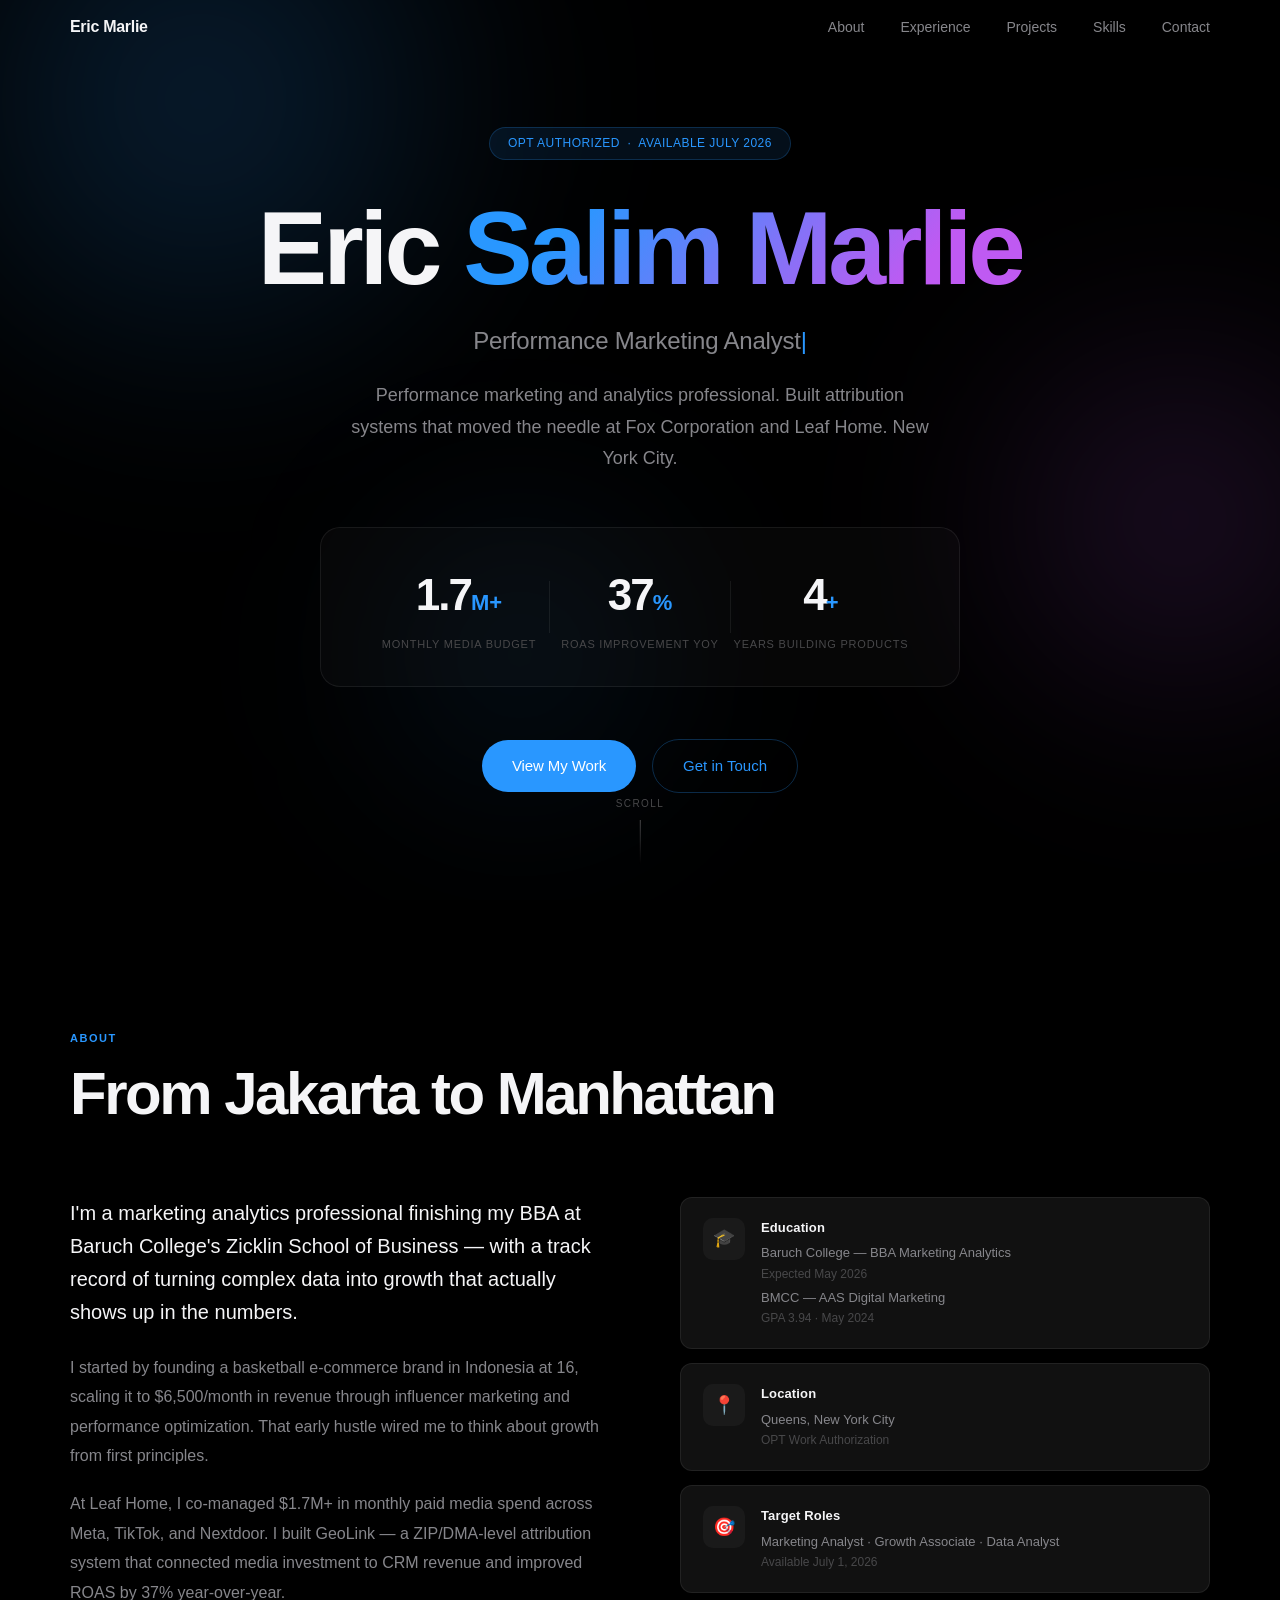
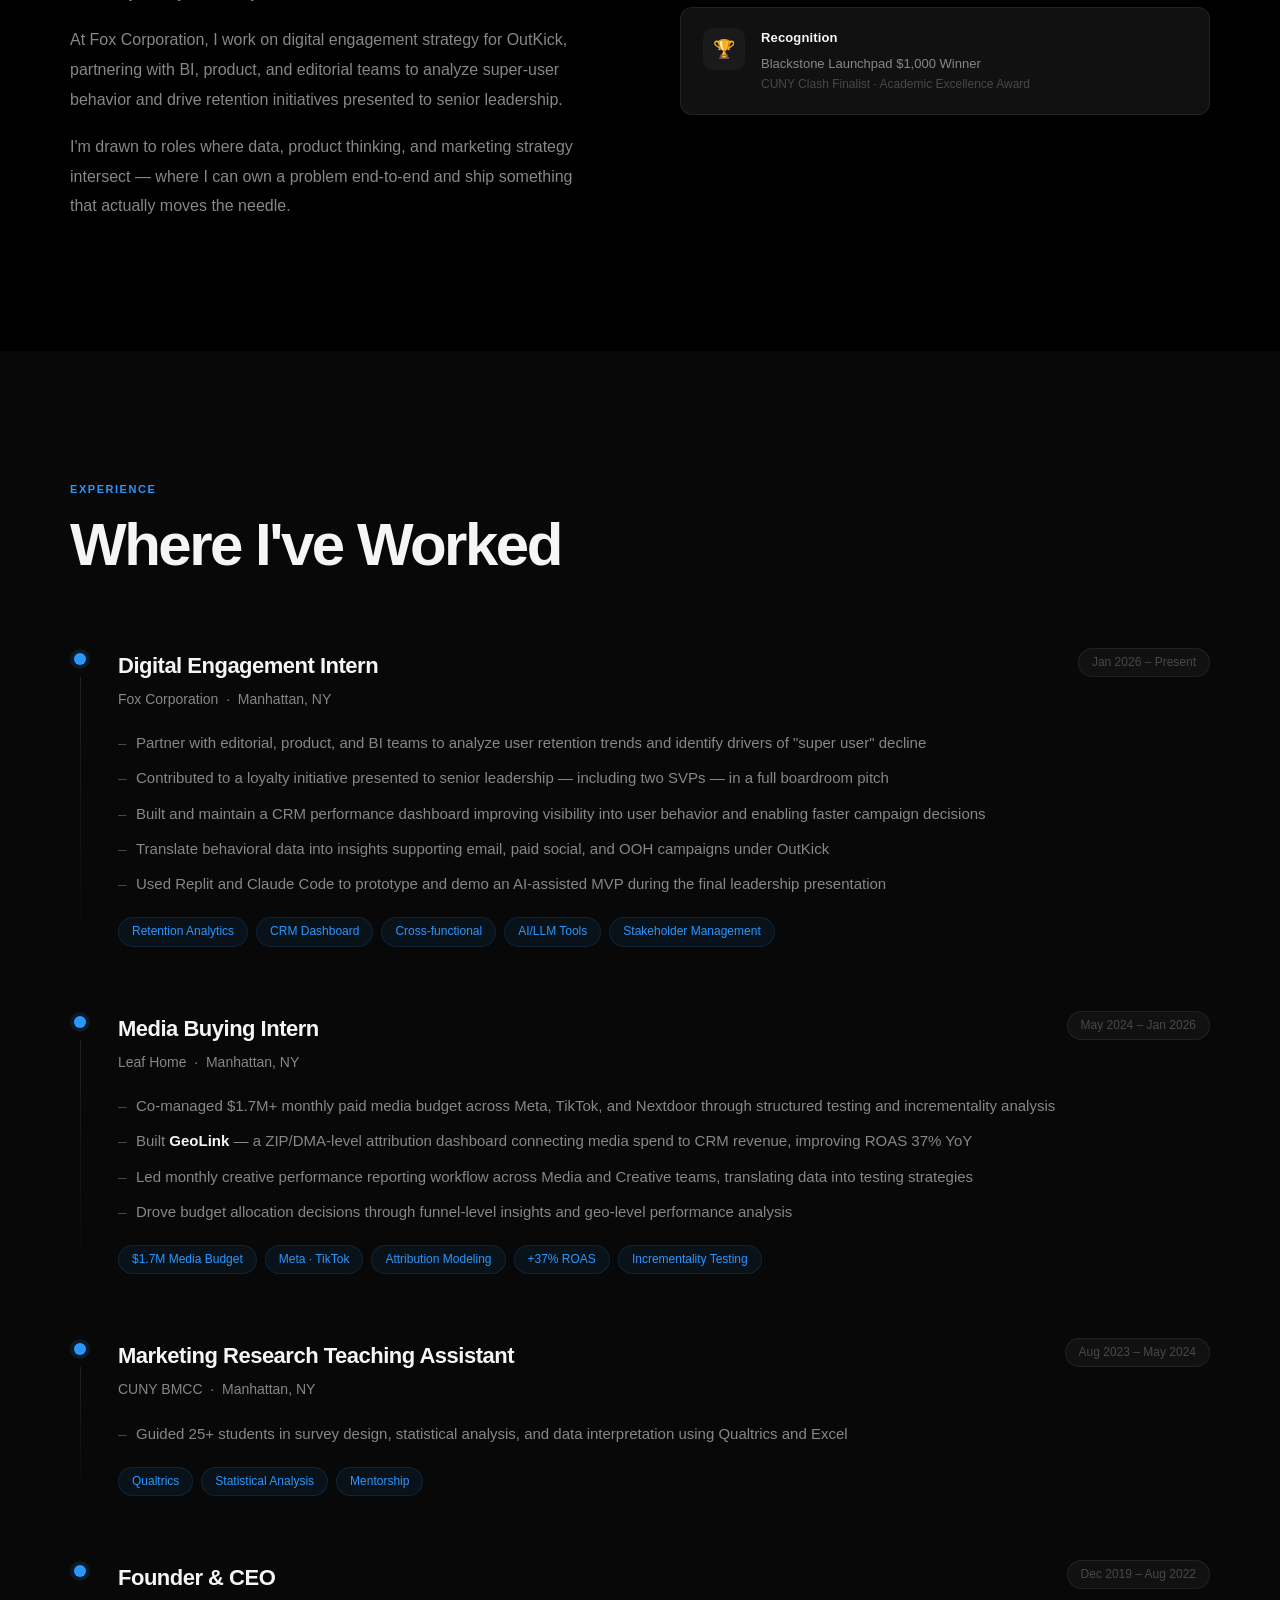
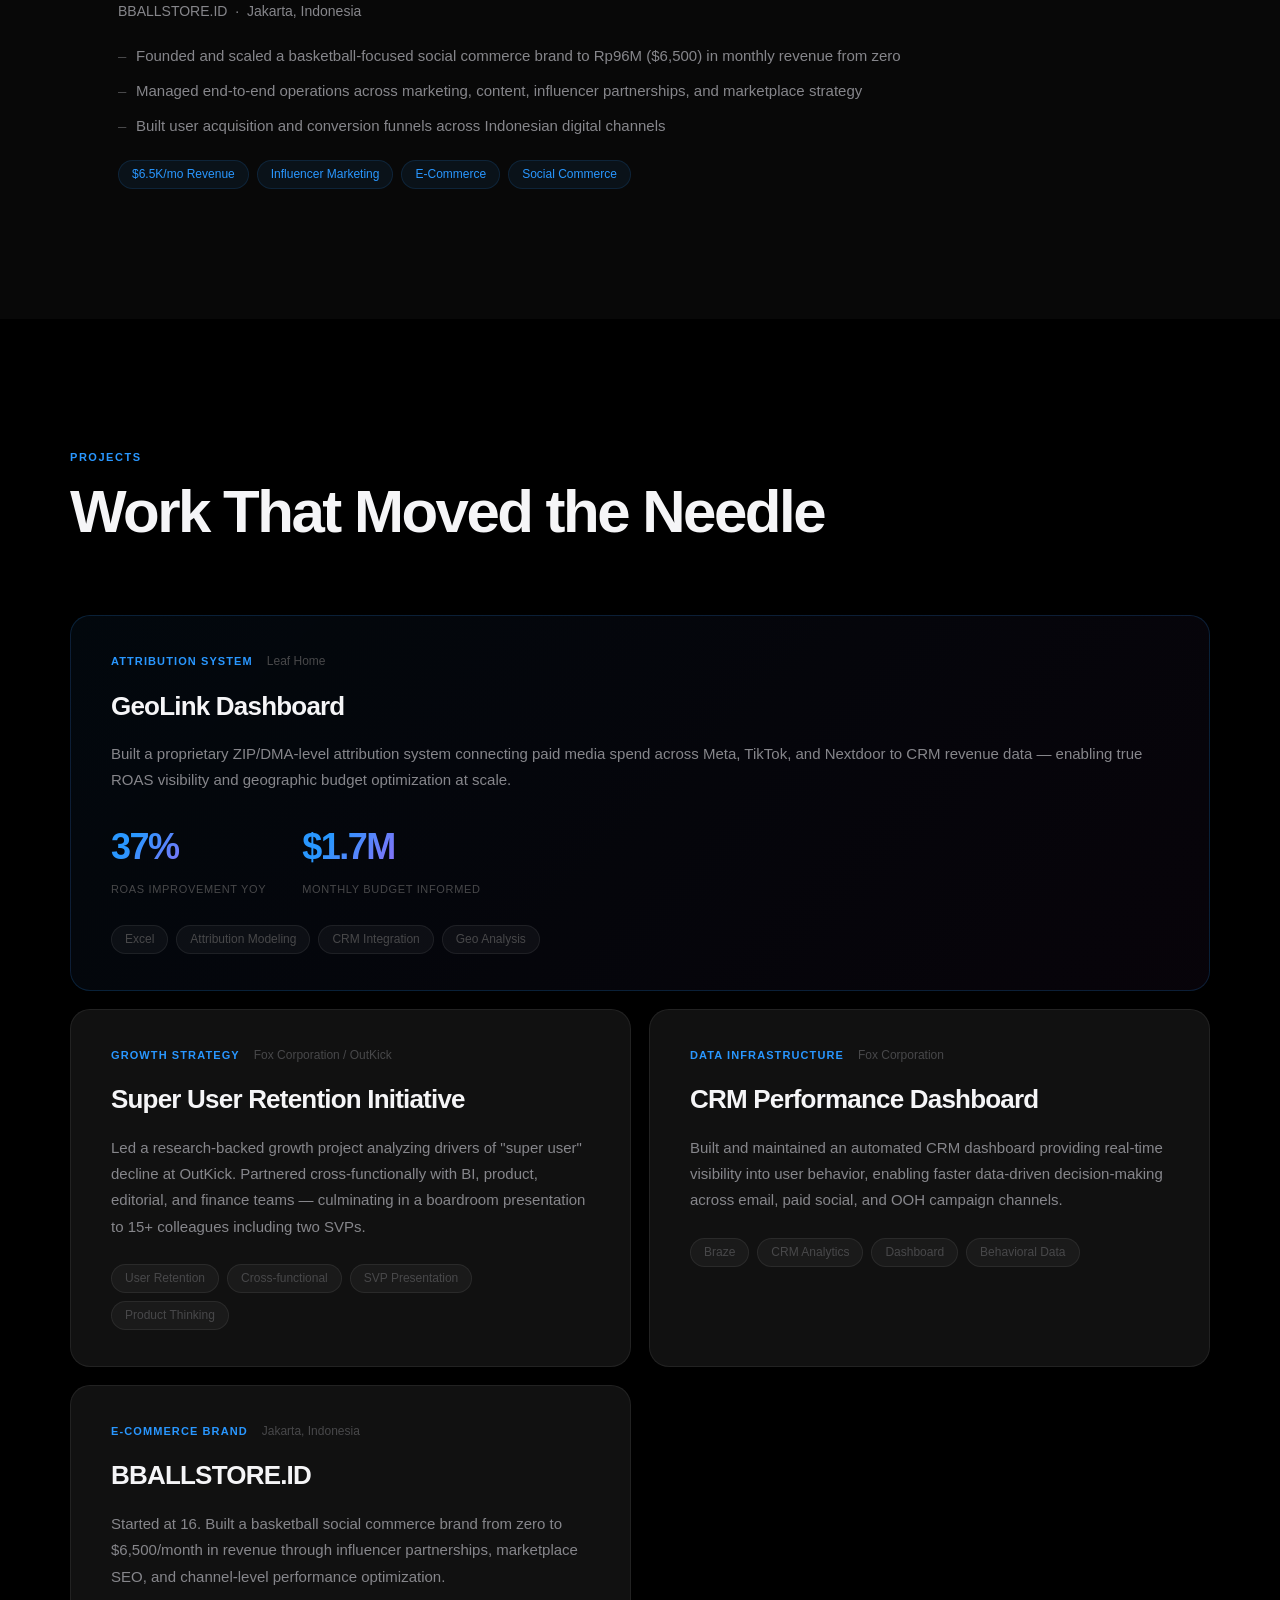
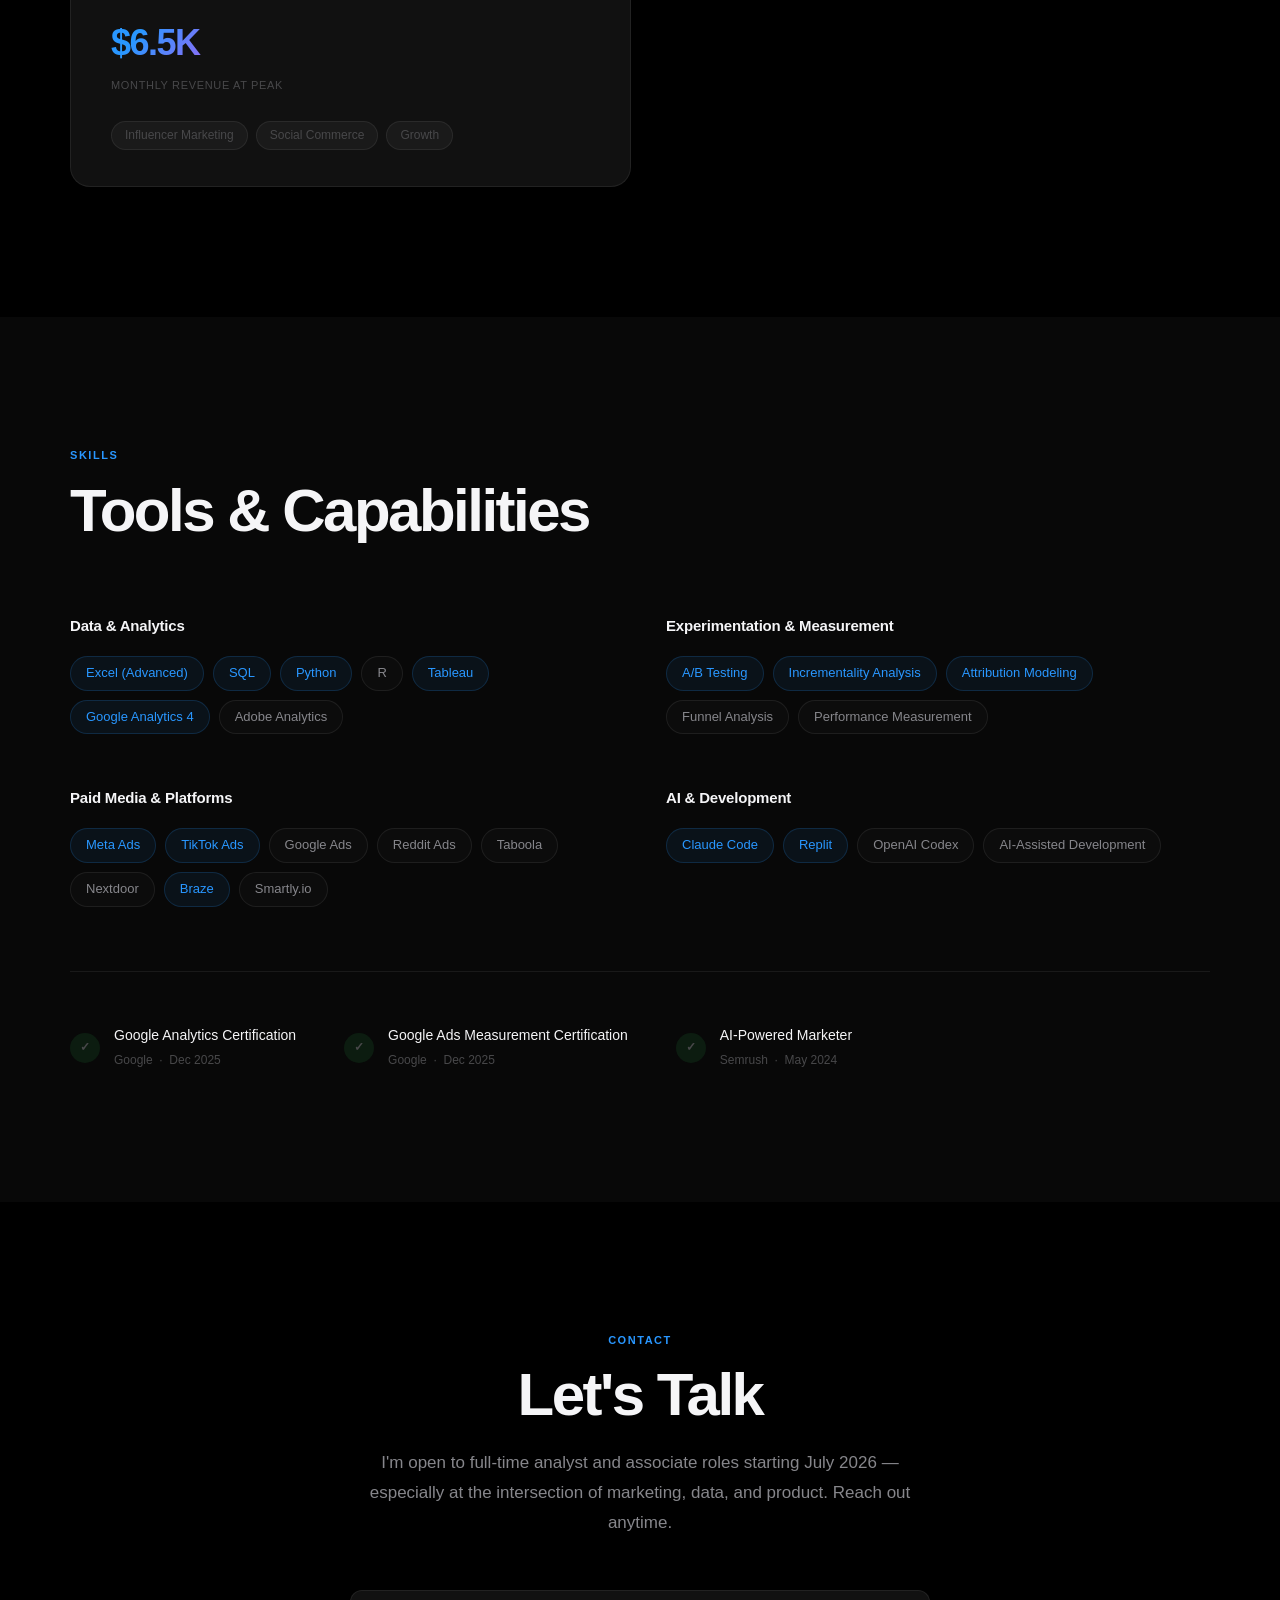
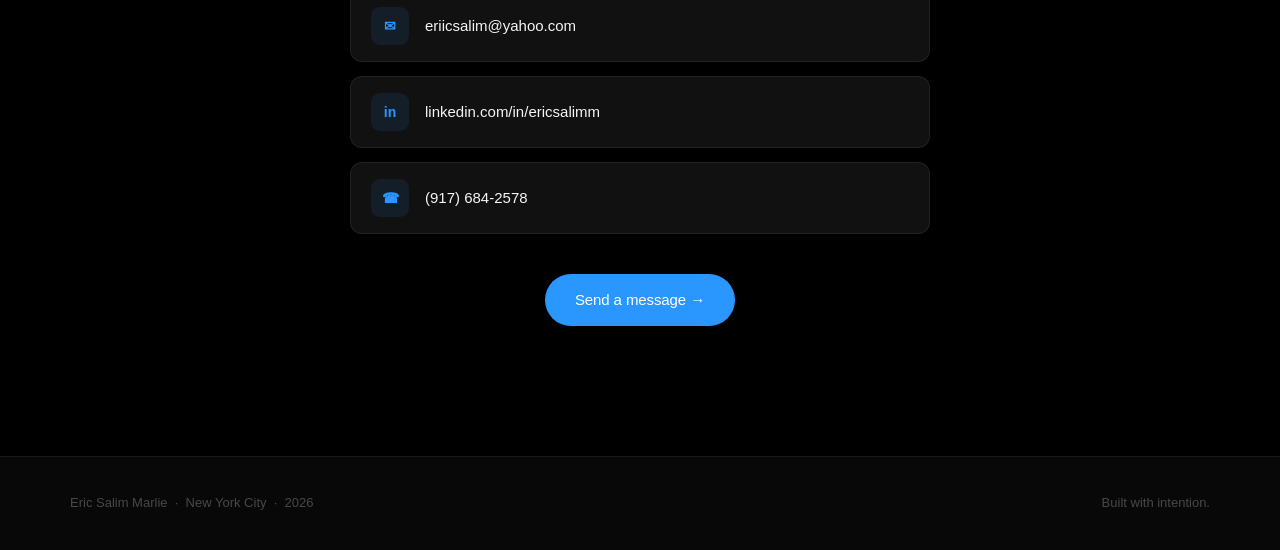
==== portfolio.html @ e98a6c81 "Add self-contained portfolio.html bundle Inlines style.css and script.js into a single file for easy" ====
<!DOCTYPE html>
<html lang="en">
<head>
  <meta charset="UTF-8" />
  <meta name="viewport" content="width=device-width, initial-scale=1.0" />
  <meta name="description" content="Eric Salim Marlie — Performance Marketing & Analytics Professional based in New York City." />
  <title>Eric Salim Marlie</title>
  <style>
/* =========================================
   VARIABLES
   ========================================= */
:root {
  --bg:          #000000;
  --bg-alt:      #080808;
  --surface:     #111111;
  --surface-2:   #1a1a1a;
  --border:      rgba(255,255,255,0.07);
  --border-hi:   rgba(41,151,255,0.25);
  --text:        #f5f5f7;
  --text-2:      #86868b;
  --text-3:      #48484a;
  --accent:      #2997ff;
  --accent-2:    #bf5af2;
  --green:       #30d158;
  --font:        -apple-system, BlinkMacSystemFont, "SF Pro Display", "Helvetica Neue", Arial, sans-serif;
  --radius:      20px;
  --radius-sm:   12px;
  --ease:        cubic-bezier(0.25, 0.46, 0.45, 0.94);
}

/* =========================================
   RESET & BASE
   ========================================= */
*, *::before, *::after { margin: 0; padding: 0; box-sizing: border-box; }

html {
  scroll-behavior: smooth;
  font-size: 16px;
}

body {
  font-family: var(--font);
  background: var(--bg);
  color: var(--text);
  line-height: 1.6;
  overflow-x: hidden;
  -webkit-font-smoothing: antialiased;
  -moz-osx-font-smoothing: grayscale;
}

a { color: inherit; }
strong { color: var(--text); font-weight: 600; }

/* =========================================
   NAV
   ========================================= */
#nav {
  position: fixed;
  inset: 0 0 auto 0;
  z-index: 200;
  padding: 0 28px;
  transition: background 0.4s var(--ease), backdrop-filter 0.4s var(--ease), border-color 0.4s;
  border-bottom: 1px solid transparent;
}

#nav.scrolled {
  background: rgba(0,0,0,0.78);
  backdrop-filter: saturate(180%) blur(24px);
  -webkit-backdrop-filter: saturate(180%) blur(24px);
  border-color: var(--border);
}

.nav-inner {
  max-width: 1140px;
  margin: 0 auto;
  height: 54px;
  display: flex;
  align-items: center;
  justify-content: space-between;
}

.nav-logo {
  font-size: 16px;
  font-weight: 600;
  letter-spacing: -0.3px;
  text-decoration: none;
  color: var(--text);
  transition: opacity 0.2s;
}

.nav-logo:hover { opacity: 0.7; }

.nav-links {
  display: flex;
  gap: 36px;
}

.nav-links a {
  text-decoration: none;
  font-size: 14px;
  color: var(--text-2);
  letter-spacing: 0;
  transition: color 0.2s;
}

.nav-links a:hover { color: var(--text); }

.hamburger {
  display: none;
  flex-direction: column;
  gap: 5px;
  background: none;
  border: none;
  cursor: pointer;
  padding: 4px;
}

.hamburger span {
  display: block;
  width: 22px;
  height: 1.5px;
  background: var(--text);
  border-radius: 2px;
  transition: transform 0.3s var(--ease), opacity 0.3s;
}

.hamburger.open span:nth-child(1) { transform: translateY(6.5px) rotate(45deg); }
.hamburger.open span:nth-child(2) { opacity: 0; }
.hamburger.open span:nth-child(3) { transform: translateY(-6.5px) rotate(-45deg); }

/* Mobile menu */
.mobile-menu {
  display: none;
  position: fixed;
  top: 54px;
  inset: 54px 0 auto 0;
  z-index: 199;
  background: rgba(8,8,8,0.97);
  backdrop-filter: blur(24px);
  -webkit-backdrop-filter: blur(24px);
  flex-direction: column;
  padding: 12px 28px 28px;
  border-bottom: 1px solid var(--border);
}

.mobile-menu.open { display: flex; }

.mobile-menu a {
  text-decoration: none;
  font-size: 20px;
  font-weight: 500;
  color: var(--text);
  padding: 14px 0;
  border-bottom: 1px solid var(--border);
  transition: color 0.2s;
}

.mobile-menu a:hover { color: var(--accent); }

/* =========================================
   HERO
   ========================================= */
#hero {
  min-height: 100svh;
  display: flex;
  flex-direction: column;
  align-items: center;
  justify-content: center;
  position: relative;
  overflow: hidden;
  padding: 120px 28px 100px;
  text-align: center;
}

.hero-bg {
  position: absolute;
  inset: 0;
  pointer-events: none;
}

.orb {
  position: absolute;
  border-radius: 50%;
  filter: blur(90px);
  will-change: transform;
  animation: float 10s ease-in-out infinite;
}

.orb-1 {
  width: 700px; height: 700px;
  top: -250px; left: -150px;
  background: radial-gradient(circle, rgba(41,151,255,0.22) 0%, transparent 70%);
  animation-delay: 0s;
}

.orb-2 {
  width: 500px; height: 500px;
  top: 30%; right: -150px;
  background: radial-gradient(circle, rgba(191,90,242,0.18) 0%, transparent 70%);
  animation-delay: -4s;
}

.orb-3 {
  width: 400px; height: 400px;
  bottom: 5%; left: 25%;
  background: radial-gradient(circle, rgba(41,151,255,0.12) 0%, transparent 70%);
  animation-delay: -7s;
}

@keyframes float {
  0%, 100% { transform: translateY(0) scale(1); }
  50%       { transform: translateY(-28px) scale(1.04); }
}

.hero-content {
  position: relative;
  z-index: 2;
  max-width: 920px;
}

.hero-badge {
  display: inline-block;
  background: rgba(41,151,255,0.10);
  border: 1px solid rgba(41,151,255,0.22);
  color: var(--accent);
  font-size: 12px;
  font-weight: 500;
  padding: 6px 18px;
  border-radius: 100px;
  letter-spacing: 0.04em;
  margin-bottom: 36px;
  text-transform: uppercase;
}

.hero-name {
  font-size: clamp(54px, 9vw, 104px);
  font-weight: 700;
  letter-spacing: -4px;
  line-height: 1.0;
  margin-bottom: 22px;
}

.name-first { color: var(--text); }

.name-last {
  background: linear-gradient(130deg, var(--accent) 20%, var(--accent-2) 80%);
  -webkit-background-clip: text;
  -webkit-text-fill-color: transparent;
  background-clip: text;
}

.hero-role {
  font-size: clamp(18px, 2.5vw, 24px);
  color: var(--text-2);
  font-weight: 300;
  letter-spacing: -0.2px;
  height: 34px;
  margin-bottom: 24px;
}

.caret {
  color: var(--accent);
  animation: blink 1s step-end infinite;
}

@keyframes blink {
  0%, 100% { opacity: 1; }
  50%       { opacity: 0; }
}

.hero-sub {
  font-size: clamp(16px, 2vw, 18px);
  color: var(--text-2);
  max-width: 580px;
  margin: 0 auto 52px;
  line-height: 1.75;
  font-weight: 300;
}

/* Hero Stats */
.hero-stats {
  display: flex;
  align-items: center;
  justify-content: center;
  background: rgba(255,255,255,0.025);
  border: 1px solid var(--border);
  border-radius: var(--radius);
  padding: 32px 48px;
  max-width: 640px;
  margin: 0 auto 52px;
}

.hs {
  flex: 1;
  text-align: center;
}

.hs-divider {
  width: 1px;
  height: 52px;
  background: var(--border);
}

.hs-val {
  font-size: 44px;
  font-weight: 700;
  letter-spacing: -2px;
  color: var(--text);
}

.hs-unit {
  font-size: 22px;
  font-weight: 600;
  color: var(--accent);
}

.hs-lbl {
  display: block;
  font-size: 11px;
  color: var(--text-3);
  text-transform: uppercase;
  letter-spacing: 0.07em;
  margin-top: 6px;
}

.hero-cta {
  display: flex;
  gap: 16px;
  justify-content: center;
  align-items: center;
  flex-wrap: wrap;
}

/* Scroll Hint */
.scroll-hint {
  position: absolute;
  bottom: 36px;
  left: 50%;
  transform: translateX(-50%);
  display: flex;
  flex-direction: column;
  align-items: center;
  gap: 8px;
}

.scroll-label {
  font-size: 10px;
  letter-spacing: 0.14em;
  text-transform: uppercase;
  color: var(--text-3);
}

.scroll-bar {
  width: 1px;
  height: 44px;
  background: linear-gradient(to bottom, var(--text-3), transparent);
  animation: scrollPulse 2.2s ease-in-out infinite;
}

@keyframes scrollPulse {
  0%, 100% { opacity: 0.25; transform: scaleY(1); }
  50%       { opacity: 0.9;  transform: scaleY(0.65); }
}

/* =========================================
   BUTTONS
   ========================================= */
.btn-primary {
  display: inline-block;
  background: var(--accent);
  color: #fff;
  text-decoration: none;
  padding: 14px 30px;
  border-radius: 100px;
  font-size: 15px;
  font-weight: 500;
  letter-spacing: -0.1px;
  transition: background 0.2s, transform 0.2s, box-shadow 0.2s;
}

.btn-primary:hover {
  background: #1a85e0;
  transform: translateY(-2px);
  box-shadow: 0 10px 40px rgba(41,151,255,0.35);
}

.btn-ghost {
  display: inline-block;
  text-decoration: none;
  color: var(--accent);
  padding: 14px 30px;
  border-radius: 100px;
  font-size: 15px;
  font-weight: 500;
  border: 1px solid rgba(41,151,255,0.28);
  transition: background 0.2s, border-color 0.2s, transform 0.2s;
}

.btn-ghost:hover {
  background: rgba(41,151,255,0.08);
  border-color: var(--accent);
  transform: translateY(-2px);
}

/* =========================================
   SECTIONS SHARED
   ========================================= */
.section {
  padding: 130px 28px;
}

.section-alt {
  background: var(--bg-alt);
}

.container {
  max-width: 1140px;
  margin: 0 auto;
}

.section-head {
  margin-bottom: 72px;
}

.label {
  display: block;
  font-size: 11px;
  font-weight: 700;
  color: var(--accent);
  text-transform: uppercase;
  letter-spacing: 0.14em;
  margin-bottom: 14px;
}

.section-head h2 {
  font-size: clamp(38px, 5.5vw, 60px);
  font-weight: 700;
  letter-spacing: -2.5px;
  line-height: 1.05;
}

/* =========================================
   REVEAL
   ========================================= */
.reveal {
  opacity: 0;
  transform: translateY(28px);
  transition:
    opacity  0.75s var(--ease),
    transform 0.75s var(--ease);
}

.reveal.visible {
  opacity: 1;
  transform: translateY(0);
}

/* =========================================
   ABOUT
   ========================================= */
.about-grid {
  display: grid;
  grid-template-columns: 1fr 1fr;
  gap: 80px;
  align-items: start;
}

.about-text .lead {
  font-size: 20px;
  color: var(--text);
  font-weight: 400;
  line-height: 1.65;
  margin-bottom: 24px;
}

.about-text p {
  font-size: 16px;
  color: var(--text-2);
  line-height: 1.85;
  margin-bottom: 18px;
}

.about-text p:last-child { margin-bottom: 0; }

.about-cards {
  display: flex;
  flex-direction: column;
  gap: 14px;
}

.acard {
  display: flex;
  gap: 16px;
  align-items: flex-start;
  background: var(--surface);
  border: 1px solid var(--border);
  border-radius: var(--radius-sm);
  padding: 20px 22px;
  transition: border-color 0.3s, transform 0.3s;
}

.acard:hover {
  border-color: var(--border-hi);
  transform: translateX(5px);
}

.acard-icon {
  font-size: 18px;
  width: 42px;
  height: 42px;
  background: rgba(255,255,255,0.04);
  border-radius: 10px;
  display: flex;
  align-items: center;
  justify-content: center;
  flex-shrink: 0;
}

.acard h4 {
  font-size: 13px;
  font-weight: 600;
  color: var(--text);
  margin-bottom: 5px;
  letter-spacing: 0.01em;
}

.acard p {
  font-size: 13px;
  color: var(--text-2);
  line-height: 1.55;
  margin-bottom: 0;
}

.acard p + p { margin-top: 4px; }

.acard em {
  color: var(--text-3);
  font-style: normal;
  font-size: 12px;
}

/* =========================================
   TIMELINE
   ========================================= */
.timeline {
  display: flex;
  flex-direction: column;
}

.tl-item {
  display: grid;
  grid-template-columns: 20px 1fr;
  gap: 28px;
  padding-bottom: 64px;
}

.tl-item:last-child { padding-bottom: 0; }

.tl-marker {
  display: flex;
  flex-direction: column;
  align-items: center;
  padding-top: 5px;
}

.tl-dot {
  width: 12px;
  height: 12px;
  border-radius: 50%;
  background: var(--accent);
  flex-shrink: 0;
  box-shadow: 0 0 0 4px rgba(41,151,255,0.12);
}

.tl-line {
  flex: 1;
  width: 1px;
  margin-top: 12px;
  background: linear-gradient(to bottom, rgba(255,255,255,0.1), transparent);
}

.tl-head {
  display: flex;
  justify-content: space-between;
  align-items: flex-start;
  gap: 16px;
  margin-bottom: 20px;
}

.tl-body h3 {
  font-size: 22px;
  font-weight: 600;
  letter-spacing: -0.5px;
  margin-bottom: 5px;
}

.tl-company {
  font-size: 14px;
  color: var(--text-2);
}

.tl-date {
  font-size: 12px;
  color: var(--text-3);
  white-space: nowrap;
  padding: 4px 13px;
  background: var(--surface);
  border: 1px solid var(--border);
  border-radius: 100px;
  flex-shrink: 0;
}

.tl-list {
  list-style: none;
  margin-bottom: 20px;
}

.tl-list li {
  font-size: 15px;
  color: var(--text-2);
  line-height: 1.75;
  padding-left: 18px;
  position: relative;
  margin-bottom: 9px;
}

.tl-list li::before {
  content: '–';
  position: absolute;
  left: 0;
  color: var(--text-3);
  top: 0;
}

.tl-tags {
  display: flex;
  flex-wrap: wrap;
  gap: 8px;
}

.tl-tags span {
  font-size: 12px;
  font-weight: 500;
  padding: 4px 13px;
  background: rgba(41,151,255,0.07);
  color: var(--accent);
  border: 1px solid rgba(41,151,255,0.14);
  border-radius: 100px;
}

/* =========================================
   PROJECTS
   ========================================= */
.projects-grid {
  display: grid;
  grid-template-columns: 1fr 1fr;
  gap: 18px;
}

.pcard {
  background: var(--surface);
  border: 1px solid var(--border);
  border-radius: var(--radius);
  transition: border-color 0.35s, transform 0.35s, box-shadow 0.35s;
}

.pcard:hover {
  border-color: var(--border-hi);
  transform: translateY(-5px);
  box-shadow: 0 24px 64px rgba(0,0,0,0.55);
}

.pcard-featured {
  grid-column: 1 / -1;
  background: linear-gradient(135deg, rgba(41,151,255,0.05) 0%, rgba(191,90,242,0.04) 100%);
  border-color: rgba(41,151,255,0.18);
}

.pcard-inner {
  padding: 36px 40px;
}

.pcard-meta {
  display: flex;
  gap: 14px;
  align-items: center;
  margin-bottom: 14px;
}

.pcard-cat {
  font-size: 11px;
  font-weight: 700;
  text-transform: uppercase;
  letter-spacing: 0.1em;
  color: var(--accent);
}

.pcard-org {
  font-size: 12px;
  color: var(--text-3);
}

.pcard h3 {
  font-size: 26px;
  font-weight: 700;
  letter-spacing: -0.8px;
  margin-bottom: 14px;
}

.pcard p {
  font-size: 15px;
  color: var(--text-2);
  line-height: 1.75;
  margin-bottom: 24px;
}

.pcard-impact {
  display: flex;
  gap: 36px;
  margin-bottom: 24px;
}

.pi-val {
  display: block;
  font-size: 36px;
  font-weight: 700;
  letter-spacing: -1.5px;
  background: linear-gradient(130deg, var(--accent) 20%, var(--accent-2) 80%);
  -webkit-background-clip: text;
  -webkit-text-fill-color: transparent;
  background-clip: text;
}

.pi-lbl {
  font-size: 11px;
  color: var(--text-3);
  text-transform: uppercase;
  letter-spacing: 0.06em;
  margin-top: 2px;
}

.pcard-tags {
  display: flex;
  flex-wrap: wrap;
  gap: 8px;
}

.pcard-tags span {
  font-size: 12px;
  padding: 4px 13px;
  background: rgba(255,255,255,0.04);
  color: var(--text-3);
  border: 1px solid var(--border);
  border-radius: 100px;
}

/* =========================================
   SKILLS
   ========================================= */
.skills-grid {
  display: grid;
  grid-template-columns: 1fr 1fr;
  gap: 52px;
  margin-bottom: 64px;
}

.skill-cat h4 {
  font-size: 15px;
  font-weight: 600;
  color: var(--text);
  margin-bottom: 18px;
  letter-spacing: -0.2px;
}

.skill-tags {
  display: flex;
  flex-wrap: wrap;
  gap: 9px;
}

.s-tag {
  font-size: 13px;
  padding: 6px 15px;
  border-radius: 100px;
  border: 1px solid var(--border);
  color: var(--text-2);
  background: rgba(255,255,255,0.02);
  transition: border-color 0.2s, color 0.2s;
}

.s-tag:hover { border-color: var(--border-hi); color: var(--text); }

.s-tag.s-hi {
  background: rgba(41,151,255,0.07);
  color: var(--accent);
  border-color: rgba(41,151,255,0.18);
}

.certs {
  display: flex;
  gap: 48px;
  flex-wrap: wrap;
  padding-top: 52px;
  border-top: 1px solid var(--border);
}

.cert {
  display: flex;
  gap: 14px;
  align-items: center;
}

.cert-check {
  width: 30px;
  height: 30px;
  border-radius: 50%;
  background: rgba(48,209,88,0.10);
  color: var(--green);
  display: flex;
  align-items: center;
  justify-content: center;
  font-size: 13px;
  font-weight: 700;
  flex-shrink: 0;
}

.cert p {
  font-size: 14px;
  font-weight: 500;
  color: var(--text);
  margin: 0;
}

.cert span {
  font-size: 12px;
  color: var(--text-3);
}

/* =========================================
   CONTACT
   ========================================= */
.contact-section { text-align: center; }

.contact-inner {
  max-width: 580px;
  margin: 0 auto;
}

.contact-inner h2 {
  font-size: clamp(38px, 5.5vw, 60px);
  font-weight: 700;
  letter-spacing: -2.5px;
  line-height: 1.05;
  margin: 14px 0 22px;
}

.contact-inner > p {
  font-size: 17px;
  color: var(--text-2);
  line-height: 1.75;
  margin-bottom: 52px;
}

.contact-links {
  display: flex;
  flex-direction: column;
  gap: 14px;
  margin-bottom: 40px;
  text-align: left;
}

.clink {
  display: flex;
  align-items: center;
  gap: 16px;
  text-decoration: none;
  color: var(--text);
  font-size: 15px;
  padding: 16px 20px;
  background: var(--surface);
  border: 1px solid var(--border);
  border-radius: var(--radius-sm);
  transition: border-color 0.25s, background 0.25s, transform 0.25s;
}

.clink:hover {
  border-color: var(--border-hi);
  background: rgba(41,151,255,0.04);
  transform: translateX(5px);
}

.clink-icon {
  width: 38px;
  height: 38px;
  background: rgba(41,151,255,0.10);
  color: var(--accent);
  border-radius: 9px;
  display: flex;
  align-items: center;
  justify-content: center;
  font-size: 14px;
  font-weight: 700;
  flex-shrink: 0;
}

/* =========================================
   FOOTER
   ========================================= */
footer {
  padding: 36px 28px;
  border-top: 1px solid var(--border);
  background: var(--bg-alt);
}

.footer-inner {
  max-width: 1140px;
  margin: 0 auto;
  display: flex;
  justify-content: space-between;
  align-items: center;
}

footer p {
  font-size: 13px;
  color: var(--text-3);
}

/* =========================================
   RESPONSIVE
   ========================================= */
@media (max-width: 960px) {
  .about-grid { grid-template-columns: 1fr; gap: 52px; }
  .projects-grid { grid-template-columns: 1fr; }
  .pcard-featured { grid-column: 1; }
  .skills-grid { grid-template-columns: 1fr; gap: 36px; }
}

@media (max-width: 768px) {
  .nav-links { display: none; }
  .hamburger { display: flex; }

  .section { padding: 90px 20px; }

  .hero-stats {
    flex-direction: column;
    gap: 28px;
    padding: 28px 24px;
  }

  .hs-divider { width: 64px; height: 1px; }

  .hero-cta { flex-direction: column; align-items: center; }

  .tl-item { grid-template-columns: 16px 1fr; gap: 18px; }
  .tl-head { flex-direction: column; gap: 10px; }

  .certs { flex-direction: column; gap: 22px; }

  .footer-inner { flex-direction: column; gap: 6px; text-align: center; }
}

@media (max-width: 480px) {
  .hero-name { letter-spacing: -2.5px; }
  .pcard-inner { padding: 26px 22px; }
  .pcard-impact { gap: 24px; }
  .pi-val { font-size: 28px; }
}

</style>
</head>
<body>

  <!-- ============ NAV ============ -->
  <nav id="nav">
    <div class="nav-inner">
      <a href="#hero" class="nav-logo">Eric Marlie</a>
      <div class="nav-links">
        <a href="#about">About</a>
        <a href="#experience">Experience</a>
        <a href="#projects">Projects</a>
        <a href="#skills">Skills</a>
        <a href="#contact">Contact</a>
      </div>
      <button class="hamburger" id="hamburger" aria-label="Menu">
        <span></span><span></span><span></span>
      </button>
    </div>
  </nav>

  <div class="mobile-menu" id="mobileMenu">
    <a href="#about">About</a>
    <a href="#experience">Experience</a>
    <a href="#projects">Projects</a>
    <a href="#skills">Skills</a>
    <a href="#contact">Contact</a>
  </div>

  <!-- ============ HERO ============ -->
  <section id="hero">
    <div class="hero-bg">
      <div class="orb orb-1"></div>
      <div class="orb orb-2"></div>
      <div class="orb orb-3"></div>
    </div>
    <div class="hero-content">
      <div class="hero-badge">OPT Authorized &nbsp;·&nbsp; Available July 2026</div>
      <h1 class="hero-name">
        <span class="name-first">Eric</span>
        <span class="name-last">Salim&nbsp;Marlie</span>
      </h1>
      <p class="hero-role"><span class="typed"></span><span class="caret">|</span></p>
      <p class="hero-sub">
        Performance marketing and analytics professional. Built attribution systems that moved the needle at Fox&nbsp;Corporation and Leaf&nbsp;Home. New York&nbsp;City.
      </p>

      <div class="hero-stats">
        <div class="hs">
          <span class="hs-val" data-target="1.7" data-float="true">0</span><span class="hs-unit">M+</span>
          <span class="hs-lbl">Monthly Media Budget</span>
        </div>
        <div class="hs-divider"></div>
        <div class="hs">
          <span class="hs-val" data-target="37">0</span><span class="hs-unit">%</span>
          <span class="hs-lbl">ROAS Improvement YoY</span>
        </div>
        <div class="hs-divider"></div>
        <div class="hs">
          <span class="hs-val" data-target="4">0</span><span class="hs-unit">+</span>
          <span class="hs-lbl">Years Building Products</span>
        </div>
      </div>

      <div class="hero-cta">
        <a href="#experience" class="btn-primary">View My Work</a>
        <a href="#contact" class="btn-ghost">Get in Touch</a>
      </div>
    </div>
    <div class="scroll-hint">
      <span class="scroll-label">Scroll</span>
      <div class="scroll-bar"></div>
    </div>
  </section>

  <!-- ============ ABOUT ============ -->
  <section id="about" class="section">
    <div class="container">
      <div class="section-head reveal">
        <span class="label">About</span>
        <h2>From Jakarta to Manhattan</h2>
      </div>
      <div class="about-grid">
        <div class="about-text reveal">
          <p class="lead">I'm a marketing analytics professional finishing my BBA at Baruch College's Zicklin School of Business — with a track record of turning complex data into growth that actually shows up in the numbers.</p>
          <p>I started by founding a basketball e-commerce brand in Indonesia at&nbsp;16, scaling it to $6,500/month in revenue through influencer marketing and performance optimization. That early hustle wired me to think about growth from first principles.</p>
          <p>At Leaf Home, I co-managed $1.7M+ in monthly paid media spend across Meta, TikTok, and Nextdoor. I built GeoLink — a ZIP/DMA-level attribution system that connected media investment to CRM revenue and improved ROAS by&nbsp;37%&nbsp;year-over-year.</p>
          <p>At Fox Corporation, I work on digital engagement strategy for OutKick, partnering with BI, product, and editorial teams to analyze super-user behavior and drive retention initiatives presented to&nbsp;senior leadership.</p>
          <p>I'm drawn to roles where data, product thinking, and marketing strategy intersect — where I can own a problem end-to-end and ship something that actually moves the needle.</p>
        </div>
        <div class="about-cards reveal">
          <div class="acard">
            <div class="acard-icon">🎓</div>
            <div>
              <h4>Education</h4>
              <p>Baruch College — BBA Marketing Analytics<br/><em>Expected May 2026</em></p>
              <p>BMCC — AAS Digital Marketing<br/><em>GPA 3.94 · May 2024</em></p>
            </div>
          </div>
          <div class="acard">
            <div class="acard-icon">📍</div>
            <div>
              <h4>Location</h4>
              <p>Queens, New York City<br/><em>OPT Work Authorization</em></p>
            </div>
          </div>
          <div class="acard">
            <div class="acard-icon">🎯</div>
            <div>
              <h4>Target Roles</h4>
              <p>Marketing Analyst · Growth Associate · Data&nbsp;Analyst<br/><em>Available July 1, 2026</em></p>
            </div>
          </div>
          <div class="acard">
            <div class="acard-icon">🏆</div>
            <div>
              <h4>Recognition</h4>
              <p>Blackstone Launchpad $1,000 Winner<br/><em>CUNY Clash Finalist · Academic Excellence Award</em></p>
            </div>
          </div>
        </div>
      </div>
    </div>
  </section>

  <!-- ============ EXPERIENCE ============ -->
  <section id="experience" class="section section-alt">
    <div class="container">
      <div class="section-head reveal">
        <span class="label">Experience</span>
        <h2>Where I've Worked</h2>
      </div>

      <div class="timeline">

        <div class="tl-item reveal">
          <div class="tl-marker">
            <div class="tl-dot"></div>
            <div class="tl-line"></div>
          </div>
          <div class="tl-body">
            <div class="tl-head">
              <div>
                <h3>Digital Engagement Intern</h3>
                <p class="tl-company">Fox Corporation &nbsp;·&nbsp; Manhattan, NY</p>
              </div>
              <span class="tl-date">Jan 2026 – Present</span>
            </div>
            <ul class="tl-list">
              <li>Partner with editorial, product, and BI teams to analyze user retention trends and identify drivers of "super user" decline</li>
              <li>Contributed to a loyalty initiative presented to senior leadership — including two SVPs — in a full boardroom pitch</li>
              <li>Built and maintain a CRM performance dashboard improving visibility into user behavior and enabling faster campaign decisions</li>
              <li>Translate behavioral data into insights supporting email, paid social, and OOH campaigns under OutKick</li>
              <li>Used Replit and Claude Code to prototype and demo an AI-assisted MVP during the final leadership presentation</li>
            </ul>
            <div class="tl-tags">
              <span>Retention Analytics</span>
              <span>CRM Dashboard</span>
              <span>Cross-functional</span>
              <span>AI/LLM Tools</span>
              <span>Stakeholder Management</span>
            </div>
          </div>
        </div>

        <div class="tl-item reveal">
          <div class="tl-marker">
            <div class="tl-dot"></div>
            <div class="tl-line"></div>
          </div>
          <div class="tl-body">
            <div class="tl-head">
              <div>
                <h3>Media Buying Intern</h3>
                <p class="tl-company">Leaf Home &nbsp;·&nbsp; Manhattan, NY</p>
              </div>
              <span class="tl-date">May 2024 – Jan 2026</span>
            </div>
            <ul class="tl-list">
              <li>Co-managed $1.7M+ monthly paid media budget across Meta, TikTok, and Nextdoor through structured testing and incrementality analysis</li>
              <li>Built <strong>GeoLink</strong> — a ZIP/DMA-level attribution dashboard connecting media spend to CRM revenue, improving ROAS&nbsp;37%&nbsp;YoY</li>
              <li>Led monthly creative performance reporting workflow across Media and Creative teams, translating data into testing strategies</li>
              <li>Drove budget allocation decisions through funnel-level insights and geo-level performance analysis</li>
            </ul>
            <div class="tl-tags">
              <span>$1.7M Media Budget</span>
              <span>Meta · TikTok</span>
              <span>Attribution Modeling</span>
              <span>+37% ROAS</span>
              <span>Incrementality Testing</span>
            </div>
          </div>
        </div>

        <div class="tl-item reveal">
          <div class="tl-marker">
            <div class="tl-dot"></div>
            <div class="tl-line"></div>
          </div>
          <div class="tl-body">
            <div class="tl-head">
              <div>
                <h3>Marketing Research Teaching Assistant</h3>
                <p class="tl-company">CUNY BMCC &nbsp;·&nbsp; Manhattan, NY</p>
              </div>
              <span class="tl-date">Aug 2023 – May 2024</span>
            </div>
            <ul class="tl-list">
              <li>Guided 25+ students in survey design, statistical analysis, and data interpretation using Qualtrics and Excel</li>
            </ul>
            <div class="tl-tags">
              <span>Qualtrics</span>
              <span>Statistical Analysis</span>
              <span>Mentorship</span>
            </div>
          </div>
        </div>

        <div class="tl-item reveal">
          <div class="tl-marker">
            <div class="tl-dot"></div>
          </div>
          <div class="tl-body">
            <div class="tl-head">
              <div>
                <h3>Founder &amp; CEO</h3>
                <p class="tl-company">BBALLSTORE.ID &nbsp;·&nbsp; Jakarta, Indonesia</p>
              </div>
              <span class="tl-date">Dec 2019 – Aug 2022</span>
            </div>
            <ul class="tl-list">
              <li>Founded and scaled a basketball-focused social commerce brand to Rp96M ($6,500) in monthly revenue from zero</li>
              <li>Managed end-to-end operations across marketing, content, influencer partnerships, and marketplace strategy</li>
              <li>Built user acquisition and conversion funnels across Indonesian digital channels</li>
            </ul>
            <div class="tl-tags">
              <span>$6.5K/mo Revenue</span>
              <span>Influencer Marketing</span>
              <span>E-Commerce</span>
              <span>Social Commerce</span>
            </div>
          </div>
        </div>

      </div>
    </div>
  </section>

  <!-- ============ PROJECTS ============ -->
  <section id="projects" class="section">
    <div class="container">
      <div class="section-head reveal">
        <span class="label">Projects</span>
        <h2>Work That Moved the Needle</h2>
      </div>

      <div class="projects-grid">

        <div class="pcard pcard-featured reveal">
          <div class="pcard-inner">
            <div class="pcard-meta">
              <span class="pcard-cat">Attribution System</span>
              <span class="pcard-org">Leaf Home</span>
            </div>
            <h3>GeoLink Dashboard</h3>
            <p>Built a proprietary ZIP/DMA-level attribution system connecting paid media spend across Meta, TikTok, and Nextdoor to CRM revenue data — enabling true ROAS visibility and geographic budget optimization at scale.</p>
            <div class="pcard-impact">
              <div class="pi">
                <span class="pi-val">37%</span>
                <span class="pi-lbl">ROAS Improvement YoY</span>
              </div>
              <div class="pi">
                <span class="pi-val">$1.7M</span>
                <span class="pi-lbl">Monthly Budget Informed</span>
              </div>
            </div>
            <div class="pcard-tags">
              <span>Excel</span><span>Attribution Modeling</span><span>CRM Integration</span><span>Geo Analysis</span>
            </div>
          </div>
        </div>

        <div class="pcard reveal">
          <div class="pcard-inner">
            <div class="pcard-meta">
              <span class="pcard-cat">Growth Strategy</span>
              <span class="pcard-org">Fox Corporation / OutKick</span>
            </div>
            <h3>Super User Retention Initiative</h3>
            <p>Led a research-backed growth project analyzing drivers of "super user" decline at OutKick. Partnered cross-functionally with BI, product, editorial, and finance teams — culminating in a boardroom presentation to 15+ colleagues including two SVPs.</p>
            <div class="pcard-tags">
              <span>User Retention</span><span>Cross-functional</span><span>SVP Presentation</span><span>Product Thinking</span>
            </div>
          </div>
        </div>

        <div class="pcard reveal">
          <div class="pcard-inner">
            <div class="pcard-meta">
              <span class="pcard-cat">Data Infrastructure</span>
              <span class="pcard-org">Fox Corporation</span>
            </div>
            <h3>CRM Performance Dashboard</h3>
            <p>Built and maintained an automated CRM dashboard providing real-time visibility into user behavior, enabling faster data-driven decision-making across email, paid social, and OOH campaign channels.</p>
            <div class="pcard-tags">
              <span>Braze</span><span>CRM Analytics</span><span>Dashboard</span><span>Behavioral Data</span>
            </div>
          </div>
        </div>

        <div class="pcard reveal">
          <div class="pcard-inner">
            <div class="pcard-meta">
              <span class="pcard-cat">E-Commerce Brand</span>
              <span class="pcard-org">Jakarta, Indonesia</span>
            </div>
            <h3>BBALLSTORE.ID</h3>
            <p>Started at&nbsp;16. Built a basketball social commerce brand from zero to $6,500/month in revenue through influencer partnerships, marketplace SEO, and channel-level performance optimization.</p>
            <div class="pcard-impact">
              <div class="pi">
                <span class="pi-val">$6.5K</span>
                <span class="pi-lbl">Monthly Revenue at Peak</span>
              </div>
            </div>
            <div class="pcard-tags">
              <span>Influencer Marketing</span><span>Social Commerce</span><span>Growth</span>
            </div>
          </div>
        </div>

      </div>
    </div>
  </section>

  <!-- ============ SKILLS ============ -->
  <section id="skills" class="section section-alt">
    <div class="container">
      <div class="section-head reveal">
        <span class="label">Skills</span>
        <h2>Tools &amp; Capabilities</h2>
      </div>

      <div class="skills-grid">
        <div class="skill-cat reveal">
          <h4>Data &amp; Analytics</h4>
          <div class="skill-tags">
            <span class="s-tag s-hi">Excel (Advanced)</span>
            <span class="s-tag s-hi">SQL</span>
            <span class="s-tag s-hi">Python</span>
            <span class="s-tag">R</span>
            <span class="s-tag s-hi">Tableau</span>
            <span class="s-tag s-hi">Google Analytics 4</span>
            <span class="s-tag">Adobe Analytics</span>
          </div>
        </div>
        <div class="skill-cat reveal">
          <h4>Experimentation &amp; Measurement</h4>
          <div class="skill-tags">
            <span class="s-tag s-hi">A/B Testing</span>
            <span class="s-tag s-hi">Incrementality Analysis</span>
            <span class="s-tag s-hi">Attribution Modeling</span>
            <span class="s-tag">Funnel Analysis</span>
            <span class="s-tag">Performance Measurement</span>
          </div>
        </div>
        <div class="skill-cat reveal">
          <h4>Paid Media &amp; Platforms</h4>
          <div class="skill-tags">
            <span class="s-tag s-hi">Meta Ads</span>
            <span class="s-tag s-hi">TikTok Ads</span>
            <span class="s-tag">Google Ads</span>
            <span class="s-tag">Reddit Ads</span>
            <span class="s-tag">Taboola</span>
            <span class="s-tag">Nextdoor</span>
            <span class="s-tag s-hi">Braze</span>
            <span class="s-tag">Smartly.io</span>
          </div>
        </div>
        <div class="skill-cat reveal">
          <h4>AI &amp; Development</h4>
          <div class="skill-tags">
            <span class="s-tag s-hi">Claude Code</span>
            <span class="s-tag s-hi">Replit</span>
            <span class="s-tag">OpenAI Codex</span>
            <span class="s-tag">AI-Assisted Development</span>
          </div>
        </div>
      </div>

      <div class="certs reveal">
        <div class="cert">
          <span class="cert-check">✓</span>
          <div>
            <p>Google Analytics Certification</p>
            <span>Google &nbsp;·&nbsp; Dec 2025</span>
          </div>
        </div>
        <div class="cert">
          <span class="cert-check">✓</span>
          <div>
            <p>Google Ads Measurement Certification</p>
            <span>Google &nbsp;·&nbsp; Dec 2025</span>
          </div>
        </div>
        <div class="cert">
          <span class="cert-check">✓</span>
          <div>
            <p>AI-Powered Marketer</p>
            <span>Semrush &nbsp;·&nbsp; May 2024</span>
          </div>
        </div>
      </div>
    </div>
  </section>

  <!-- ============ CONTACT ============ -->
  <section id="contact" class="section contact-section">
    <div class="container">
      <div class="contact-inner reveal">
        <span class="label">Contact</span>
        <h2>Let's Talk</h2>
        <p>I'm open to full-time analyst and associate roles starting July 2026 — especially at the intersection of marketing, data, and product. Reach out anytime.</p>
        <div class="contact-links">
          <a href="mailto:eriicsalim@yahoo.com" class="clink">
            <span class="clink-icon">✉</span>
            <span>eriicsalim@yahoo.com</span>
          </a>
          <a href="https://linkedin.com/in/ericsalimm" target="_blank" rel="noopener noreferrer" class="clink">
            <span class="clink-icon">in</span>
            <span>linkedin.com/in/ericsalimm</span>
          </a>
          <a href="tel:+19176842578" class="clink">
            <span class="clink-icon">☎</span>
            <span>(917) 684-2578</span>
          </a>
        </div>
        <a href="mailto:eriicsalim@yahoo.com" class="btn-primary">Send a message →</a>
      </div>
    </div>
  </section>

  <!-- ============ FOOTER ============ -->
  <footer>
    <div class="container">
      <div class="footer-inner">
        <p>Eric Salim Marlie &nbsp;·&nbsp; New York City &nbsp;·&nbsp; 2026</p>
        <p class="footer-right">Built with intention.</p>
      </div>
    </div>
  </footer>

  <script>
/* =============================================
   NAV — scroll glass effect + hamburger
   ============================================= */
const nav        = document.getElementById('nav');
const hamburger  = document.getElementById('hamburger');
const mobileMenu = document.getElementById('mobileMenu');

window.addEventListener('scroll', () => {
  nav.classList.toggle('scrolled', window.scrollY > 16);
}, { passive: true });

hamburger.addEventListener('click', () => {
  hamburger.classList.toggle('open');
  mobileMenu.classList.toggle('open');
});

mobileMenu.querySelectorAll('a').forEach(link => {
  link.addEventListener('click', () => {
    hamburger.classList.remove('open');
    mobileMenu.classList.remove('open');
  });
});

/* =============================================
   SMOOTH ANCHOR SCROLL (offset for fixed nav)
   ============================================= */
document.querySelectorAll('a[href^="#"]').forEach(anchor => {
  anchor.addEventListener('click', e => {
    const id = anchor.getAttribute('href');
    if (!id || id === '#') return;
    const target = document.querySelector(id);
    if (!target) return;
    e.preventDefault();
    const offset = target.getBoundingClientRect().top + window.scrollY - 54;
    window.scrollTo({ top: offset, behavior: 'smooth' });
  });
});

/* =============================================
   TYPEWRITER
   ============================================= */
const phrases = [
  'Performance Marketing Analyst',
  'Growth & Attribution Specialist',
  'Media Buying & Data Strategy',
  'Marketing Analytics Professional',
];

const typedEl  = document.querySelector('.typed');
let pIdx       = 0;
let cIdx       = 0;
let deleting   = false;

function type() {
  const phrase = phrases[pIdx];
  if (!deleting) {
    typedEl.textContent = phrase.slice(0, ++cIdx);
    if (cIdx === phrase.length) {
      deleting = true;
      setTimeout(type, 2200);
      return;
    }
  } else {
    typedEl.textContent = phrase.slice(0, --cIdx);
    if (cIdx === 0) {
      deleting = false;
      pIdx = (pIdx + 1) % phrases.length;
    }
  }
  setTimeout(type, deleting ? 38 : 62);
}

setTimeout(type, 700);

/* =============================================
   SCROLL REVEAL
   ============================================= */
const revealObs = new IntersectionObserver(
  (entries) => {
    entries.forEach((entry, i) => {
      if (entry.isIntersecting) {
        setTimeout(() => entry.target.classList.add('visible'), i * 90);
        revealObs.unobserve(entry.target);
      }
    });
  },
  { threshold: 0.08, rootMargin: '0px 0px -32px 0px' }
);

document.querySelectorAll('.reveal').forEach(el => revealObs.observe(el));

/* =============================================
   COUNTER ANIMATION (hero stats)
   ============================================= */
function easeOutCubic(t) { return 1 - Math.pow(1 - t, 3); }

function animateCounter(el) {
  const target    = parseFloat(el.dataset.target);
  const isFloat   = el.dataset.float === 'true';
  const duration  = 1800;
  const startTime = performance.now();

  function tick(now) {
    const elapsed  = now - startTime;
    const progress = Math.min(elapsed / duration, 1);
    const value    = target * easeOutCubic(progress);
    el.textContent = isFloat ? value.toFixed(1) : Math.floor(value);
    if (progress < 1) requestAnimationFrame(tick);
  }

  requestAnimationFrame(tick);
}

const counterObs = new IntersectionObserver(
  (entries) => {
    entries.forEach(entry => {
      if (entry.isIntersecting) {
        animateCounter(entry.target);
        counterObs.unobserve(entry.target);
      }
    });
  },
  { threshold: 0.5 }
);

document.querySelectorAll('.hs-val[data-target]').forEach(el => counterObs.observe(el));

/* =============================================
   SUBTLE PARALLAX on hero orbs (mouse)
   ============================================= */
const orbs = document.querySelectorAll('.orb');

document.addEventListener('mousemove', e => {
  const cx = window.innerWidth  / 2;
  const cy = window.innerHeight / 2;
  const dx = (e.clientX - cx) / cx;
  const dy = (e.clientY - cy) / cy;

  orbs.forEach((orb, i) => {
    const factor = (i + 1) * 10;
    orb.style.transform = `translate(${dx * factor}px, ${dy * factor}px)`;
  });
}, { passive: true });

</script>
</body>
</html>
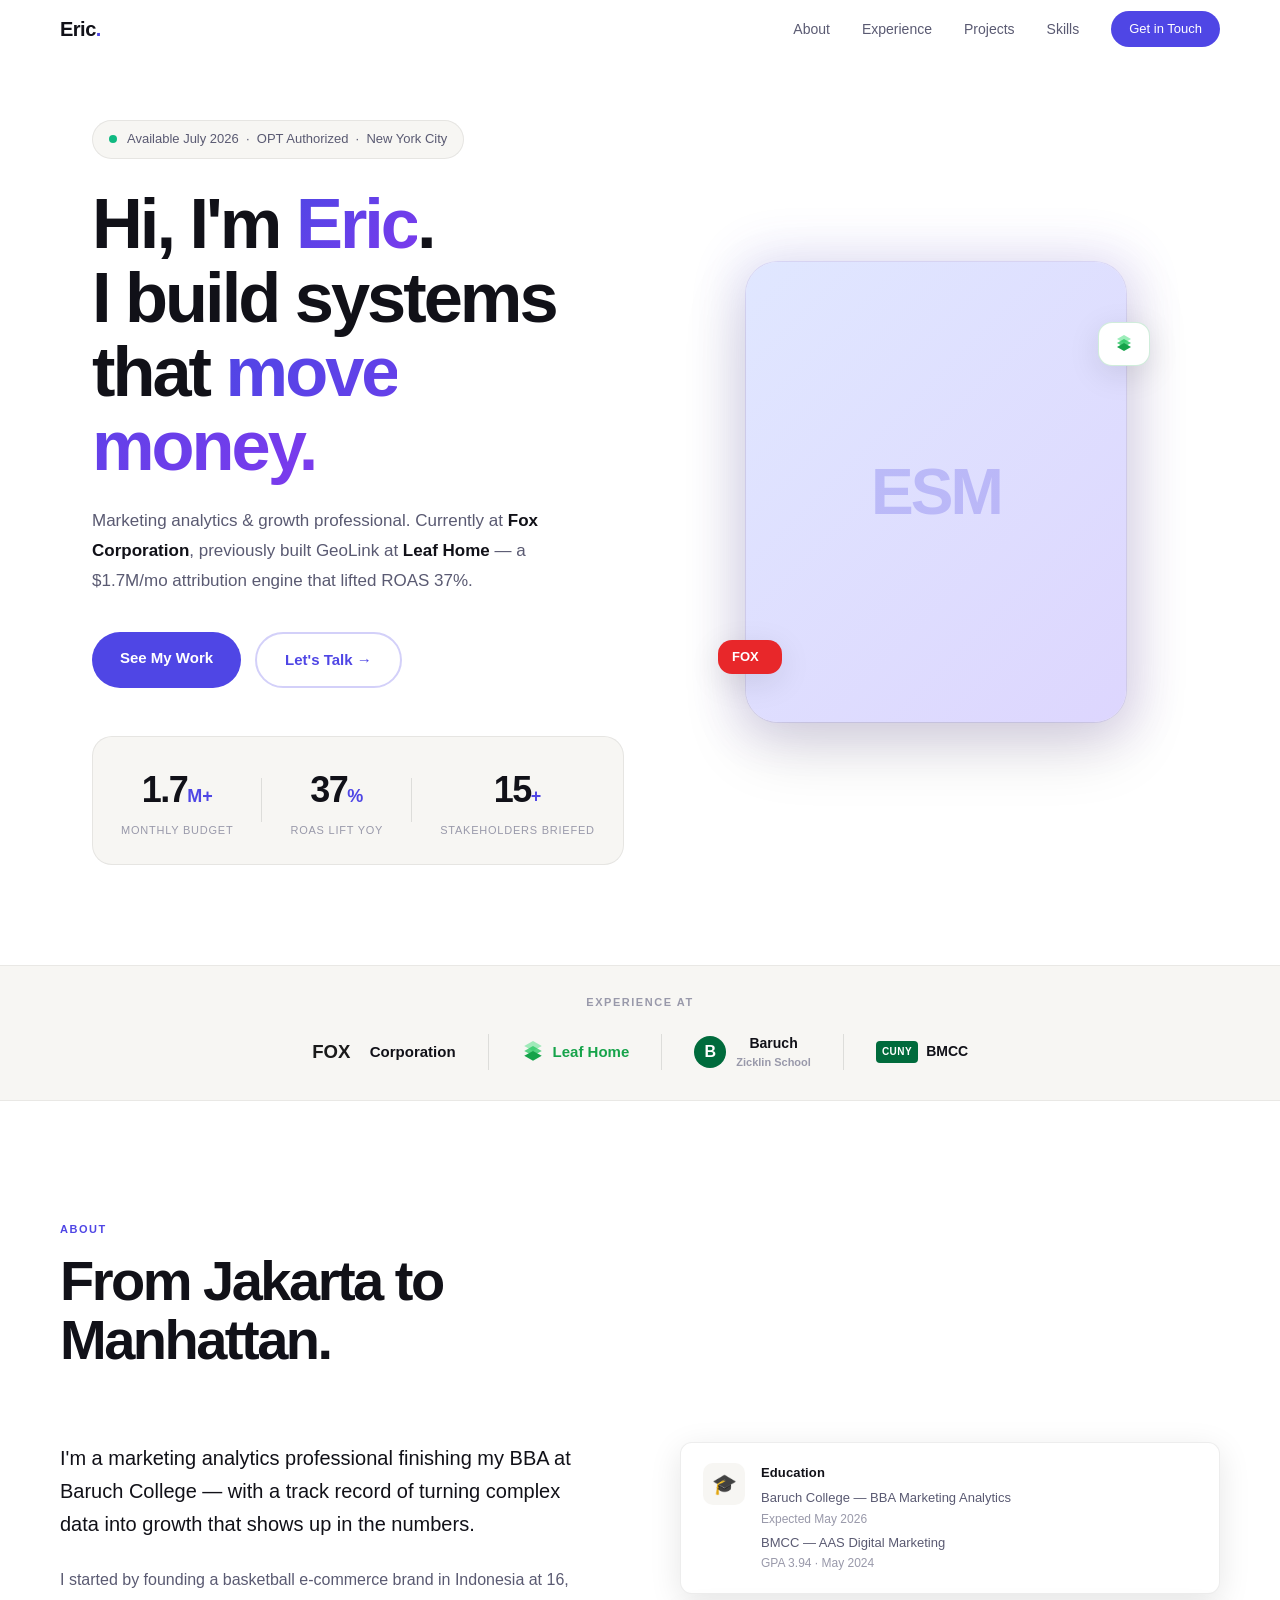
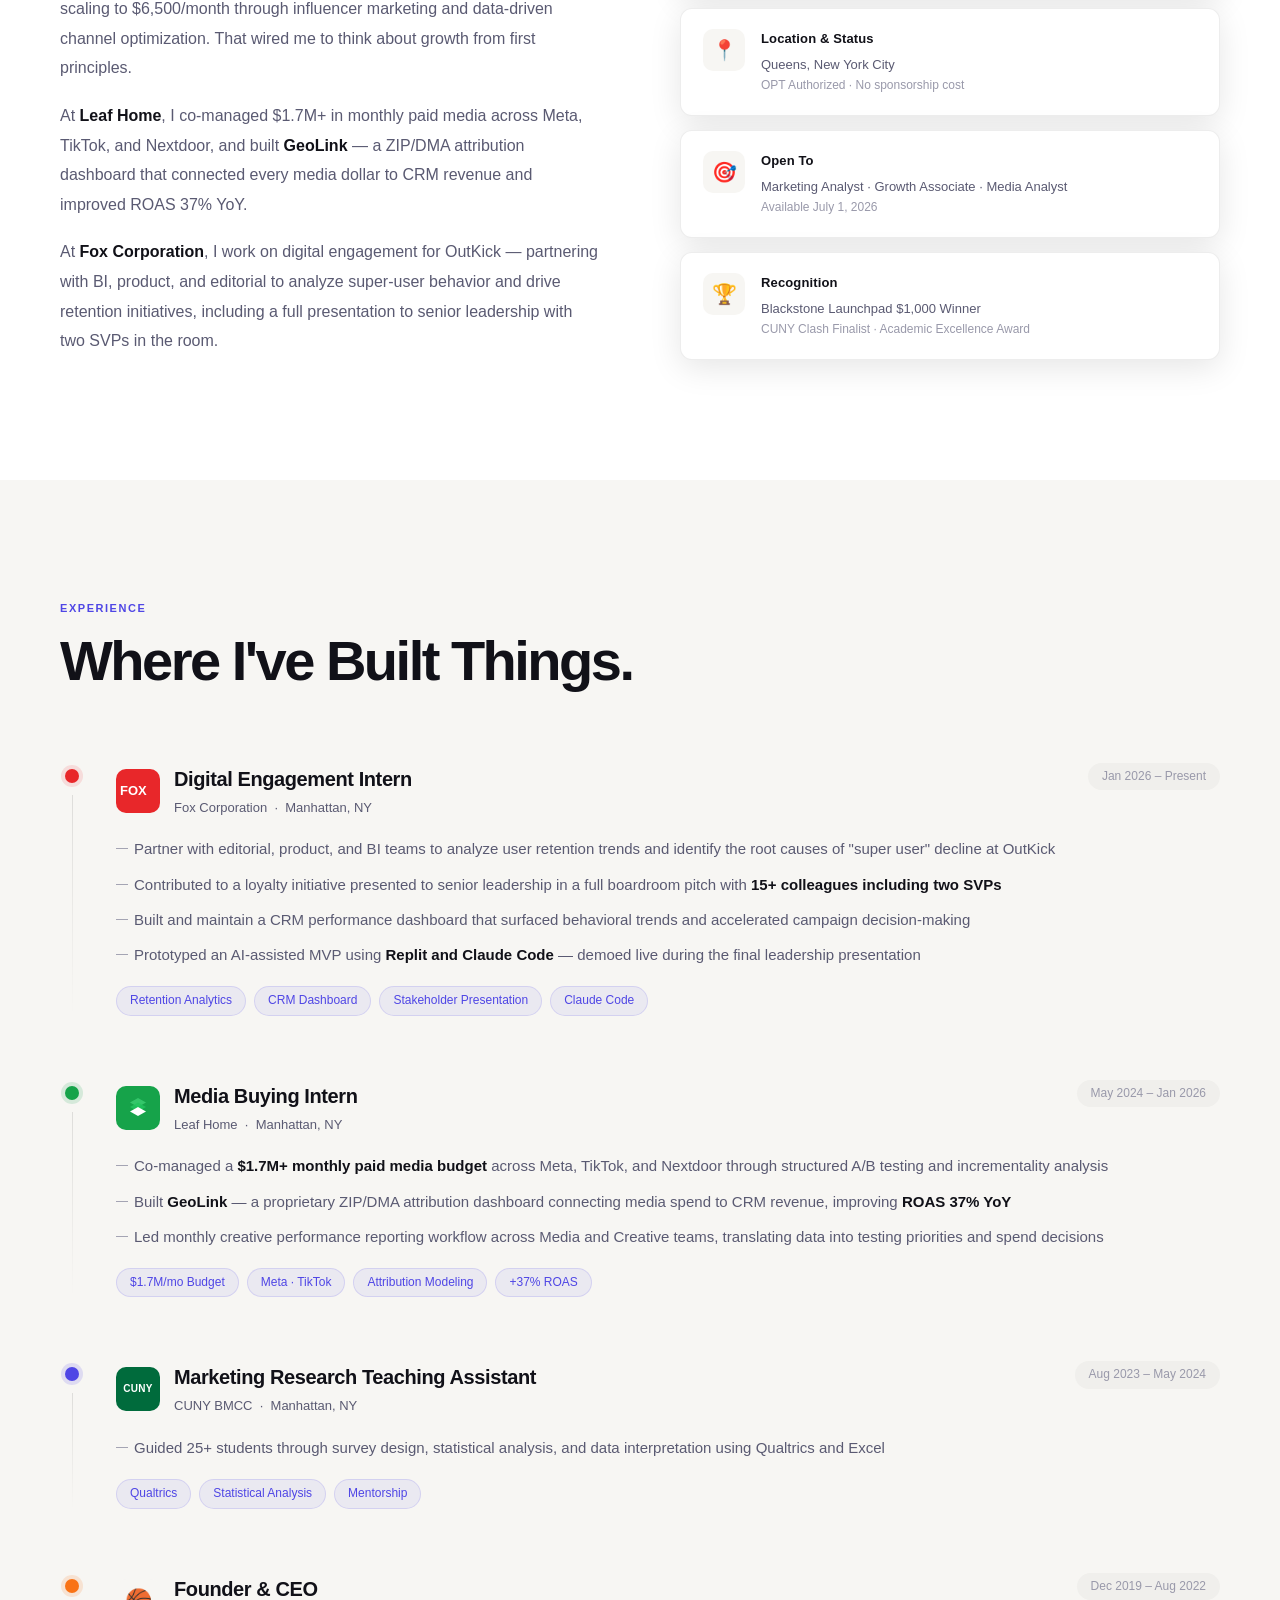
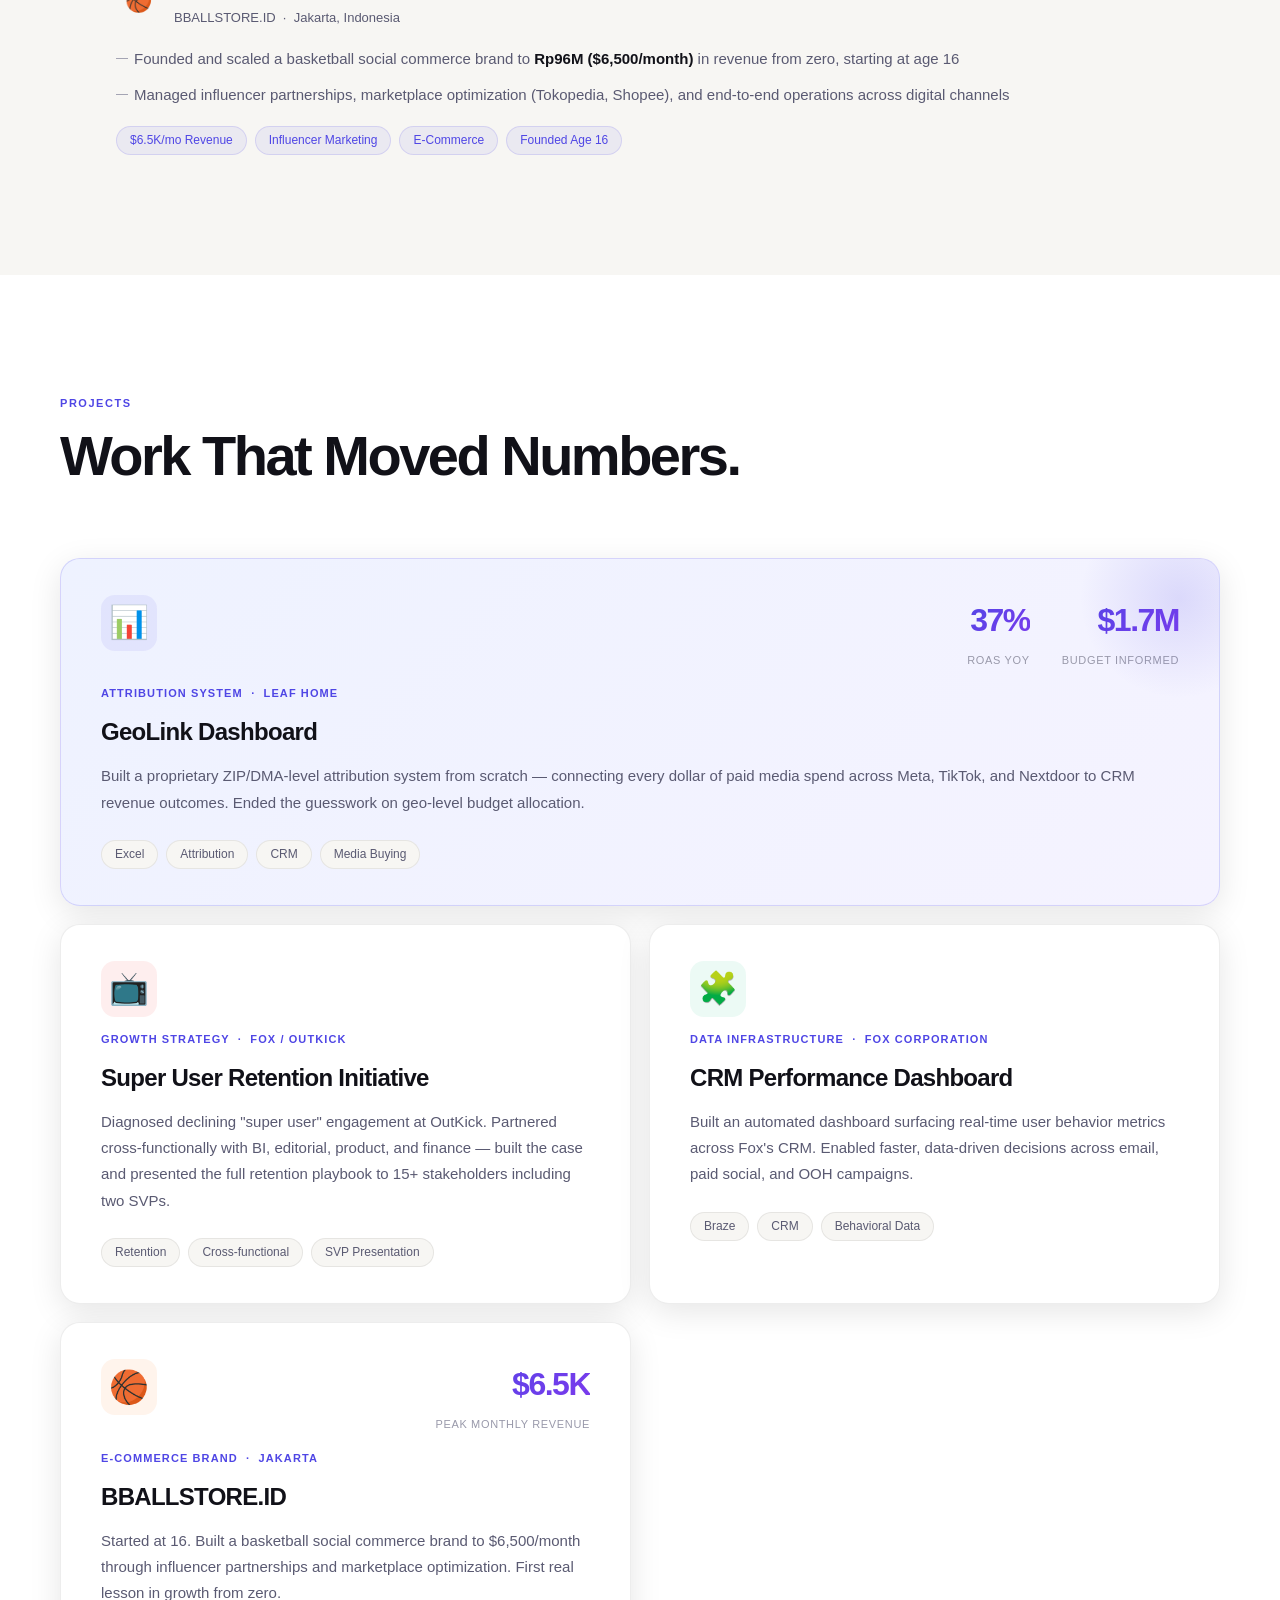
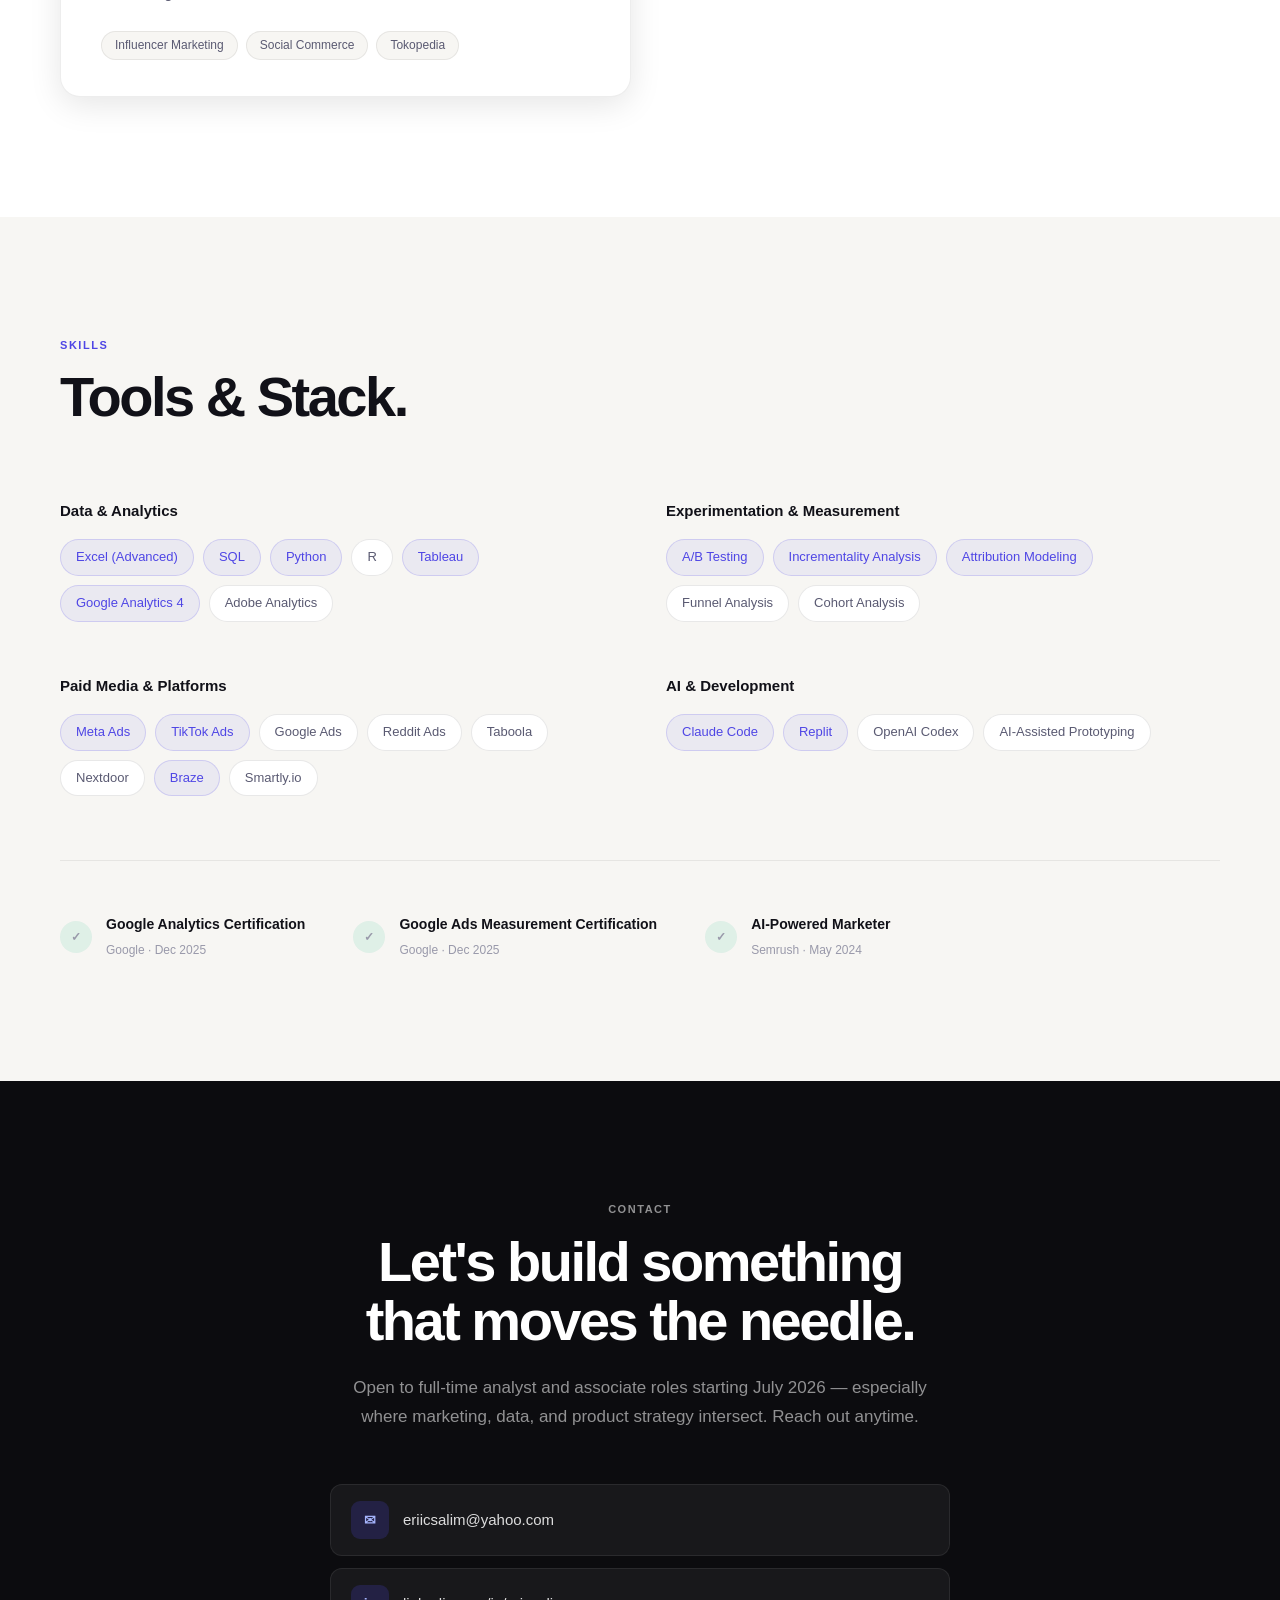
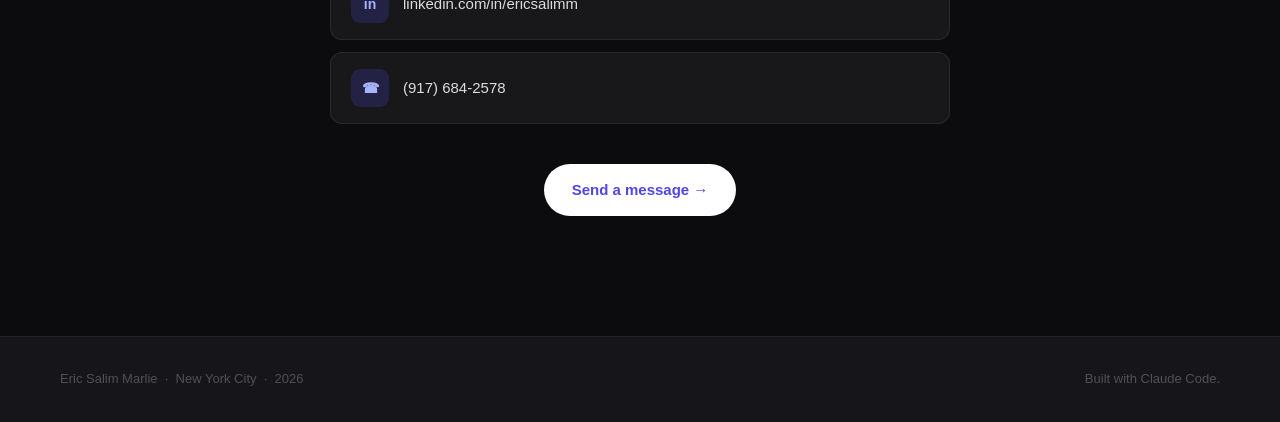
==== commit d8bbe303: "Redesign portfolio — bright, alive, white + indigo theme Full visual overhaul: white/off-white base " ====
--- a/portfolio.html
+++ b/portfolio.html
@@ -3,337 +3,335 @@
 <head>
   <meta charset="UTF-8" />
   <meta name="viewport" content="width=device-width, initial-scale=1.0" />
-  <meta name="description" content="Eric Salim Marlie — Performance Marketing & Analytics Professional based in New York City." />
+  <meta name="description" content="Eric Salim Marlie — Marketing Analytics & Growth Professional. Fox Corporation · Leaf Home · Baruch '26. Available July 2026." />
   <title>Eric Salim Marlie</title>
   <style>
-/* =========================================
+/* ════════════════════════════════════════
    VARIABLES
-   ========================================= */
+   ════════════════════════════════════════ */
 :root {
-  --bg:          #000000;
-  --bg-alt:      #080808;
-  --surface:     #111111;
-  --surface-2:   #1a1a1a;
-  --border:      rgba(255,255,255,0.07);
-  --border-hi:   rgba(41,151,255,0.25);
-  --text:        #f5f5f7;
-  --text-2:      #86868b;
-  --text-3:      #48484a;
-  --accent:      #2997ff;
-  --accent-2:    #bf5af2;
-  --green:       #30d158;
-  --font:        -apple-system, BlinkMacSystemFont, "SF Pro Display", "Helvetica Neue", Arial, sans-serif;
-  --radius:      20px;
-  --radius-sm:   12px;
-  --ease:        cubic-bezier(0.25, 0.46, 0.45, 0.94);
-}
-
-/* =========================================
-   RESET & BASE
-   ========================================= */
+  --white:      #ffffff;
+  --off-white:  #F7F6F3;
+  --light:      #F0EFEC;
+  --dark:       #0C0C0F;
+  --dark-2:     #16161A;
+  --text:       #111118;
+  --text-2:     #5A5A72;
+  --text-3:     #9999AA;
+  --accent:     #4F46E5;        /* indigo — alive, modern, distinct */
+  --accent-2:   #7C3AED;        /* violet */
+  --accent-grd: linear-gradient(135deg, #4F46E5 0%, #7C3AED 100%);
+  --fox-red:    #E8272A;
+  --leaf-green: #16A34A;
+  --green-lt:   #22C55E;
+  --success:    #10B981;
+  --font:       -apple-system, BlinkMacSystemFont, "SF Pro Display",
+                "Segoe UI", "Helvetica Neue", Arial, sans-serif;
+  --radius:     20px;
+  --radius-sm:  12px;
+  --ease:       cubic-bezier(0.25, 0.46, 0.45, 0.94);
+  --shadow-md:  0 8px 32px rgba(0,0,0,0.10);
+  --shadow-lg:  0 24px 64px rgba(0,0,0,0.15);
+}
+
+/* ════════════════════════════════════════
+   RESET
+   ════════════════════════════════════════ */
 *, *::before, *::after { margin: 0; padding: 0; box-sizing: border-box; }
-
-html {
-  scroll-behavior: smooth;
-  font-size: 16px;
-}
-
+html { scroll-behavior: smooth; font-size: 16px; }
 body {
   font-family: var(--font);
-  background: var(--bg);
+  background: var(--white);
   color: var(--text);
   line-height: 1.6;
   overflow-x: hidden;
   -webkit-font-smoothing: antialiased;
   -moz-osx-font-smoothing: grayscale;
 }
-
-a { color: inherit; }
+a { color: inherit; text-decoration: none; }
 strong { color: var(--text); font-weight: 600; }
 
-/* =========================================
+/* ════════════════════════════════════════
    NAV
-   ========================================= */
+   ════════════════════════════════════════ */
 #nav {
   position: fixed;
   inset: 0 0 auto 0;
   z-index: 200;
-  padding: 0 28px;
-  transition: background 0.4s var(--ease), backdrop-filter 0.4s var(--ease), border-color 0.4s;
-  border-bottom: 1px solid transparent;
-}
-
+  padding: 0 32px;
+  transition: background 0.4s var(--ease), box-shadow 0.4s;
+}
 #nav.scrolled {
-  background: rgba(0,0,0,0.78);
-  backdrop-filter: saturate(180%) blur(24px);
-  -webkit-backdrop-filter: saturate(180%) blur(24px);
-  border-color: var(--border);
-}
-
+  background: rgba(255,255,255,0.90);
+  backdrop-filter: saturate(180%) blur(20px);
+  -webkit-backdrop-filter: saturate(180%) blur(20px);
+  box-shadow: 0 1px 0 rgba(0,0,0,0.08);
+}
 .nav-inner {
-  max-width: 1140px;
+  max-width: 1160px;
   margin: 0 auto;
-  height: 54px;
+  height: 58px;
   display: flex;
   align-items: center;
   justify-content: space-between;
 }
-
 .nav-logo {
-  font-size: 16px;
-  font-weight: 600;
-  letter-spacing: -0.3px;
-  text-decoration: none;
+  font-size: 20px;
+  font-weight: 800;
+  letter-spacing: -0.5px;
   color: var(--text);
-  transition: opacity 0.2s;
-}
-
-.nav-logo:hover { opacity: 0.7; }
-
-.nav-links {
-  display: flex;
-  gap: 36px;
-}
-
+}
+.nav-logo span { color: var(--accent); }
+.nav-links { display: flex; gap: 32px; align-items: center; }
 .nav-links a {
-  text-decoration: none;
   font-size: 14px;
   color: var(--text-2);
-  letter-spacing: 0;
+  font-weight: 500;
   transition: color 0.2s;
 }
-
 .nav-links a:hover { color: var(--text); }
+.nav-cta {
+  background: var(--accent) !important;
+  color: #fff !important;
+  padding: 8px 18px;
+  border-radius: 100px;
+  font-size: 13px !important;
+  transition: opacity 0.2s, transform 0.2s !important;
+}
+.nav-cta:hover { opacity: 0.88; transform: translateY(-1px); }
 
 .hamburger {
-  display: none;
+  display: none; flex-direction: column; gap: 5px;
+  background: none; border: none; cursor: pointer; padding: 4px;
+}
+.hamburger span {
+  display: block; width: 22px; height: 2px;
+  background: var(--text); border-radius: 2px;
+  transition: transform 0.3s var(--ease), opacity 0.3s;
+}
+.hamburger.open span:nth-child(1) { transform: translateY(7px) rotate(45deg); }
+.hamburger.open span:nth-child(2) { opacity: 0; }
+.hamburger.open span:nth-child(3) { transform: translateY(-7px) rotate(-45deg); }
+
+.mobile-menu {
+  display: none; position: fixed;
+  top: 58px; inset: 58px 0 auto 0;
+  z-index: 199;
+  background: rgba(255,255,255,0.97);
+  backdrop-filter: blur(20px);
+  -webkit-backdrop-filter: blur(20px);
   flex-direction: column;
-  gap: 5px;
-  background: none;
-  border: none;
-  cursor: pointer;
-  padding: 4px;
-}
-
-.hamburger span {
-  display: block;
-  width: 22px;
-  height: 1.5px;
-  background: var(--text);
-  border-radius: 2px;
-  transition: transform 0.3s var(--ease), opacity 0.3s;
-}
-
-.hamburger.open span:nth-child(1) { transform: translateY(6.5px) rotate(45deg); }
-.hamburger.open span:nth-child(2) { opacity: 0; }
-.hamburger.open span:nth-child(3) { transform: translateY(-6.5px) rotate(-45deg); }
-
-/* Mobile menu */
-.mobile-menu {
-  display: none;
-  position: fixed;
-  top: 54px;
-  inset: 54px 0 auto 0;
-  z-index: 199;
-  background: rgba(8,8,8,0.97);
-  backdrop-filter: blur(24px);
-  -webkit-backdrop-filter: blur(24px);
-  flex-direction: column;
-  padding: 12px 28px 28px;
-  border-bottom: 1px solid var(--border);
-}
-
+  padding: 16px 32px 28px;
+  box-shadow: 0 8px 32px rgba(0,0,0,0.10);
+}
 .mobile-menu.open { display: flex; }
-
 .mobile-menu a {
-  text-decoration: none;
-  font-size: 20px;
-  font-weight: 500;
-  color: var(--text);
-  padding: 14px 0;
-  border-bottom: 1px solid var(--border);
+  font-size: 20px; font-weight: 600; color: var(--text);
+  padding: 14px 0; border-bottom: 1px solid rgba(0,0,0,0.06);
   transition: color 0.2s;
 }
-
 .mobile-menu a:hover { color: var(--accent); }
 
-/* =========================================
+/* ════════════════════════════════════════
    HERO
-   ========================================= */
+   ════════════════════════════════════════ */
 #hero {
   min-height: 100svh;
-  display: flex;
-  flex-direction: column;
-  align-items: center;
-  justify-content: center;
+  display: grid;
+  grid-template-columns: 1fr 1fr;
+  align-items: center;
+  gap: 60px;
+  max-width: 1160px;
+  margin: 0 auto;
+  padding: 120px 32px 100px;
   position: relative;
-  overflow: hidden;
-  padding: 120px 28px 100px;
-  text-align: center;
-}
-
-.hero-bg {
-  position: absolute;
-  inset: 0;
-  pointer-events: none;
-}
-
-.orb {
-  position: absolute;
+}
+
+.hero-left { position: relative; z-index: 2; }
+
+.hero-eyebrow {
+  display: inline-flex;
+  align-items: center;
+  gap: 10px;
+  font-size: 13px;
+  font-weight: 500;
+  color: var(--text-2);
+  margin-bottom: 28px;
+  background: var(--off-white);
+  padding: 8px 16px;
+  border-radius: 100px;
+  border: 1px solid rgba(0,0,0,0.07);
+}
+
+.dot-pulse {
+  width: 8px; height: 8px;
   border-radius: 50%;
-  filter: blur(90px);
-  will-change: transform;
-  animation: float 10s ease-in-out infinite;
-}
-
-.orb-1 {
-  width: 700px; height: 700px;
-  top: -250px; left: -150px;
-  background: radial-gradient(circle, rgba(41,151,255,0.22) 0%, transparent 70%);
-  animation-delay: 0s;
-}
-
-.orb-2 {
-  width: 500px; height: 500px;
-  top: 30%; right: -150px;
-  background: radial-gradient(circle, rgba(191,90,242,0.18) 0%, transparent 70%);
-  animation-delay: -4s;
-}
-
-.orb-3 {
-  width: 400px; height: 400px;
-  bottom: 5%; left: 25%;
-  background: radial-gradient(circle, rgba(41,151,255,0.12) 0%, transparent 70%);
-  animation-delay: -7s;
-}
-
-@keyframes float {
-  0%, 100% { transform: translateY(0) scale(1); }
-  50%       { transform: translateY(-28px) scale(1.04); }
-}
-
-.hero-content {
-  position: relative;
-  z-index: 2;
-  max-width: 920px;
-}
-
-.hero-badge {
-  display: inline-block;
-  background: rgba(41,151,255,0.10);
-  border: 1px solid rgba(41,151,255,0.22);
-  color: var(--accent);
-  font-size: 12px;
-  font-weight: 500;
-  padding: 6px 18px;
-  border-radius: 100px;
-  letter-spacing: 0.04em;
-  margin-bottom: 36px;
-  text-transform: uppercase;
-}
-
-.hero-name {
-  font-size: clamp(54px, 9vw, 104px);
-  font-weight: 700;
-  letter-spacing: -4px;
-  line-height: 1.0;
-  margin-bottom: 22px;
-}
-
-.name-first { color: var(--text); }
-
-.name-last {
-  background: linear-gradient(130deg, var(--accent) 20%, var(--accent-2) 80%);
+  background: var(--success);
+  flex-shrink: 0;
+  animation: pulse 2s ease-in-out infinite;
+}
+@keyframes pulse {
+  0%, 100% { opacity: 1; box-shadow: 0 0 0 0 rgba(16,185,129,0.4); }
+  50%       { box-shadow: 0 0 0 6px rgba(16,185,129,0); }
+}
+
+.hero-h1 {
+  font-size: clamp(44px, 5.5vw, 72px);
+  font-weight: 800;
+  letter-spacing: -3px;
+  line-height: 1.05;
+  margin-bottom: 24px;
+  color: var(--text);
+}
+.hero-h1 em {
+  font-style: normal;
+  background: var(--accent-grd);
   -webkit-background-clip: text;
   -webkit-text-fill-color: transparent;
   background-clip: text;
 }
-
-.hero-role {
-  font-size: clamp(18px, 2.5vw, 24px);
+.grad-text {
+  background: var(--accent-grd);
+  -webkit-background-clip: text;
+  -webkit-text-fill-color: transparent;
+  background-clip: text;
+}
+
+.hero-sub {
+  font-size: 17px;
   color: var(--text-2);
-  font-weight: 300;
-  letter-spacing: -0.2px;
-  height: 34px;
-  margin-bottom: 24px;
-}
-
-.caret {
-  color: var(--accent);
-  animation: blink 1s step-end infinite;
-}
-
-@keyframes blink {
-  0%, 100% { opacity: 1; }
-  50%       { opacity: 0; }
-}
-
-.hero-sub {
-  font-size: clamp(16px, 2vw, 18px);
-  color: var(--text-2);
-  max-width: 580px;
-  margin: 0 auto 52px;
   line-height: 1.75;
-  font-weight: 300;
-}
+  margin-bottom: 36px;
+  max-width: 500px;
+}
+
+.hero-cta { display: flex; gap: 14px; margin-bottom: 48px; flex-wrap: wrap; }
 
 /* Hero Stats */
 .hero-stats {
   display: flex;
   align-items: center;
-  justify-content: center;
-  background: rgba(255,255,255,0.025);
-  border: 1px solid var(--border);
+  gap: 0;
+  background: var(--off-white);
+  border: 1px solid rgba(0,0,0,0.07);
   border-radius: var(--radius);
-  padding: 32px 48px;
-  max-width: 640px;
-  margin: 0 auto 52px;
-}
-
-.hs {
-  flex: 1;
-  text-align: center;
-}
-
-.hs-divider {
-  width: 1px;
-  height: 52px;
-  background: var(--border);
-}
-
-.hs-val {
-  font-size: 44px;
-  font-weight: 700;
-  letter-spacing: -2px;
+  padding: 24px 28px;
+  display: inline-flex;
+}
+.hstat { text-align: center; padding: 0 28px; }
+.hstat:first-child { padding-left: 0; }
+.hstat:last-child { padding-right: 0; }
+.hstat-sep { width: 1px; height: 44px; background: rgba(0,0,0,0.1); flex-shrink: 0; }
+.hstat-n {
+  font-size: 36px;
+  font-weight: 800;
+  letter-spacing: -1.5px;
   color: var(--text);
 }
-
-.hs-unit {
-  font-size: 22px;
-  font-weight: 600;
-  color: var(--accent);
-}
-
-.hs-lbl {
+.hstat-u { font-size: 18px; font-weight: 700; color: var(--accent); }
+.hstat-l {
   display: block;
   font-size: 11px;
   color: var(--text-3);
   text-transform: uppercase;
   letter-spacing: 0.07em;
-  margin-top: 6px;
-}
-
-.hero-cta {
-  display: flex;
-  gap: 16px;
+  margin-top: 4px;
+  white-space: nowrap;
+}
+
+/* Hero Right — Photo */
+.hero-right {
+  display: flex;
+  align-items: center;
   justify-content: center;
-  align-items: center;
-  flex-wrap: wrap;
-}
-
-/* Scroll Hint */
-.scroll-hint {
+  position: relative;
+}
+
+.hero-photo-wrap {
+  position: relative;
+  width: 380px;
+  height: 460px;
+}
+
+.hero-photo-ring {
   position: absolute;
+  inset: -12px;
+  border-radius: 36px;
+  background: var(--accent-grd);
+  opacity: 0.12;
+  filter: blur(24px);
+  animation: ringPulse 4s ease-in-out infinite;
+}
+@keyframes ringPulse {
+  0%, 100% { opacity: 0.10; transform: scale(1); }
+  50%       { opacity: 0.18; transform: scale(1.03); }
+}
+
+.hero-photo-card {
+  width: 100%;
+  height: 100%;
+  border-radius: 32px;
+  overflow: hidden;
+  background: linear-gradient(135deg, #E0E7FF 0%, #DDD6FE 100%);
+  position: relative;
+  box-shadow: var(--shadow-lg), 0 0 0 1px rgba(79,70,229,0.12);
+}
+
+.hero-img {
+  width: 100%;
+  height: 100%;
+  object-fit: cover;
+  object-position: center top;
+  display: block;
+}
+
+/* Fallback initials when photo missing */
+.hero-photo-card.no-photo .hero-img { display: none; }
+.hero-photo-placeholder {
+  position: absolute;
+  inset: 0;
+  display: flex;
+  align-items: center;
+  justify-content: center;
+  font-size: 64px;
+  font-weight: 900;
+  color: rgba(79,70,229,0.25);
+  letter-spacing: -3px;
+  pointer-events: none;
+}
+.hero-photo-card:not(.no-photo) .hero-photo-placeholder { display: none; }
+
+/* Floating company badges */
+.hero-badge-float {
+  position: absolute;
+  border-radius: 14px;
+  padding: 10px 14px;
+  display: flex;
+  align-items: center;
+  box-shadow: var(--shadow-md);
+  animation: badgeFloat 5s ease-in-out infinite;
+}
+.hero-badge-fox {
+  background: var(--fox-red);
+  bottom: 48px;
+  left: -28px;
+  animation-delay: 0s;
+}
+.hero-badge-leaf {
+  background: #fff;
+  top: 60px;
+  right: -24px;
+  border: 1px solid rgba(22,163,74,0.2);
+  animation-delay: -2.5s;
+}
+@keyframes badgeFloat {
+  0%, 100% { transform: translateY(0); }
+  50%       { transform: translateY(-8px); }
+}
+
+/* Scroll hint */
+.hero-scroll-hint {
+  position: fixed;
   bottom: 36px;
   left: 50%;
   transform: translateX(-50%);
@@ -341,87 +339,160 @@
   flex-direction: column;
   align-items: center;
   gap: 8px;
-}
-
-.scroll-label {
+  z-index: 1;
+}
+.hero-scroll-hint span {
   font-size: 10px;
   letter-spacing: 0.14em;
   text-transform: uppercase;
   color: var(--text-3);
 }
-
-.scroll-bar {
-  width: 1px;
-  height: 44px;
+.hero-scroll-bar {
+  width: 1px; height: 40px;
   background: linear-gradient(to bottom, var(--text-3), transparent);
   animation: scrollPulse 2.2s ease-in-out infinite;
 }
-
 @keyframes scrollPulse {
-  0%, 100% { opacity: 0.25; transform: scaleY(1); }
-  50%       { opacity: 0.9;  transform: scaleY(0.65); }
-}
-
-/* =========================================
+  0%, 100% { opacity: 0.2; transform: scaleY(1); }
+  50%       { opacity: 0.8; transform: scaleY(0.6); }
+}
+
+/* ════════════════════════════════════════
    BUTTONS
-   ========================================= */
+   ════════════════════════════════════════ */
 .btn-primary {
   display: inline-block;
   background: var(--accent);
   color: #fff;
-  text-decoration: none;
-  padding: 14px 30px;
+  padding: 14px 28px;
   border-radius: 100px;
   font-size: 15px;
-  font-weight: 500;
-  letter-spacing: -0.1px;
+  font-weight: 600;
   transition: background 0.2s, transform 0.2s, box-shadow 0.2s;
 }
-
 .btn-primary:hover {
-  background: #1a85e0;
+  background: #4338CA;
   transform: translateY(-2px);
-  box-shadow: 0 10px 40px rgba(41,151,255,0.35);
-}
-
+  box-shadow: 0 10px 36px rgba(79,70,229,0.35);
+}
 .btn-ghost {
   display: inline-block;
-  text-decoration: none;
   color: var(--accent);
-  padding: 14px 30px;
+  padding: 14px 28px;
   border-radius: 100px;
   font-size: 15px;
-  font-weight: 500;
-  border: 1px solid rgba(41,151,255,0.28);
-  transition: background 0.2s, border-color 0.2s, transform 0.2s;
-}
-
+  font-weight: 600;
+  border: 2px solid rgba(79,70,229,0.25);
+  transition: border-color 0.2s, background 0.2s, transform 0.2s;
+}
 .btn-ghost:hover {
-  background: rgba(41,151,255,0.08);
   border-color: var(--accent);
+  background: rgba(79,70,229,0.05);
   transform: translateY(-2px);
 }
-
-/* =========================================
-   SECTIONS SHARED
-   ========================================= */
-.section {
-  padding: 130px 28px;
-}
-
-.section-alt {
-  background: var(--bg-alt);
-}
-
-.container {
-  max-width: 1140px;
-  margin: 0 auto;
-}
-
-.section-head {
-  margin-bottom: 72px;
-}
-
+.btn-light {
+  background: #fff !important;
+  color: var(--accent) !important;
+}
+.btn-light:hover {
+  background: rgba(255,255,255,0.92) !important;
+  box-shadow: 0 10px 36px rgba(0,0,0,0.25) !important;
+}
+
+/* ════════════════════════════════════════
+   LOGOS BAR
+   ════════════════════════════════════════ */
+.logos-bar {
+  background: var(--off-white);
+  border-top: 1px solid rgba(0,0,0,0.06);
+  border-bottom: 1px solid rgba(0,0,0,0.06);
+  padding: 28px 32px;
+  text-align: center;
+}
+.logos-label {
+  font-size: 11px;
+  text-transform: uppercase;
+  letter-spacing: 0.14em;
+  color: var(--text-3);
+  font-weight: 600;
+  margin-bottom: 20px;
+}
+.logos-row {
+  display: flex;
+  align-items: center;
+  justify-content: center;
+  gap: 0;
+  flex-wrap: wrap;
+}
+.logo-item { padding: 0 32px; }
+.logo-divider { width: 1px; height: 36px; background: rgba(0,0,0,0.10); }
+
+.logo-fox {
+  display: flex;
+  align-items: center;
+  gap: 6px;
+  font-weight: 700;
+  font-size: 15px;
+  color: var(--text);
+}
+.logo-leaf {
+  display: flex;
+  align-items: center;
+  gap: 8px;
+  font-weight: 700;
+  font-size: 15px;
+  color: var(--leaf-green);
+}
+.logo-baruch {
+  display: flex;
+  align-items: center;
+  gap: 10px;
+  font-size: 14px;
+  font-weight: 600;
+  color: var(--text);
+}
+.baruch-seal {
+  width: 32px; height: 32px;
+  border-radius: 50%;
+  background: #006B3C;
+  color: #fff;
+  display: flex;
+  align-items: center;
+  justify-content: center;
+  font-weight: 900;
+  font-size: 16px;
+}
+.logo-baruch em {
+  font-style: normal;
+  font-size: 11px;
+  color: var(--text-3);
+  display: block;
+}
+.logo-bmcc {
+  display: flex;
+  align-items: center;
+  gap: 8px;
+  font-size: 14px;
+  font-weight: 700;
+  color: var(--text);
+}
+.bmcc-mark {
+  font-size: 10px;
+  font-weight: 900;
+  background: #006B3C;
+  color: #fff;
+  padding: 3px 6px;
+  border-radius: 4px;
+  letter-spacing: 0.05em;
+}
+
+/* ════════════════════════════════════════
+   SECTIONS
+   ════════════════════════════════════════ */
+.section { padding: 120px 32px; }
+.section-light { background: var(--off-white); }
+.container { max-width: 1160px; margin: 0 auto; }
+.section-head { margin-bottom: 72px; }
 .label {
   display: block;
   font-size: 11px;
@@ -431,152 +502,116 @@
   letter-spacing: 0.14em;
   margin-bottom: 14px;
 }
-
+.label-light { color: rgba(255,255,255,0.55) !important; }
 .section-head h2 {
-  font-size: clamp(38px, 5.5vw, 60px);
-  font-weight: 700;
+  font-size: clamp(36px, 4.5vw, 56px);
+  font-weight: 800;
   letter-spacing: -2.5px;
   line-height: 1.05;
-}
-
-/* =========================================
+  color: var(--text);
+}
+
+/* ════════════════════════════════════════
    REVEAL
-   ========================================= */
+   ════════════════════════════════════════ */
 .reveal {
   opacity: 0;
   transform: translateY(28px);
-  transition:
-    opacity  0.75s var(--ease),
-    transform 0.75s var(--ease);
-}
-
-.reveal.visible {
-  opacity: 1;
-  transform: translateY(0);
-}
-
-/* =========================================
+  transition: opacity 0.7s var(--ease), transform 0.7s var(--ease);
+}
+.reveal.visible { opacity: 1; transform: translateY(0); }
+
+/* ════════════════════════════════════════
    ABOUT
-   ========================================= */
+   ════════════════════════════════════════ */
 .about-grid {
   display: grid;
   grid-template-columns: 1fr 1fr;
   gap: 80px;
   align-items: start;
 }
-
 .about-text .lead {
   font-size: 20px;
   color: var(--text);
-  font-weight: 400;
+  font-weight: 500;
   line-height: 1.65;
   margin-bottom: 24px;
 }
-
 .about-text p {
   font-size: 16px;
   color: var(--text-2);
   line-height: 1.85;
   margin-bottom: 18px;
 }
-
 .about-text p:last-child { margin-bottom: 0; }
-
-.about-cards {
-  display: flex;
-  flex-direction: column;
-  gap: 14px;
-}
-
+.about-cards { display: flex; flex-direction: column; gap: 14px; }
 .acard {
   display: flex;
   gap: 16px;
   align-items: flex-start;
-  background: var(--surface);
-  border: 1px solid var(--border);
+  background: var(--white);
+  border: 1px solid rgba(0,0,0,0.07);
   border-radius: var(--radius-sm);
   padding: 20px 22px;
-  transition: border-color 0.3s, transform 0.3s;
-}
-
+  box-shadow: var(--shadow-md);
+  transition: border-color 0.3s, transform 0.3s, box-shadow 0.3s;
+}
 .acard:hover {
-  border-color: var(--border-hi);
+  border-color: rgba(79,70,229,0.25);
   transform: translateX(5px);
-}
-
+  box-shadow: var(--shadow-lg);
+}
 .acard-icon {
-  font-size: 18px;
-  width: 42px;
-  height: 42px;
-  background: rgba(255,255,255,0.04);
+  font-size: 20px;
+  width: 42px; height: 42px;
+  background: var(--off-white);
   border-radius: 10px;
   display: flex;
   align-items: center;
   justify-content: center;
   flex-shrink: 0;
 }
-
 .acard h4 {
   font-size: 13px;
-  font-weight: 600;
+  font-weight: 700;
   color: var(--text);
   margin-bottom: 5px;
   letter-spacing: 0.01em;
 }
-
 .acard p {
   font-size: 13px;
   color: var(--text-2);
   line-height: 1.55;
   margin-bottom: 0;
 }
-
 .acard p + p { margin-top: 4px; }
-
-.acard em {
-  color: var(--text-3);
-  font-style: normal;
-  font-size: 12px;
-}
-
-/* =========================================
+.acard em { color: var(--text-3); font-style: normal; font-size: 12px; }
+
+/* ════════════════════════════════════════
    TIMELINE
-   ========================================= */
-.timeline {
-  display: flex;
-  flex-direction: column;
-}
-
+   ════════════════════════════════════════ */
+.timeline { display: flex; flex-direction: column; }
 .tl-item {
   display: grid;
-  grid-template-columns: 20px 1fr;
-  gap: 28px;
+  grid-template-columns: 24px 1fr;
+  gap: 32px;
   padding-bottom: 64px;
 }
-
 .tl-item:last-child { padding-bottom: 0; }
-
-.tl-marker {
-  display: flex;
-  flex-direction: column;
-  align-items: center;
-  padding-top: 5px;
-}
-
+.tl-marker { display: flex; flex-direction: column; align-items: center; padding-top: 6px; }
 .tl-dot {
-  width: 12px;
-  height: 12px;
+  width: 14px; height: 14px;
   border-radius: 50%;
   background: var(--accent);
   flex-shrink: 0;
-  box-shadow: 0 0 0 4px rgba(41,151,255,0.12);
-}
-
+  box-shadow: 0 0 0 4px rgba(79,70,229,0.15);
+}
+.tl-dot-fox   { background: var(--fox-red);   box-shadow: 0 0 0 4px rgba(232,39,42,0.12); }
+.tl-dot-leaf  { background: var(--leaf-green); box-shadow: 0 0 0 4px rgba(22,163,74,0.15); }
+.tl-dot-bball { background: #F97316;           box-shadow: 0 0 0 4px rgba(249,115,22,0.15); }
 .tl-line {
-  flex: 1;
-  width: 1px;
-  margin-top: 12px;
-  background: linear-gradient(to bottom, rgba(255,255,255,0.1), transparent);
+  flex: 1; width: 1px; margin-top: 12px;
+  background: linear-gradient(to bottom, rgba(0,0,0,0.10), transparent);
 }
 
 .tl-head {
@@ -584,216 +619,216 @@
   justify-content: space-between;
   align-items: flex-start;
   gap: 16px;
+  margin-bottom: 18px;
+}
+.tl-company-info { display: flex; gap: 14px; align-items: center; }
+
+.tl-logo {
+  width: 44px; height: 44px;
+  border-radius: 10px;
+  display: flex;
+  align-items: center;
+  justify-content: center;
+  flex-shrink: 0;
+}
+.tl-logo-fox  { background: var(--fox-red); }
+.tl-logo-leaf { background: var(--leaf-green); }
+.tl-logo-bmcc {
+  background: #006B3C; color: #fff;
+  font-size: 10px; font-weight: 900;
+  letter-spacing: 0.03em;
+}
+.tl-logo-bball { background: var(--off-white); font-size: 22px; }
+
+.tl-body h3 {
+  font-size: 20px;
+  font-weight: 700;
+  letter-spacing: -0.4px;
+  margin-bottom: 3px;
+}
+.tl-co { font-size: 13px; color: var(--text-2); }
+.tl-date {
+  font-size: 12px; color: var(--text-3);
+  white-space: nowrap;
+  padding: 4px 14px;
+  background: var(--light);
+  border-radius: 100px;
+  font-weight: 500;
+  flex-shrink: 0;
+}
+
+/* Work photo in timeline */
+.tl-photo-wrap {
   margin-bottom: 20px;
-}
-
-.tl-body h3 {
-  font-size: 22px;
-  font-weight: 600;
-  letter-spacing: -0.5px;
-  margin-bottom: 5px;
-}
-
-.tl-company {
-  font-size: 14px;
-  color: var(--text-2);
-}
-
-.tl-date {
-  font-size: 12px;
-  color: var(--text-3);
-  white-space: nowrap;
+  border-radius: var(--radius-sm);
+  overflow: hidden;
+  max-height: 220px;
+  background: var(--light);
+}
+.tl-photo {
+  width: 100%;
+  object-fit: cover;
+  max-height: 220px;
+  display: block;
+}
+
+.tl-list { list-style: none; margin-bottom: 18px; }
+.tl-list li {
+  font-size: 15px; color: var(--text-2); line-height: 1.75;
+  padding-left: 18px; position: relative; margin-bottom: 9px;
+}
+.tl-list li::before {
+  content: '—';
+  position: absolute; left: 0;
+  color: var(--text-3); font-size: 12px; top: 2px;
+}
+.tl-tags { display: flex; flex-wrap: wrap; gap: 8px; }
+.tl-tags span {
+  font-size: 12px; font-weight: 500;
   padding: 4px 13px;
-  background: var(--surface);
-  border: 1px solid var(--border);
+  background: rgba(79,70,229,0.07);
+  color: var(--accent);
+  border: 1px solid rgba(79,70,229,0.15);
   border-radius: 100px;
-  flex-shrink: 0;
-}
-
-.tl-list {
-  list-style: none;
-  margin-bottom: 20px;
-}
-
-.tl-list li {
-  font-size: 15px;
-  color: var(--text-2);
-  line-height: 1.75;
-  padding-left: 18px;
-  position: relative;
-  margin-bottom: 9px;
-}
-
-.tl-list li::before {
-  content: '–';
-  position: absolute;
-  left: 0;
-  color: var(--text-3);
-  top: 0;
-}
-
-.tl-tags {
-  display: flex;
-  flex-wrap: wrap;
-  gap: 8px;
-}
-
-.tl-tags span {
-  font-size: 12px;
-  font-weight: 500;
-  padding: 4px 13px;
-  background: rgba(41,151,255,0.07);
-  color: var(--accent);
-  border: 1px solid rgba(41,151,255,0.14);
-  border-radius: 100px;
-}
-
-/* =========================================
+}
+
+/* ════════════════════════════════════════
    PROJECTS
-   ========================================= */
+   ════════════════════════════════════════ */
 .projects-grid {
   display: grid;
   grid-template-columns: 1fr 1fr;
   gap: 18px;
 }
-
 .pcard {
-  background: var(--surface);
-  border: 1px solid var(--border);
+  background: var(--white);
+  border: 1px solid rgba(0,0,0,0.07);
   border-radius: var(--radius);
-  transition: border-color 0.35s, transform 0.35s, box-shadow 0.35s;
-}
-
+  position: relative;
+  overflow: hidden;
+  box-shadow: var(--shadow-md);
+  transition: transform 0.3s var(--ease), box-shadow 0.3s, border-color 0.3s;
+}
 .pcard:hover {
-  border-color: var(--border-hi);
   transform: translateY(-5px);
-  box-shadow: 0 24px 64px rgba(0,0,0,0.55);
-}
-
-.pcard-featured {
+  box-shadow: var(--shadow-lg);
+  border-color: rgba(79,70,229,0.2);
+}
+.pcard-hero {
   grid-column: 1 / -1;
-  background: linear-gradient(135deg, rgba(41,151,255,0.05) 0%, rgba(191,90,242,0.04) 100%);
-  border-color: rgba(41,151,255,0.18);
-}
-
-.pcard-inner {
-  padding: 36px 40px;
-}
-
-.pcard-meta {
-  display: flex;
-  gap: 14px;
-  align-items: center;
+  background: linear-gradient(135deg, #EEF2FF 0%, #F5F3FF 100%);
+  border-color: rgba(79,70,229,0.18);
+}
+.pcard-glow {
+  position: absolute;
+  top: -60px; right: -60px;
+  width: 200px; height: 200px;
+  border-radius: 50%;
+  background: radial-gradient(circle, rgba(79,70,229,0.15) 0%, transparent 70%);
+  pointer-events: none;
+}
+.pcard-inner { padding: 36px 40px; }
+.pcard-hero .pcard-inner { display: flex; flex-direction: column; }
+.pcard-top {
+  display: flex;
+  justify-content: space-between;
+  align-items: flex-start;
   margin-bottom: 14px;
 }
-
-.pcard-cat {
+.pcard-icon {
+  font-size: 32px;
+  width: 56px; height: 56px;
+  border-radius: 14px;
+  display: flex; align-items: center; justify-content: center;
+  flex-shrink: 0;
+}
+.pcard-icon-geo  { background: rgba(79,70,229,0.08); }
+.pcard-icon-fox  { background: rgba(232,39,42,0.08); }
+.pcard-icon-crm  { background: rgba(16,185,129,0.08); }
+.pcard-icon-bball { background: rgba(249,115,22,0.08); }
+
+.pcard-kpis { display: flex; gap: 32px; align-items: center; }
+.kpi { text-align: right; }
+.kpi-v {
+  display: block;
+  font-size: 32px;
+  font-weight: 800;
+  letter-spacing: -1.5px;
+  background: var(--accent-grd);
+  -webkit-background-clip: text;
+  -webkit-text-fill-color: transparent;
+  background-clip: text;
+}
+.kpi-l {
+  font-size: 11px;
+  color: var(--text-3);
+  text-transform: uppercase;
+  letter-spacing: 0.06em;
+}
+
+.pcard-tag-top {
   font-size: 11px;
   font-weight: 700;
   text-transform: uppercase;
   letter-spacing: 0.1em;
   color: var(--accent);
-}
-
-.pcard-org {
-  font-size: 12px;
-  color: var(--text-3);
-}
-
+  margin-bottom: 10px;
+  display: block;
+}
 .pcard h3 {
-  font-size: 26px;
-  font-weight: 700;
-  letter-spacing: -0.8px;
-  margin-bottom: 14px;
-}
-
+  font-size: 24px;
+  font-weight: 800;
+  letter-spacing: -0.7px;
+  margin-bottom: 12px;
+  color: var(--text);
+}
 .pcard p {
   font-size: 15px;
   color: var(--text-2);
   line-height: 1.75;
   margin-bottom: 24px;
 }
-
-.pcard-impact {
-  display: flex;
-  gap: 36px;
-  margin-bottom: 24px;
-}
-
-.pi-val {
-  display: block;
-  font-size: 36px;
-  font-weight: 700;
-  letter-spacing: -1.5px;
-  background: linear-gradient(130deg, var(--accent) 20%, var(--accent-2) 80%);
-  -webkit-background-clip: text;
-  -webkit-text-fill-color: transparent;
-  background-clip: text;
-}
-
-.pi-lbl {
-  font-size: 11px;
-  color: var(--text-3);
-  text-transform: uppercase;
-  letter-spacing: 0.06em;
-  margin-top: 2px;
-}
-
-.pcard-tags {
-  display: flex;
-  flex-wrap: wrap;
-  gap: 8px;
-}
-
+.pcard-tags { display: flex; flex-wrap: wrap; gap: 8px; }
 .pcard-tags span {
   font-size: 12px;
   padding: 4px 13px;
-  background: rgba(255,255,255,0.04);
-  color: var(--text-3);
-  border: 1px solid var(--border);
+  background: var(--off-white);
+  color: var(--text-2);
+  border: 1px solid rgba(0,0,0,0.07);
   border-radius: 100px;
 }
 
-/* =========================================
+/* ════════════════════════════════════════
    SKILLS
-   ========================================= */
+   ════════════════════════════════════════ */
 .skills-grid {
   display: grid;
   grid-template-columns: 1fr 1fr;
   gap: 52px;
   margin-bottom: 64px;
 }
-
 .skill-cat h4 {
   font-size: 15px;
-  font-weight: 600;
+  font-weight: 700;
   color: var(--text);
-  margin-bottom: 18px;
-  letter-spacing: -0.2px;
-}
-
-.skill-tags {
-  display: flex;
-  flex-wrap: wrap;
-  gap: 9px;
-}
-
-.s-tag {
+  margin-bottom: 16px;
+}
+.skill-tags { display: flex; flex-wrap: wrap; gap: 9px; }
+.skill-tags span {
   font-size: 13px;
-  padding: 6px 15px;
+  padding: 7px 15px;
   border-radius: 100px;
-  border: 1px solid var(--border);
+  border: 1px solid rgba(0,0,0,0.09);
   color: var(--text-2);
-  background: rgba(255,255,255,0.02);
+  background: var(--white);
   transition: border-color 0.2s, color 0.2s;
 }
-
-.s-tag:hover { border-color: var(--border-hi); color: var(--text); }
-
-.s-tag.s-hi {
-  background: rgba(41,151,255,0.07);
+.skill-tags span:hover { border-color: rgba(79,70,229,0.3); color: var(--text); }
+.skill-tags .s-hi {
+  background: rgba(79,70,229,0.07);
   color: var(--accent);
-  border-color: rgba(41,151,255,0.18);
+  border-color: rgba(79,70,229,0.18);
+  font-weight: 500;
 }
 
 .certs {
@@ -801,137 +836,117 @@
   gap: 48px;
   flex-wrap: wrap;
   padding-top: 52px;
-  border-top: 1px solid var(--border);
-}
-
-.cert {
-  display: flex;
-  gap: 14px;
-  align-items: center;
-}
-
+  border-top: 1px solid rgba(0,0,0,0.07);
+}
+.cert { display: flex; gap: 14px; align-items: center; }
 .cert-check {
-  width: 30px;
-  height: 30px;
+  width: 32px; height: 32px;
   border-radius: 50%;
-  background: rgba(48,209,88,0.10);
-  color: var(--green);
-  display: flex;
-  align-items: center;
-  justify-content: center;
-  font-size: 13px;
-  font-weight: 700;
-  flex-shrink: 0;
-}
-
-.cert p {
-  font-size: 14px;
-  font-weight: 500;
-  color: var(--text);
-  margin: 0;
-}
-
-.cert span {
-  font-size: 12px;
-  color: var(--text-3);
-}
-
-/* =========================================
+  background: rgba(16,185,129,0.10);
+  color: var(--success);
+  display: flex; align-items: center; justify-content: center;
+  font-size: 14px; font-weight: 700; flex-shrink: 0;
+}
+.cert p { font-size: 14px; font-weight: 600; color: var(--text); margin: 0; }
+.cert span { font-size: 12px; color: var(--text-3); }
+
+/* ════════════════════════════════════════
    CONTACT
-   ========================================= */
-.contact-section { text-align: center; }
-
+   ════════════════════════════════════════ */
+.contact-dark {
+  background: var(--dark);
+  padding: 120px 32px;
+}
 .contact-inner {
-  max-width: 580px;
+  max-width: 620px;
   margin: 0 auto;
-}
-
+  text-align: center;
+}
 .contact-inner h2 {
-  font-size: clamp(38px, 5.5vw, 60px);
-  font-weight: 700;
+  font-size: clamp(36px, 4.5vw, 56px);
+  font-weight: 800;
   letter-spacing: -2.5px;
   line-height: 1.05;
+  color: var(--white);
   margin: 14px 0 22px;
 }
-
 .contact-inner > p {
   font-size: 17px;
-  color: var(--text-2);
+  color: rgba(255,255,255,0.55);
   line-height: 1.75;
   margin-bottom: 52px;
 }
-
 .contact-links {
   display: flex;
   flex-direction: column;
-  gap: 14px;
+  gap: 12px;
   margin-bottom: 40px;
   text-align: left;
 }
-
 .clink {
   display: flex;
   align-items: center;
-  gap: 16px;
-  text-decoration: none;
-  color: var(--text);
+  gap: 14px;
+  color: rgba(255,255,255,0.85);
   font-size: 15px;
   padding: 16px 20px;
-  background: var(--surface);
-  border: 1px solid var(--border);
+  background: rgba(255,255,255,0.05);
+  border: 1px solid rgba(255,255,255,0.08);
   border-radius: var(--radius-sm);
-  transition: border-color 0.25s, background 0.25s, transform 0.25s;
-}
-
+  transition: all 0.25s;
+}
 .clink:hover {
-  border-color: var(--border-hi);
-  background: rgba(41,151,255,0.04);
+  background: rgba(79,70,229,0.15);
+  border-color: rgba(79,70,229,0.35);
+  color: #fff;
   transform: translateX(5px);
 }
-
 .clink-icon {
-  width: 38px;
-  height: 38px;
-  background: rgba(41,151,255,0.10);
-  color: var(--accent);
+  width: 38px; height: 38px;
+  background: rgba(79,70,229,0.2);
+  color: #A5B4FC;
   border-radius: 9px;
-  display: flex;
-  align-items: center;
-  justify-content: center;
-  font-size: 14px;
-  font-weight: 700;
-  flex-shrink: 0;
-}
-
-/* =========================================
+  display: flex; align-items: center; justify-content: center;
+  font-size: 14px; font-weight: 700; flex-shrink: 0;
+}
+
+/* ════════════════════════════════════════
    FOOTER
-   ========================================= */
+   ════════════════════════════════════════ */
 footer {
-  padding: 36px 28px;
-  border-top: 1px solid var(--border);
-  background: var(--bg-alt);
-}
-
+  padding: 32px;
+  background: var(--dark-2);
+  border-top: 1px solid rgba(255,255,255,0.05);
+}
 .footer-inner {
-  max-width: 1140px;
+  max-width: 1160px;
   margin: 0 auto;
   display: flex;
   justify-content: space-between;
   align-items: center;
 }
-
-footer p {
-  font-size: 13px;
-  color: var(--text-3);
-}
-
-/* =========================================
+footer p { font-size: 13px; color: rgba(255,255,255,0.25); }
+
+/* ════════════════════════════════════════
    RESPONSIVE
-   ========================================= */
-@media (max-width: 960px) {
+   ════════════════════════════════════════ */
+@media (max-width: 1024px) {
+  #hero {
+    grid-template-columns: 1fr;
+    text-align: center;
+    gap: 48px;
+    padding-bottom: 80px;
+  }
+  .hero-left { order: 2; }
+  .hero-right { order: 1; }
+  .hero-sub { margin-left: auto; margin-right: auto; }
+  .hero-cta { justify-content: center; }
+  .hero-stats { justify-content: center; }
+  .hero-photo-wrap { width: 280px; height: 340px; }
+
   .about-grid { grid-template-columns: 1fr; gap: 52px; }
   .projects-grid { grid-template-columns: 1fr; }
-  .pcard-featured { grid-column: 1; }
+  .pcard-hero { grid-column: 1; }
   .skills-grid { grid-template-columns: 1fr; gap: 36px; }
 }
 
@@ -939,47 +954,47 @@
   .nav-links { display: none; }
   .hamburger { display: flex; }
 
-  .section { padding: 90px 20px; }
-
-  .hero-stats {
-    flex-direction: column;
-    gap: 28px;
-    padding: 28px 24px;
-  }
-
-  .hs-divider { width: 64px; height: 1px; }
-
-  .hero-cta { flex-direction: column; align-items: center; }
-
-  .tl-item { grid-template-columns: 16px 1fr; gap: 18px; }
+  .section { padding: 80px 20px; }
+  .contact-dark { padding: 80px 20px; }
+
+  #hero { padding: 100px 20px 80px; }
+  .hero-h1 { letter-spacing: -2px; }
+  .hero-stats { flex-direction: column; gap: 20px; width: 100%; max-width: 280px; }
+  .hstat-sep { width: 80px; height: 1px; }
+  .hstat { padding: 0 !important; }
+
+  .logos-row { gap: 0; }
+  .logo-item { padding: 0 16px; }
+
+  .tl-item { grid-template-columns: 18px 1fr; gap: 20px; }
   .tl-head { flex-direction: column; gap: 10px; }
-
-  .certs { flex-direction: column; gap: 22px; }
-
-  .footer-inner { flex-direction: column; gap: 6px; text-align: center; }
+  .tl-company-info { flex-wrap: wrap; }
+
+  .certs { flex-direction: column; gap: 20px; }
+  .footer-inner { flex-direction: column; gap: 8px; text-align: center; }
 }
 
 @media (max-width: 480px) {
-  .hero-name { letter-spacing: -2.5px; }
-  .pcard-inner { padding: 26px 22px; }
-  .pcard-impact { gap: 24px; }
-  .pi-val { font-size: 28px; }
+  .hero-photo-wrap { width: 240px; height: 290px; }
+  .pcard-inner { padding: 24px 22px; }
+  .pcard-kpis { flex-direction: column; gap: 12px; align-items: flex-start; }
+  .kpi { text-align: left; }
 }
 
 </style>
 </head>
 <body>
 
-  <!-- ============ NAV ============ -->
+  <!-- ══════════════════════ NAV ══════════════════════ -->
   <nav id="nav">
     <div class="nav-inner">
-      <a href="#hero" class="nav-logo">Eric Marlie</a>
+      <a href="#hero" class="nav-logo">Eric<span>.</span></a>
       <div class="nav-links">
         <a href="#about">About</a>
         <a href="#experience">Experience</a>
         <a href="#projects">Projects</a>
         <a href="#skills">Skills</a>
-        <a href="#contact">Contact</a>
+        <a href="#contact" class="nav-cta">Get in Touch</a>
       </div>
       <button class="hamburger" id="hamburger" aria-label="Menu">
         <span></span><span></span><span></span>
@@ -992,69 +1007,146 @@
     <a href="#experience">Experience</a>
     <a href="#projects">Projects</a>
     <a href="#skills">Skills</a>
-    <a href="#contact">Contact</a>
+    <a href="#contact">Get in Touch →</a>
   </div>
 
-  <!-- ============ HERO ============ -->
+  <!-- ══════════════════════ HERO ══════════════════════ -->
   <section id="hero">
-    <div class="hero-bg">
-      <div class="orb orb-1"></div>
-      <div class="orb orb-2"></div>
-      <div class="orb orb-3"></div>
+    <div class="hero-left">
+      <div class="hero-eyebrow">
+        <span class="dot-pulse"></span>
+        Available July 2026 &nbsp;·&nbsp; OPT Authorized &nbsp;·&nbsp; New York City
+      </div>
+      <h1 class="hero-h1">
+        Hi, I'm <span class="grad-text">Eric</span>.<br/>
+        I build systems<br/>that <em>move money.</em>
+      </h1>
+      <p class="hero-sub">
+        Marketing analytics &amp; growth professional. Currently at <strong>Fox Corporation</strong>, previously built GeoLink at <strong>Leaf Home</strong> — a $1.7M/mo attribution engine that lifted ROAS&nbsp;37%.
+      </p>
+      <div class="hero-cta">
+        <a href="#experience" class="btn-primary">See My Work</a>
+        <a href="#contact" class="btn-ghost">Let's Talk →</a>
+      </div>
+      <div class="hero-stats">
+        <div class="hstat">
+          <span class="hstat-n" data-target="1.7" data-float="true">0</span><span class="hstat-u">M+</span>
+          <span class="hstat-l">Monthly Budget</span>
+        </div>
+        <div class="hstat-sep"></div>
+        <div class="hstat">
+          <span class="hstat-n" data-target="37">0</span><span class="hstat-u">%</span>
+          <span class="hstat-l">ROAS Lift YoY</span>
+        </div>
+        <div class="hstat-sep"></div>
+        <div class="hstat">
+          <span class="hstat-n" data-target="15">0</span><span class="hstat-u">+</span>
+          <span class="hstat-l">Stakeholders Briefed</span>
+        </div>
+      </div>
     </div>
-    <div class="hero-content">
-      <div class="hero-badge">OPT Authorized &nbsp;·&nbsp; Available July 2026</div>
-      <h1 class="hero-name">
-        <span class="name-first">Eric</span>
-        <span class="name-last">Salim&nbsp;Marlie</span>
-      </h1>
-      <p class="hero-role"><span class="typed"></span><span class="caret">|</span></p>
-      <p class="hero-sub">
-        Performance marketing and analytics professional. Built attribution systems that moved the needle at Fox&nbsp;Corporation and Leaf&nbsp;Home. New York&nbsp;City.
-      </p>
-
-      <div class="hero-stats">
-        <div class="hs">
-          <span class="hs-val" data-target="1.7" data-float="true">0</span><span class="hs-unit">M+</span>
-          <span class="hs-lbl">Monthly Media Budget</span>
-        </div>
-        <div class="hs-divider"></div>
-        <div class="hs">
-          <span class="hs-val" data-target="37">0</span><span class="hs-unit">%</span>
-          <span class="hs-lbl">ROAS Improvement YoY</span>
-        </div>
-        <div class="hs-divider"></div>
-        <div class="hs">
-          <span class="hs-val" data-target="4">0</span><span class="hs-unit">+</span>
-          <span class="hs-lbl">Years Building Products</span>
-        </div>
-      </div>
-
-      <div class="hero-cta">
-        <a href="#experience" class="btn-primary">View My Work</a>
-        <a href="#contact" class="btn-ghost">Get in Touch</a>
+
+    <div class="hero-right">
+      <div class="hero-photo-wrap">
+        <div class="hero-photo-ring"></div>
+        <div class="hero-photo-card">
+          <img
+            src="assets/eric.jpg"
+            alt="Eric Salim Marlie"
+            class="hero-img"
+            onerror="this.parentElement.classList.add('no-photo')"
+          />
+          <div class="hero-photo-placeholder">
+            <span>ESM</span>
+          </div>
+        </div>
+        <div class="hero-badge-float hero-badge-fox">
+          <!-- Fox logo inline -->
+          <svg width="36" height="14" viewBox="0 0 72 28" fill="none" xmlns="http://www.w3.org/2000/svg">
+            <text x="0" y="22" font-family="Arial Black,Arial" font-weight="900" font-size="26" fill="#fff">FOX</text>
+          </svg>
+        </div>
+        <div class="hero-badge-float hero-badge-leaf">
+          <svg width="22" height="22" viewBox="0 0 44 44" fill="none" xmlns="http://www.w3.org/2000/svg">
+            <polygon points="22,4 36,12 22,20 8,12" fill="#4ADE80" opacity="0.55"/>
+            <polygon points="22,12 36,20 22,28 8,20" fill="#22C55E" opacity="0.8"/>
+            <polygon points="22,20 36,28 22,36 8,28" fill="#16A34A"/>
+          </svg>
+        </div>
       </div>
     </div>
-    <div class="scroll-hint">
-      <span class="scroll-label">Scroll</span>
-      <div class="scroll-bar"></div>
+
+    <div class="hero-scroll-hint">
+      <span>Scroll</span>
+      <div class="hero-scroll-bar"></div>
     </div>
   </section>
 
-  <!-- ============ ABOUT ============ -->
+  <!-- ══════════════════════ LOGOS ══════════════════════ -->
+  <div class="logos-bar">
+    <p class="logos-label">Experience at</p>
+    <div class="logos-row">
+
+      <!-- Fox Corporation -->
+      <div class="logo-item">
+        <div class="logo-fox">
+          <svg width="52" height="20" viewBox="0 0 72 28" xmlns="http://www.w3.org/2000/svg">
+            <text x="0" y="22" font-family="Arial Black,Arial" font-weight="900" font-size="26" fill="#1a1a1a">FOX</text>
+          </svg>
+          <span>Corporation</span>
+        </div>
+      </div>
+
+      <div class="logo-divider"></div>
+
+      <!-- Leaf Home -->
+      <div class="logo-item">
+        <div class="logo-leaf">
+          <svg width="24" height="24" viewBox="0 0 44 44" fill="none" xmlns="http://www.w3.org/2000/svg">
+            <polygon points="22,2 38,11 22,20 6,11" fill="#4ADE80" opacity="0.5"/>
+            <polygon points="22,11 38,20 22,29 6,20" fill="#22C55E" opacity="0.75"/>
+            <polygon points="22,20 38,29 22,38 6,29" fill="#16A34A"/>
+          </svg>
+          <span>Leaf Home</span>
+        </div>
+      </div>
+
+      <div class="logo-divider"></div>
+
+      <!-- Baruch College -->
+      <div class="logo-item">
+        <div class="logo-baruch">
+          <div class="baruch-seal">B</div>
+          <span>Baruch<br/><em>Zicklin School</em></span>
+        </div>
+      </div>
+
+      <div class="logo-divider"></div>
+
+      <!-- BMCC -->
+      <div class="logo-item">
+        <div class="logo-bmcc">
+          <div class="bmcc-mark">CUNY</div>
+          <span>BMCC</span>
+        </div>
+      </div>
+
+    </div>
+  </div>
+
+  <!-- ══════════════════════ ABOUT ══════════════════════ -->
   <section id="about" class="section">
     <div class="container">
       <div class="section-head reveal">
         <span class="label">About</span>
-        <h2>From Jakarta to Manhattan</h2>
+        <h2>From Jakarta to<br/>Manhattan.</h2>
       </div>
       <div class="about-grid">
         <div class="about-text reveal">
-          <p class="lead">I'm a marketing analytics professional finishing my BBA at Baruch College's Zicklin School of Business — with a track record of turning complex data into growth that actually shows up in the numbers.</p>
-          <p>I started by founding a basketball e-commerce brand in Indonesia at&nbsp;16, scaling it to $6,500/month in revenue through influencer marketing and performance optimization. That early hustle wired me to think about growth from first principles.</p>
-          <p>At Leaf Home, I co-managed $1.7M+ in monthly paid media spend across Meta, TikTok, and Nextdoor. I built GeoLink — a ZIP/DMA-level attribution system that connected media investment to CRM revenue and improved ROAS by&nbsp;37%&nbsp;year-over-year.</p>
-          <p>At Fox Corporation, I work on digital engagement strategy for OutKick, partnering with BI, product, and editorial teams to analyze super-user behavior and drive retention initiatives presented to&nbsp;senior leadership.</p>
-          <p>I'm drawn to roles where data, product thinking, and marketing strategy intersect — where I can own a problem end-to-end and ship something that actually moves the needle.</p>
+          <p class="lead">I'm a marketing analytics professional finishing my BBA at Baruch College — with a track record of turning complex data into growth that shows up in the numbers.</p>
+          <p>I started by founding a basketball e-commerce brand in Indonesia at 16, scaling to $6,500/month through influencer marketing and data-driven channel optimization. That wired me to think about growth from first principles.</p>
+          <p>At <strong>Leaf Home</strong>, I co-managed $1.7M+ in monthly paid media across Meta, TikTok, and Nextdoor, and built <strong>GeoLink</strong> — a ZIP/DMA attribution dashboard that connected every media dollar to CRM revenue and improved ROAS&nbsp;37%&nbsp;YoY.</p>
+          <p>At <strong>Fox Corporation</strong>, I work on digital engagement for OutKick — partnering with BI, product, and editorial to analyze super-user behavior and drive retention initiatives, including a full presentation to senior leadership with two SVPs in the room.</p>
         </div>
         <div class="about-cards reveal">
           <div class="acard">
@@ -1068,15 +1160,15 @@
           <div class="acard">
             <div class="acard-icon">📍</div>
             <div>
-              <h4>Location</h4>
-              <p>Queens, New York City<br/><em>OPT Work Authorization</em></p>
+              <h4>Location & Status</h4>
+              <p>Queens, New York City<br/><em>OPT Authorized · No sponsorship cost</em></p>
             </div>
           </div>
           <div class="acard">
             <div class="acard-icon">🎯</div>
             <div>
-              <h4>Target Roles</h4>
-              <p>Marketing Analyst · Growth Associate · Data&nbsp;Analyst<br/><em>Available July 1, 2026</em></p>
+              <h4>Open To</h4>
+              <p>Marketing Analyst · Growth Associate · Media Analyst<br/><em>Available July 1, 2026</em></p>
             </div>
           </div>
           <div class="acard">
@@ -1091,16 +1183,92 @@
     </div>
   </section>
 
-  <!-- ============ EXPERIENCE ============ -->
-  <section id="experience" class="section section-alt">
+  <!-- ══════════════════════ EXPERIENCE ══════════════════════ -->
+  <section id="experience" class="section section-light">
     <div class="container">
       <div class="section-head reveal">
         <span class="label">Experience</span>
-        <h2>Where I've Worked</h2>
+        <h2>Where I've Built Things.</h2>
       </div>
 
       <div class="timeline">
 
+        <!-- FOX -->
+        <div class="tl-item reveal">
+          <div class="tl-marker">
+            <div class="tl-dot tl-dot-fox"></div>
+            <div class="tl-line"></div>
+          </div>
+          <div class="tl-body">
+            <div class="tl-head">
+              <div class="tl-company-info">
+                <div class="tl-logo tl-logo-fox">
+                  <svg width="38" height="14" viewBox="0 0 72 28" xmlns="http://www.w3.org/2000/svg">
+                    <text x="0" y="22" font-family="Arial Black,Arial" font-weight="900" font-size="26" fill="#fff">FOX</text>
+                  </svg>
+                </div>
+                <div>
+                  <h3>Digital Engagement Intern</h3>
+                  <p class="tl-co">Fox Corporation &nbsp;·&nbsp; Manhattan, NY</p>
+                </div>
+              </div>
+              <span class="tl-date">Jan 2026 – Present</span>
+            </div>
+            <!-- Work photo -->
+            <div class="tl-photo-wrap">
+              <img src="assets/fox-team.jpg" alt="Eric at Fox Corporation OutKick" class="tl-photo" onerror="this.parentElement.style.display='none'"/>
+            </div>
+            <ul class="tl-list">
+              <li>Partner with editorial, product, and BI teams to analyze user retention trends and identify the root causes of "super user" decline at OutKick</li>
+              <li>Contributed to a loyalty initiative presented to senior leadership in a full boardroom pitch with <strong>15+ colleagues including two SVPs</strong></li>
+              <li>Built and maintain a CRM performance dashboard that surfaced behavioral trends and accelerated campaign decision-making</li>
+              <li>Prototyped an AI-assisted MVP using <strong>Replit and Claude Code</strong> — demoed live during the final leadership presentation</li>
+            </ul>
+            <div class="tl-tags">
+              <span>Retention Analytics</span><span>CRM Dashboard</span><span>Stakeholder Presentation</span><span>Claude Code</span>
+            </div>
+          </div>
+        </div>
+
+        <!-- LEAF HOME -->
+        <div class="tl-item reveal">
+          <div class="tl-marker">
+            <div class="tl-dot tl-dot-leaf"></div>
+            <div class="tl-line"></div>
+          </div>
+          <div class="tl-body">
+            <div class="tl-head">
+              <div class="tl-company-info">
+                <div class="tl-logo tl-logo-leaf">
+                  <svg width="22" height="22" viewBox="0 0 44 44" fill="none" xmlns="http://www.w3.org/2000/svg">
+                    <polygon points="22,2 38,11 22,20 6,11" fill="#4ADE80" opacity="0.6"/>
+                    <polygon points="22,11 38,20 22,29 6,20" fill="#22C55E" opacity="0.8"/>
+                    <polygon points="22,20 38,29 22,38 6,29" fill="#fff"/>
+                  </svg>
+                </div>
+                <div>
+                  <h3>Media Buying Intern</h3>
+                  <p class="tl-co">Leaf Home &nbsp;·&nbsp; Manhattan, NY</p>
+                </div>
+              </div>
+              <span class="tl-date">May 2024 – Jan 2026</span>
+            </div>
+            <!-- Work photo -->
+            <div class="tl-photo-wrap">
+              <img src="assets/leaf-home.jpg" alt="Eric at Leaf Home" class="tl-photo" onerror="this.parentElement.style.display='none'"/>
+            </div>
+            <ul class="tl-list">
+              <li>Co-managed a <strong>$1.7M+ monthly paid media budget</strong> across Meta, TikTok, and Nextdoor through structured A/B testing and incrementality analysis</li>
+              <li>Built <strong>GeoLink</strong> — a proprietary ZIP/DMA attribution dashboard connecting media spend to CRM revenue, improving <strong>ROAS 37% YoY</strong></li>
+              <li>Led monthly creative performance reporting workflow across Media and Creative teams, translating data into testing priorities and spend decisions</li>
+            </ul>
+            <div class="tl-tags">
+              <span>$1.7M/mo Budget</span><span>Meta · TikTok</span><span>Attribution Modeling</span><span>+37% ROAS</span>
+            </div>
+          </div>
+        </div>
+
+        <!-- BMCC TA -->
         <div class="tl-item reveal">
           <div class="tl-marker">
             <div class="tl-dot"></div>
@@ -1108,104 +1276,48 @@
           </div>
           <div class="tl-body">
             <div class="tl-head">
-              <div>
-                <h3>Digital Engagement Intern</h3>
-                <p class="tl-company">Fox Corporation &nbsp;·&nbsp; Manhattan, NY</p>
+              <div class="tl-company-info">
+                <div class="tl-logo tl-logo-bmcc">
+                  <span>CUNY</span>
+                </div>
+                <div>
+                  <h3>Marketing Research Teaching Assistant</h3>
+                  <p class="tl-co">CUNY BMCC &nbsp;·&nbsp; Manhattan, NY</p>
+                </div>
               </div>
-              <span class="tl-date">Jan 2026 – Present</span>
+              <span class="tl-date">Aug 2023 – May 2024</span>
             </div>
             <ul class="tl-list">
-              <li>Partner with editorial, product, and BI teams to analyze user retention trends and identify drivers of "super user" decline</li>
-              <li>Contributed to a loyalty initiative presented to senior leadership — including two SVPs — in a full boardroom pitch</li>
-              <li>Built and maintain a CRM performance dashboard improving visibility into user behavior and enabling faster campaign decisions</li>
-              <li>Translate behavioral data into insights supporting email, paid social, and OOH campaigns under OutKick</li>
-              <li>Used Replit and Claude Code to prototype and demo an AI-assisted MVP during the final leadership presentation</li>
+              <li>Guided 25+ students through survey design, statistical analysis, and data interpretation using Qualtrics and Excel</li>
             </ul>
             <div class="tl-tags">
-              <span>Retention Analytics</span>
-              <span>CRM Dashboard</span>
-              <span>Cross-functional</span>
-              <span>AI/LLM Tools</span>
-              <span>Stakeholder Management</span>
-            </div>
-          </div>
-        </div>
-
+              <span>Qualtrics</span><span>Statistical Analysis</span><span>Mentorship</span>
+            </div>
+          </div>
+        </div>
+
+        <!-- BBALLSTORE -->
         <div class="tl-item reveal">
           <div class="tl-marker">
-            <div class="tl-dot"></div>
-            <div class="tl-line"></div>
+            <div class="tl-dot tl-dot-bball"></div>
           </div>
           <div class="tl-body">
             <div class="tl-head">
-              <div>
-                <h3>Media Buying Intern</h3>
-                <p class="tl-company">Leaf Home &nbsp;·&nbsp; Manhattan, NY</p>
+              <div class="tl-company-info">
+                <div class="tl-logo tl-logo-bball">🏀</div>
+                <div>
+                  <h3>Founder &amp; CEO</h3>
+                  <p class="tl-co">BBALLSTORE.ID &nbsp;·&nbsp; Jakarta, Indonesia</p>
+                </div>
               </div>
-              <span class="tl-date">May 2024 – Jan 2026</span>
+              <span class="tl-date">Dec 2019 – Aug 2022</span>
             </div>
             <ul class="tl-list">
-              <li>Co-managed $1.7M+ monthly paid media budget across Meta, TikTok, and Nextdoor through structured testing and incrementality analysis</li>
-              <li>Built <strong>GeoLink</strong> — a ZIP/DMA-level attribution dashboard connecting media spend to CRM revenue, improving ROAS&nbsp;37%&nbsp;YoY</li>
-              <li>Led monthly creative performance reporting workflow across Media and Creative teams, translating data into testing strategies</li>
-              <li>Drove budget allocation decisions through funnel-level insights and geo-level performance analysis</li>
+              <li>Founded and scaled a basketball social commerce brand to <strong>Rp96M ($6,500/month)</strong> in revenue from zero, starting at age 16</li>
+              <li>Managed influencer partnerships, marketplace optimization (Tokopedia, Shopee), and end-to-end operations across digital channels</li>
             </ul>
             <div class="tl-tags">
-              <span>$1.7M Media Budget</span>
-              <span>Meta · TikTok</span>
-              <span>Attribution Modeling</span>
-              <span>+37% ROAS</span>
-              <span>Incrementality Testing</span>
-            </div>
-          </div>
-        </div>
-
-        <div class="tl-item reveal">
-          <div class="tl-marker">
-            <div class="tl-dot"></div>
-            <div class="tl-line"></div>
-          </div>
-          <div class="tl-body">
-            <div class="tl-head">
-              <div>
-                <h3>Marketing Research Teaching Assistant</h3>
-                <p class="tl-company">CUNY BMCC &nbsp;·&nbsp; Manhattan, NY</p>
-              </div>
-              <span class="tl-date">Aug 2023 – May 2024</span>
-            </div>
-            <ul class="tl-list">
-              <li>Guided 25+ students in survey design, statistical analysis, and data interpretation using Qualtrics and Excel</li>
-            </ul>
-            <div class="tl-tags">
-              <span>Qualtrics</span>
-              <span>Statistical Analysis</span>
-              <span>Mentorship</span>
-            </div>
-          </div>
-        </div>
-
-        <div class="tl-item reveal">
-          <div class="tl-marker">
-            <div class="tl-dot"></div>
-          </div>
-          <div class="tl-body">
-            <div class="tl-head">
-              <div>
-                <h3>Founder &amp; CEO</h3>
-                <p class="tl-company">BBALLSTORE.ID &nbsp;·&nbsp; Jakarta, Indonesia</p>
-              </div>
-              <span class="tl-date">Dec 2019 – Aug 2022</span>
-            </div>
-            <ul class="tl-list">
-              <li>Founded and scaled a basketball-focused social commerce brand to Rp96M ($6,500) in monthly revenue from zero</li>
-              <li>Managed end-to-end operations across marketing, content, influencer partnerships, and marketplace strategy</li>
-              <li>Built user acquisition and conversion funnels across Indonesian digital channels</li>
-            </ul>
-            <div class="tl-tags">
-              <span>$6.5K/mo Revenue</span>
-              <span>Influencer Marketing</span>
-              <span>E-Commerce</span>
-              <span>Social Commerce</span>
+              <span>$6.5K/mo Revenue</span><span>Influencer Marketing</span><span>E-Commerce</span><span>Founded Age 16</span>
             </div>
           </div>
         </div>
@@ -1214,84 +1326,85 @@
     </div>
   </section>
 
-  <!-- ============ PROJECTS ============ -->
+  <!-- ══════════════════════ PROJECTS ══════════════════════ -->
   <section id="projects" class="section">
     <div class="container">
       <div class="section-head reveal">
         <span class="label">Projects</span>
-        <h2>Work That Moved the Needle</h2>
+        <h2>Work That Moved Numbers.</h2>
       </div>
 
       <div class="projects-grid">
 
-        <div class="pcard pcard-featured reveal">
+        <div class="pcard pcard-hero reveal">
+          <div class="pcard-glow"></div>
           <div class="pcard-inner">
-            <div class="pcard-meta">
-              <span class="pcard-cat">Attribution System</span>
-              <span class="pcard-org">Leaf Home</span>
-            </div>
+            <div class="pcard-top">
+              <div class="pcard-icon pcard-icon-geo">📊</div>
+              <div class="pcard-kpis">
+                <div class="kpi">
+                  <span class="kpi-v">37%</span>
+                  <span class="kpi-l">ROAS YoY</span>
+                </div>
+                <div class="kpi">
+                  <span class="kpi-v">$1.7M</span>
+                  <span class="kpi-l">Budget Informed</span>
+                </div>
+              </div>
+            </div>
+            <span class="pcard-tag-top">Attribution System &nbsp;·&nbsp; Leaf Home</span>
             <h3>GeoLink Dashboard</h3>
-            <p>Built a proprietary ZIP/DMA-level attribution system connecting paid media spend across Meta, TikTok, and Nextdoor to CRM revenue data — enabling true ROAS visibility and geographic budget optimization at scale.</p>
-            <div class="pcard-impact">
-              <div class="pi">
-                <span class="pi-val">37%</span>
-                <span class="pi-lbl">ROAS Improvement YoY</span>
-              </div>
-              <div class="pi">
-                <span class="pi-val">$1.7M</span>
-                <span class="pi-lbl">Monthly Budget Informed</span>
-              </div>
-            </div>
+            <p>Built a proprietary ZIP/DMA-level attribution system from scratch — connecting every dollar of paid media spend across Meta, TikTok, and Nextdoor to CRM revenue outcomes. Ended the guesswork on geo-level budget allocation.</p>
             <div class="pcard-tags">
-              <span>Excel</span><span>Attribution Modeling</span><span>CRM Integration</span><span>Geo Analysis</span>
+              <span>Excel</span><span>Attribution</span><span>CRM</span><span>Media Buying</span>
             </div>
           </div>
         </div>
 
         <div class="pcard reveal">
           <div class="pcard-inner">
-            <div class="pcard-meta">
-              <span class="pcard-cat">Growth Strategy</span>
-              <span class="pcard-org">Fox Corporation / OutKick</span>
-            </div>
+            <div class="pcard-top">
+              <div class="pcard-icon pcard-icon-fox">📺</div>
+            </div>
+            <span class="pcard-tag-top">Growth Strategy &nbsp;·&nbsp; Fox / OutKick</span>
             <h3>Super User Retention Initiative</h3>
-            <p>Led a research-backed growth project analyzing drivers of "super user" decline at OutKick. Partnered cross-functionally with BI, product, editorial, and finance teams — culminating in a boardroom presentation to 15+ colleagues including two SVPs.</p>
+            <p>Diagnosed declining "super user" engagement at OutKick. Partnered cross-functionally with BI, editorial, product, and finance — built the case and presented the full retention playbook to 15+ stakeholders including two SVPs.</p>
             <div class="pcard-tags">
-              <span>User Retention</span><span>Cross-functional</span><span>SVP Presentation</span><span>Product Thinking</span>
+              <span>Retention</span><span>Cross-functional</span><span>SVP Presentation</span>
             </div>
           </div>
         </div>
 
         <div class="pcard reveal">
           <div class="pcard-inner">
-            <div class="pcard-meta">
-              <span class="pcard-cat">Data Infrastructure</span>
-              <span class="pcard-org">Fox Corporation</span>
-            </div>
+            <div class="pcard-top">
+              <div class="pcard-icon pcard-icon-crm">🧩</div>
+            </div>
+            <span class="pcard-tag-top">Data Infrastructure &nbsp;·&nbsp; Fox Corporation</span>
             <h3>CRM Performance Dashboard</h3>
-            <p>Built and maintained an automated CRM dashboard providing real-time visibility into user behavior, enabling faster data-driven decision-making across email, paid social, and OOH campaign channels.</p>
+            <p>Built an automated dashboard surfacing real-time user behavior metrics across Fox's CRM. Enabled faster, data-driven decisions across email, paid social, and OOH campaigns.</p>
             <div class="pcard-tags">
-              <span>Braze</span><span>CRM Analytics</span><span>Dashboard</span><span>Behavioral Data</span>
+              <span>Braze</span><span>CRM</span><span>Behavioral Data</span>
             </div>
           </div>
         </div>
 
         <div class="pcard reveal">
           <div class="pcard-inner">
-            <div class="pcard-meta">
-              <span class="pcard-cat">E-Commerce Brand</span>
-              <span class="pcard-org">Jakarta, Indonesia</span>
-            </div>
+            <div class="pcard-top">
+              <div class="pcard-icon pcard-icon-bball">🏀</div>
+              <div class="pcard-kpis">
+                <div class="kpi">
+                  <span class="kpi-v">$6.5K</span>
+                  <span class="kpi-l">Peak Monthly Revenue</span>
+                </div>
+              </div>
+            </div>
+            <span class="pcard-tag-top">E-Commerce Brand &nbsp;·&nbsp; Jakarta</span>
             <h3>BBALLSTORE.ID</h3>
-            <p>Started at&nbsp;16. Built a basketball social commerce brand from zero to $6,500/month in revenue through influencer partnerships, marketplace SEO, and channel-level performance optimization.</p>
-            <div class="pcard-impact">
-              <div class="pi">
-                <span class="pi-val">$6.5K</span>
-                <span class="pi-lbl">Monthly Revenue at Peak</span>
-              </div>
-            </div>
+            <p>Started at 16. Built a basketball social commerce brand to $6,500/month through influencer partnerships and marketplace optimization. First real lesson in growth from zero.</p>
             <div class="pcard-tags">
-              <span>Influencer Marketing</span><span>Social Commerce</span><span>Growth</span>
+              <span>Influencer Marketing</span><span>Social Commerce</span><span>Tokopedia</span>
             </div>
           </div>
         </div>
@@ -1300,57 +1413,57 @@
     </div>
   </section>
 
-  <!-- ============ SKILLS ============ -->
-  <section id="skills" class="section section-alt">
+  <!-- ══════════════════════ SKILLS ══════════════════════ -->
+  <section id="skills" class="section section-light">
     <div class="container">
       <div class="section-head reveal">
         <span class="label">Skills</span>
-        <h2>Tools &amp; Capabilities</h2>
+        <h2>Tools &amp; Stack.</h2>
       </div>
 
       <div class="skills-grid">
         <div class="skill-cat reveal">
           <h4>Data &amp; Analytics</h4>
           <div class="skill-tags">
-            <span class="s-tag s-hi">Excel (Advanced)</span>
-            <span class="s-tag s-hi">SQL</span>
-            <span class="s-tag s-hi">Python</span>
-            <span class="s-tag">R</span>
-            <span class="s-tag s-hi">Tableau</span>
-            <span class="s-tag s-hi">Google Analytics 4</span>
-            <span class="s-tag">Adobe Analytics</span>
+            <span class="s-hi">Excel (Advanced)</span>
+            <span class="s-hi">SQL</span>
+            <span class="s-hi">Python</span>
+            <span>R</span>
+            <span class="s-hi">Tableau</span>
+            <span class="s-hi">Google Analytics 4</span>
+            <span>Adobe Analytics</span>
           </div>
         </div>
         <div class="skill-cat reveal">
           <h4>Experimentation &amp; Measurement</h4>
           <div class="skill-tags">
-            <span class="s-tag s-hi">A/B Testing</span>
-            <span class="s-tag s-hi">Incrementality Analysis</span>
-            <span class="s-tag s-hi">Attribution Modeling</span>
-            <span class="s-tag">Funnel Analysis</span>
-            <span class="s-tag">Performance Measurement</span>
+            <span class="s-hi">A/B Testing</span>
+            <span class="s-hi">Incrementality Analysis</span>
+            <span class="s-hi">Attribution Modeling</span>
+            <span>Funnel Analysis</span>
+            <span>Cohort Analysis</span>
           </div>
         </div>
         <div class="skill-cat reveal">
           <h4>Paid Media &amp; Platforms</h4>
           <div class="skill-tags">
-            <span class="s-tag s-hi">Meta Ads</span>
-            <span class="s-tag s-hi">TikTok Ads</span>
-            <span class="s-tag">Google Ads</span>
-            <span class="s-tag">Reddit Ads</span>
-            <span class="s-tag">Taboola</span>
-            <span class="s-tag">Nextdoor</span>
-            <span class="s-tag s-hi">Braze</span>
-            <span class="s-tag">Smartly.io</span>
+            <span class="s-hi">Meta Ads</span>
+            <span class="s-hi">TikTok Ads</span>
+            <span>Google Ads</span>
+            <span>Reddit Ads</span>
+            <span>Taboola</span>
+            <span>Nextdoor</span>
+            <span class="s-hi">Braze</span>
+            <span>Smartly.io</span>
           </div>
         </div>
         <div class="skill-cat reveal">
           <h4>AI &amp; Development</h4>
           <div class="skill-tags">
-            <span class="s-tag s-hi">Claude Code</span>
-            <span class="s-tag s-hi">Replit</span>
-            <span class="s-tag">OpenAI Codex</span>
-            <span class="s-tag">AI-Assisted Development</span>
+            <span class="s-hi">Claude Code</span>
+            <span class="s-hi">Replit</span>
+            <span>OpenAI Codex</span>
+            <span>AI-Assisted Prototyping</span>
           </div>
         </div>
       </div>
@@ -1360,73 +1473,70 @@
           <span class="cert-check">✓</span>
           <div>
             <p>Google Analytics Certification</p>
-            <span>Google &nbsp;·&nbsp; Dec 2025</span>
+            <span>Google · Dec 2025</span>
           </div>
         </div>
         <div class="cert">
           <span class="cert-check">✓</span>
           <div>
             <p>Google Ads Measurement Certification</p>
-            <span>Google &nbsp;·&nbsp; Dec 2025</span>
+            <span>Google · Dec 2025</span>
           </div>
         </div>
         <div class="cert">
           <span class="cert-check">✓</span>
           <div>
             <p>AI-Powered Marketer</p>
-            <span>Semrush &nbsp;·&nbsp; May 2024</span>
+            <span>Semrush · May 2024</span>
           </div>
         </div>
       </div>
     </div>
   </section>
 
-  <!-- ============ CONTACT ============ -->
-  <section id="contact" class="section contact-section">
+  <!-- ══════════════════════ CONTACT ══════════════════════ -->
+  <section id="contact" class="section contact-dark">
     <div class="container">
       <div class="contact-inner reveal">
-        <span class="label">Contact</span>
-        <h2>Let's Talk</h2>
-        <p>I'm open to full-time analyst and associate roles starting July 2026 — especially at the intersection of marketing, data, and product. Reach out anytime.</p>
+        <span class="label label-light">Contact</span>
+        <h2>Let's build something<br/>that moves the needle.</h2>
+        <p>Open to full-time analyst and associate roles starting July 2026 — especially where marketing, data, and product strategy intersect. Reach out anytime.</p>
         <div class="contact-links">
           <a href="mailto:eriicsalim@yahoo.com" class="clink">
-            <span class="clink-icon">✉</span>
-            <span>eriicsalim@yahoo.com</span>
+            <span class="clink-icon">✉</span><span>eriicsalim@yahoo.com</span>
           </a>
           <a href="https://linkedin.com/in/ericsalimm" target="_blank" rel="noopener noreferrer" class="clink">
-            <span class="clink-icon">in</span>
-            <span>linkedin.com/in/ericsalimm</span>
+            <span class="clink-icon">in</span><span>linkedin.com/in/ericsalimm</span>
           </a>
           <a href="tel:+19176842578" class="clink">
-            <span class="clink-icon">☎</span>
-            <span>(917) 684-2578</span>
+            <span class="clink-icon">☎</span><span>(917) 684-2578</span>
           </a>
         </div>
-        <a href="mailto:eriicsalim@yahoo.com" class="btn-primary">Send a message →</a>
+        <a href="mailto:eriicsalim@yahoo.com" class="btn-primary btn-light">Send a message →</a>
       </div>
     </div>
   </section>
 
-  <!-- ============ FOOTER ============ -->
+  <!-- ══════════════════════ FOOTER ══════════════════════ -->
   <footer>
     <div class="container">
       <div class="footer-inner">
         <p>Eric Salim Marlie &nbsp;·&nbsp; New York City &nbsp;·&nbsp; 2026</p>
-        <p class="footer-right">Built with intention.</p>
+        <p>Built with Claude Code.</p>
       </div>
     </div>
   </footer>
 
   <script>
-/* =============================================
-   NAV — scroll glass effect + hamburger
-   ============================================= */
-const nav        = document.getElementById('nav');
-const hamburger  = document.getElementById('hamburger');
+/* ═══════════════════════════════════════
+   NAV — frosted glass on scroll
+   ═══════════════════════════════════════ */
+const nav       = document.getElementById('nav');
+const hamburger = document.getElementById('hamburger');
 const mobileMenu = document.getElementById('mobileMenu');
 
 window.addEventListener('scroll', () => {
-  nav.classList.toggle('scrolled', window.scrollY > 16);
+  nav.classList.toggle('scrolled', window.scrollY > 20);
 }, { passive: true });
 
 hamburger.addEventListener('click', () => {
@@ -1434,133 +1544,101 @@
   mobileMenu.classList.toggle('open');
 });
 
-mobileMenu.querySelectorAll('a').forEach(link => {
-  link.addEventListener('click', () => {
+mobileMenu.querySelectorAll('a').forEach(a => {
+  a.addEventListener('click', () => {
     hamburger.classList.remove('open');
     mobileMenu.classList.remove('open');
   });
 });
 
-/* =============================================
-   SMOOTH ANCHOR SCROLL (offset for fixed nav)
-   ============================================= */
-document.querySelectorAll('a[href^="#"]').forEach(anchor => {
-  anchor.addEventListener('click', e => {
-    const id = anchor.getAttribute('href');
+/* ═══════════════════════════════════════
+   SMOOTH ANCHOR SCROLL
+   ═══════════════════════════════════════ */
+document.querySelectorAll('a[href^="#"]').forEach(a => {
+  a.addEventListener('click', e => {
+    const id = a.getAttribute('href');
     if (!id || id === '#') return;
     const target = document.querySelector(id);
     if (!target) return;
     e.preventDefault();
-    const offset = target.getBoundingClientRect().top + window.scrollY - 54;
-    window.scrollTo({ top: offset, behavior: 'smooth' });
+    window.scrollTo({ top: target.getBoundingClientRect().top + window.scrollY - 58, behavior: 'smooth' });
   });
 });
 
-/* =============================================
-   TYPEWRITER
-   ============================================= */
-const phrases = [
-  'Performance Marketing Analyst',
-  'Growth & Attribution Specialist',
-  'Media Buying & Data Strategy',
-  'Marketing Analytics Professional',
-];
-
-const typedEl  = document.querySelector('.typed');
-let pIdx       = 0;
-let cIdx       = 0;
-let deleting   = false;
-
-function type() {
-  const phrase = phrases[pIdx];
-  if (!deleting) {
-    typedEl.textContent = phrase.slice(0, ++cIdx);
-    if (cIdx === phrase.length) {
-      deleting = true;
-      setTimeout(type, 2200);
-      return;
+/* ═══════════════════════════════════════
+   SCROLL REVEAL
+   ═══════════════════════════════════════ */
+const revealObs = new IntersectionObserver(
+  entries => entries.forEach((entry, i) => {
+    if (entry.isIntersecting) {
+      setTimeout(() => entry.target.classList.add('visible'), i * 80);
+      revealObs.unobserve(entry.target);
     }
-  } else {
-    typedEl.textContent = phrase.slice(0, --cIdx);
-    if (cIdx === 0) {
-      deleting = false;
-      pIdx = (pIdx + 1) % phrases.length;
-    }
-  }
-  setTimeout(type, deleting ? 38 : 62);
-}
-
-setTimeout(type, 700);
-
-/* =============================================
-   SCROLL REVEAL
-   ============================================= */
-const revealObs = new IntersectionObserver(
-  (entries) => {
-    entries.forEach((entry, i) => {
-      if (entry.isIntersecting) {
-        setTimeout(() => entry.target.classList.add('visible'), i * 90);
-        revealObs.unobserve(entry.target);
-      }
-    });
-  },
+  }),
   { threshold: 0.08, rootMargin: '0px 0px -32px 0px' }
 );
-
 document.querySelectorAll('.reveal').forEach(el => revealObs.observe(el));
 
-/* =============================================
+/* ═══════════════════════════════════════
    COUNTER ANIMATION (hero stats)
-   ============================================= */
-function easeOutCubic(t) { return 1 - Math.pow(1 - t, 3); }
-
-function animateCounter(el) {
-  const target    = parseFloat(el.dataset.target);
-  const isFloat   = el.dataset.float === 'true';
-  const duration  = 1800;
-  const startTime = performance.now();
-
-  function tick(now) {
-    const elapsed  = now - startTime;
-    const progress = Math.min(elapsed / duration, 1);
-    const value    = target * easeOutCubic(progress);
-    el.textContent = isFloat ? value.toFixed(1) : Math.floor(value);
-    if (progress < 1) requestAnimationFrame(tick);
-  }
-
+   ═══════════════════════════════════════ */
+function easeOut(t) { return 1 - Math.pow(1 - t, 3); }
+
+function runCounter(el) {
+  const target   = parseFloat(el.dataset.target);
+  const isFloat  = el.dataset.float === 'true';
+  const duration = 1800;
+  const t0       = performance.now();
+  const tick = now => {
+    const p = Math.min((now - t0) / duration, 1);
+    el.textContent = isFloat
+      ? (target * easeOut(p)).toFixed(1)
+      : Math.floor(target * easeOut(p));
+    if (p < 1) requestAnimationFrame(tick);
+  };
   requestAnimationFrame(tick);
 }
 
-const counterObs = new IntersectionObserver(
-  (entries) => {
-    entries.forEach(entry => {
-      if (entry.isIntersecting) {
-        animateCounter(entry.target);
-        counterObs.unobserve(entry.target);
-      }
-    });
-  },
-  { threshold: 0.5 }
-);
-
-document.querySelectorAll('.hs-val[data-target]').forEach(el => counterObs.observe(el));
-
-/* =============================================
-   SUBTLE PARALLAX on hero orbs (mouse)
-   ============================================= */
-const orbs = document.querySelectorAll('.orb');
-
-document.addEventListener('mousemove', e => {
-  const cx = window.innerWidth  / 2;
-  const cy = window.innerHeight / 2;
-  const dx = (e.clientX - cx) / cx;
-  const dy = (e.clientY - cy) / cy;
-
-  orbs.forEach((orb, i) => {
-    const factor = (i + 1) * 10;
-    orb.style.transform = `translate(${dx * factor}px, ${dy * factor}px)`;
+const ctrObs = new IntersectionObserver(entries => {
+  entries.forEach(e => {
+    if (e.isIntersecting) { runCounter(e.target); ctrObs.unobserve(e.target); }
   });
-}, { passive: true });
+}, { threshold: 0.5 });
+
+document.querySelectorAll('.hstat-n[data-target]').forEach(el => ctrObs.observe(el));
+
+/* ═══════════════════════════════════════
+   TYPEWRITER — hero role subtitle removed
+   (hero now has static descriptive copy)
+   ═══════════════════════════════════════ */
+
+/* ═══════════════════════════════════════
+   SUBTLE PARALLAX on hero photo (mouse)
+   ═══════════════════════════════════════ */
+const photoWrap = document.querySelector('.hero-photo-wrap');
+if (photoWrap) {
+  document.addEventListener('mousemove', e => {
+    const cx = window.innerWidth  / 2;
+    const cy = window.innerHeight / 2;
+    const dx = (e.clientX - cx) / cx * 8;
+    const dy = (e.clientY - cy) / cy * 6;
+    photoWrap.style.transform = `translate(${dx}px, ${dy}px)`;
+  }, { passive: true });
+}
+
+/* ═══════════════════════════════════════
+   HIDE SCROLL HINT after first scroll
+   ═══════════════════════════════════════ */
+const scrollHint = document.querySelector('.hero-scroll-hint');
+if (scrollHint) {
+  window.addEventListener('scroll', function hideHint() {
+    if (window.scrollY > 80) {
+      scrollHint.style.opacity = '0';
+      scrollHint.style.transition = 'opacity 0.5s';
+      window.removeEventListener('scroll', hideHint);
+    }
+  }, { passive: true });
+}
 
 </script>
 </body>
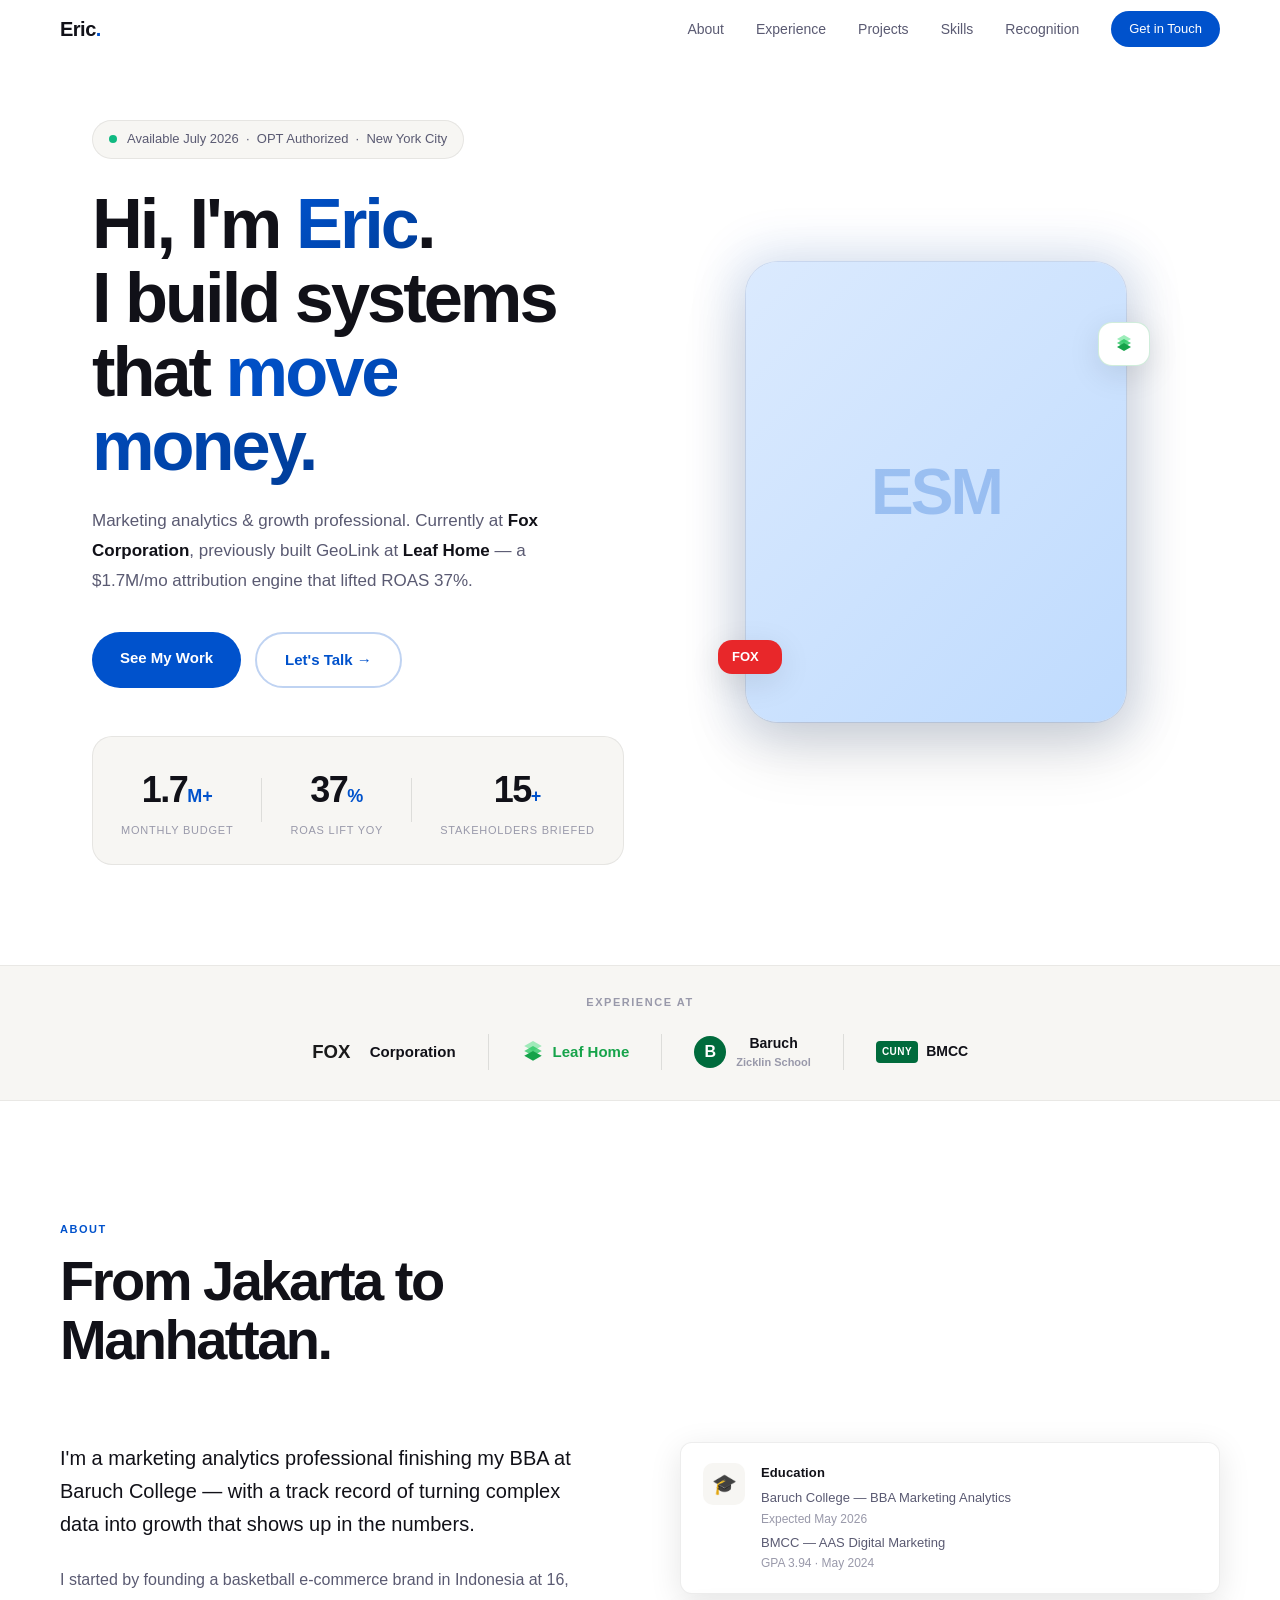
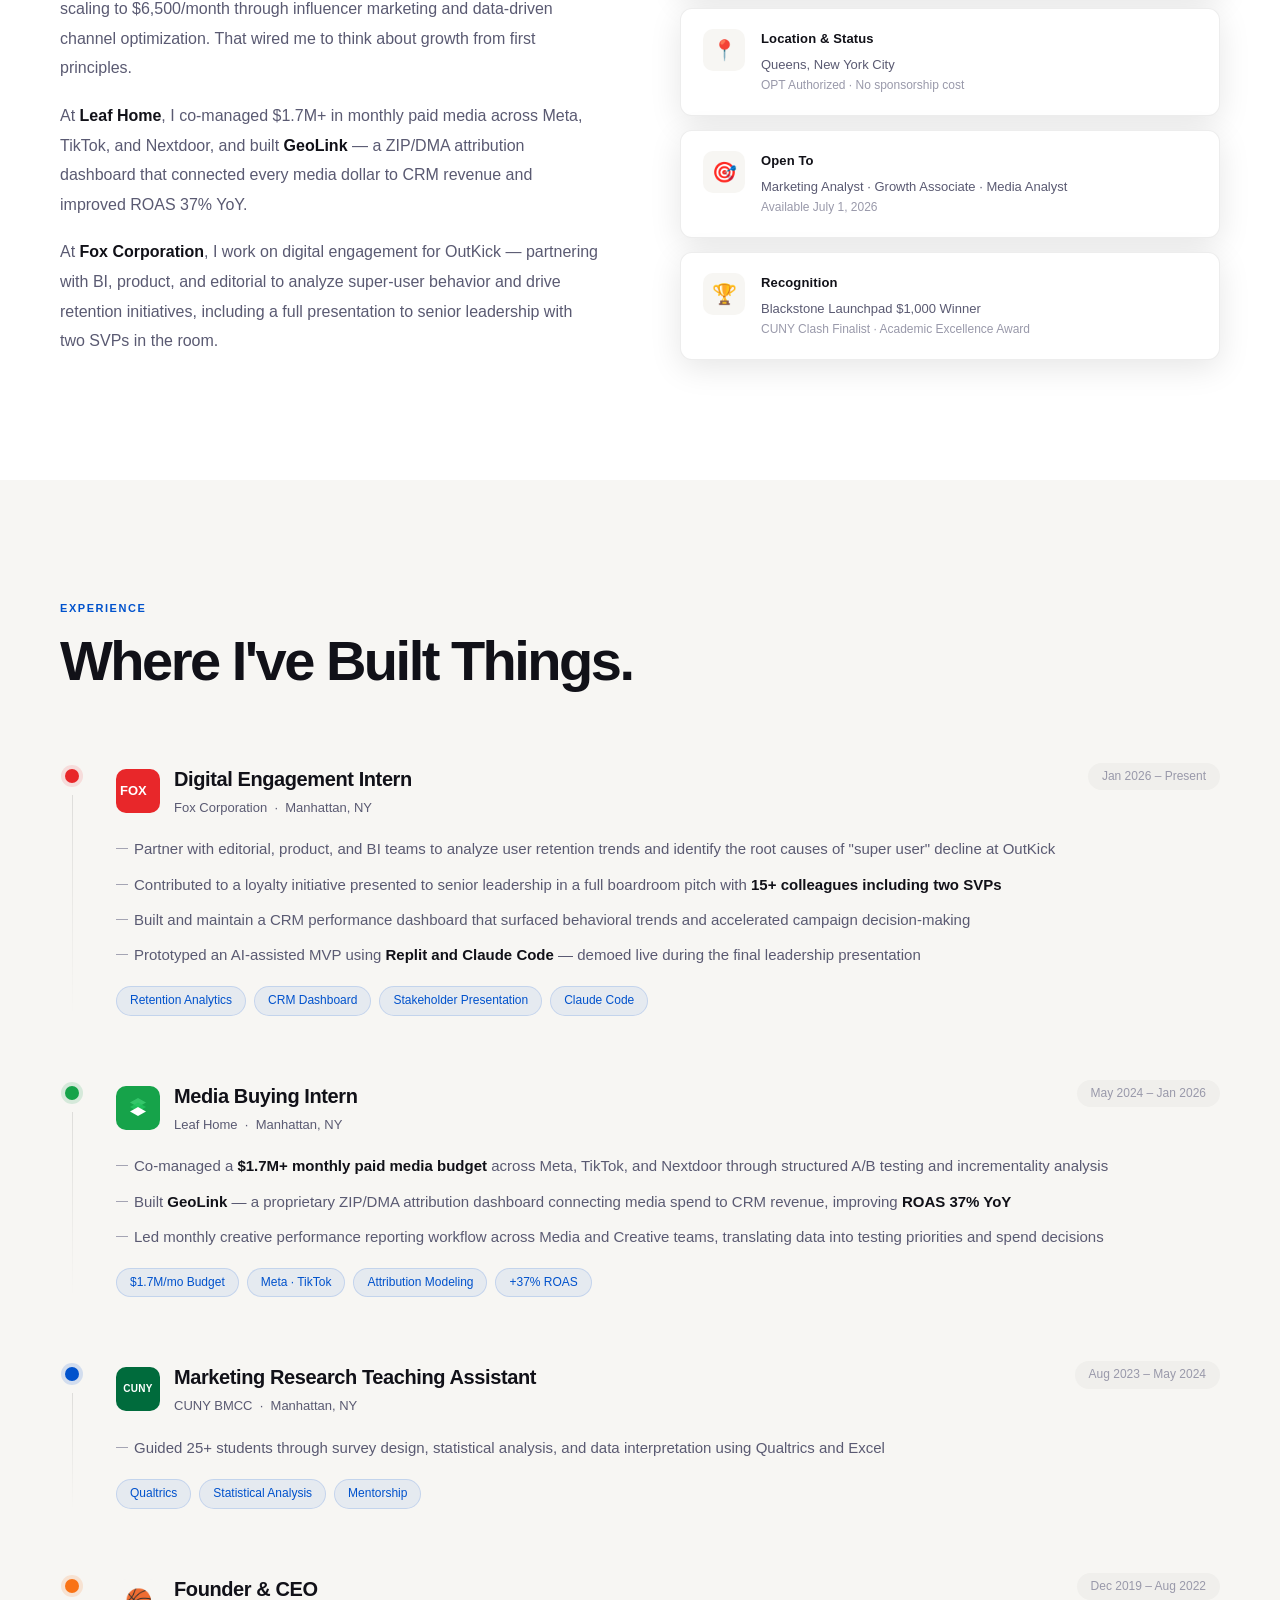
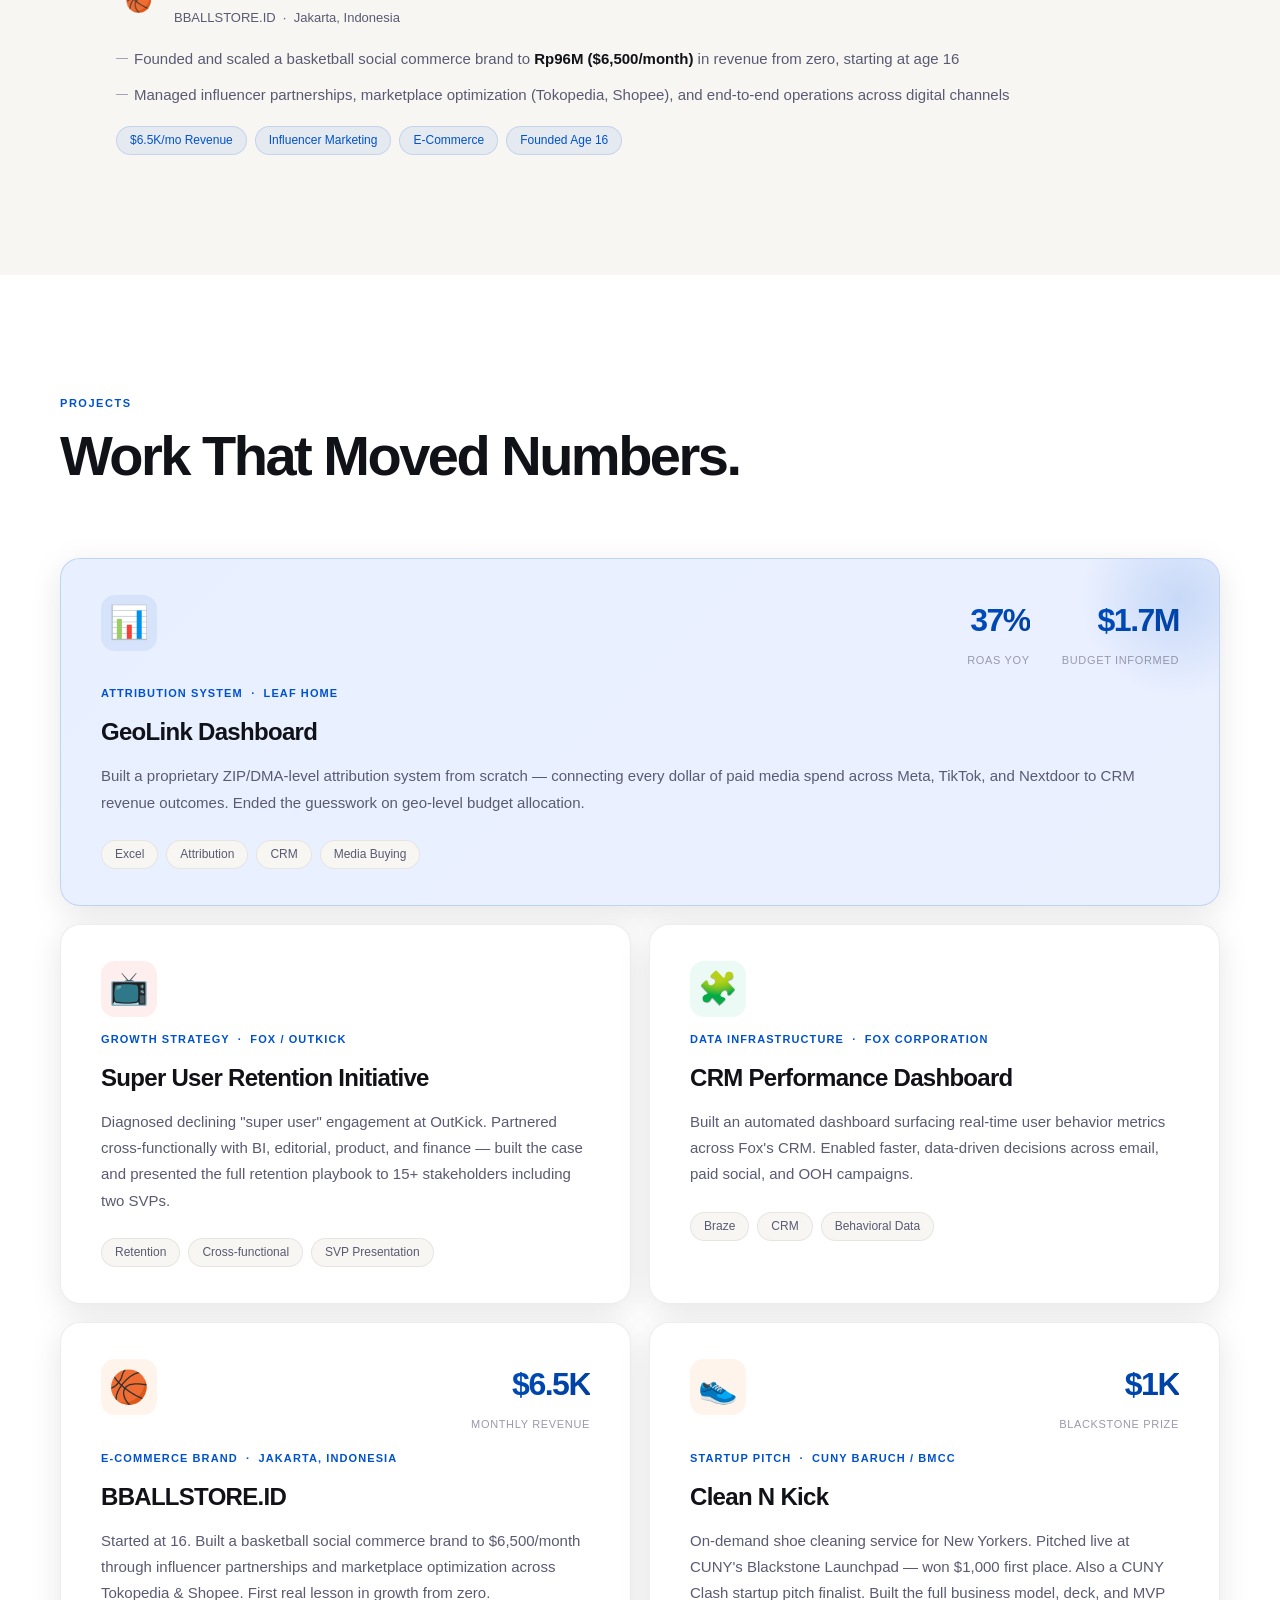
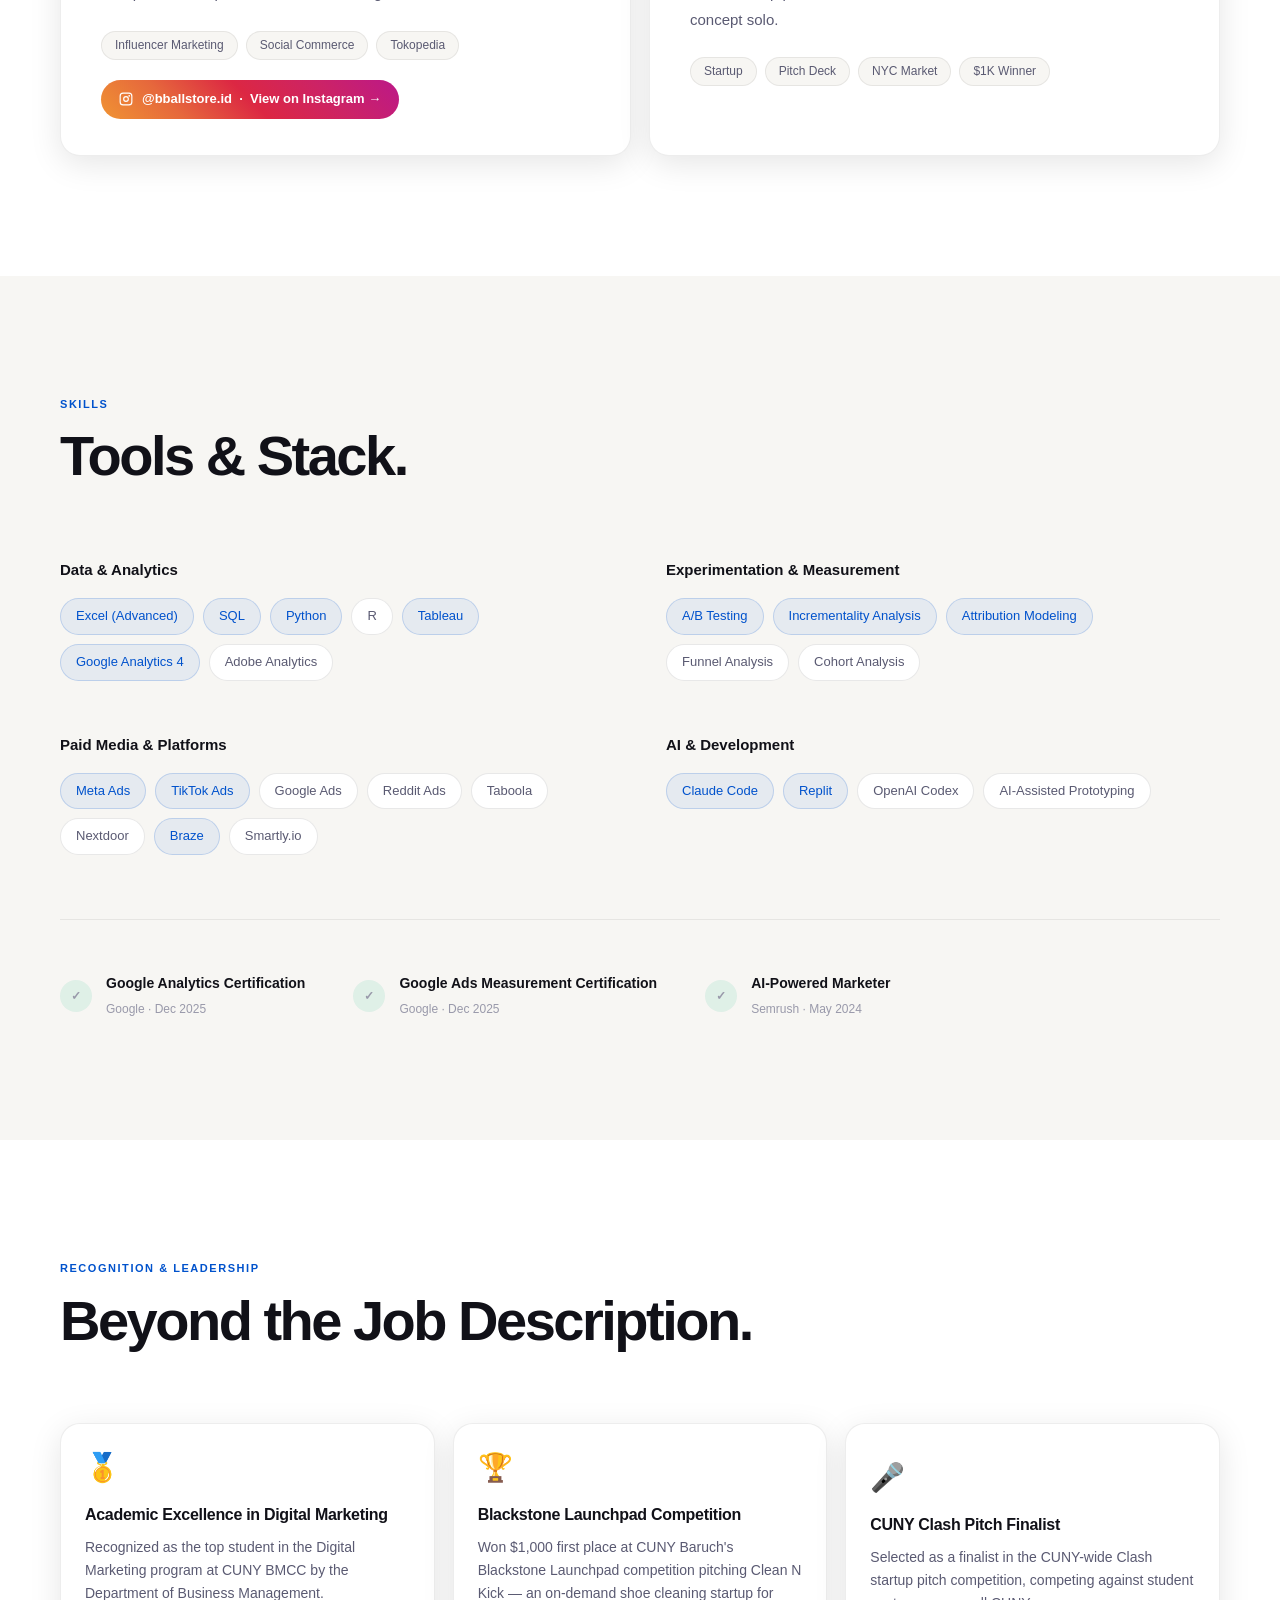
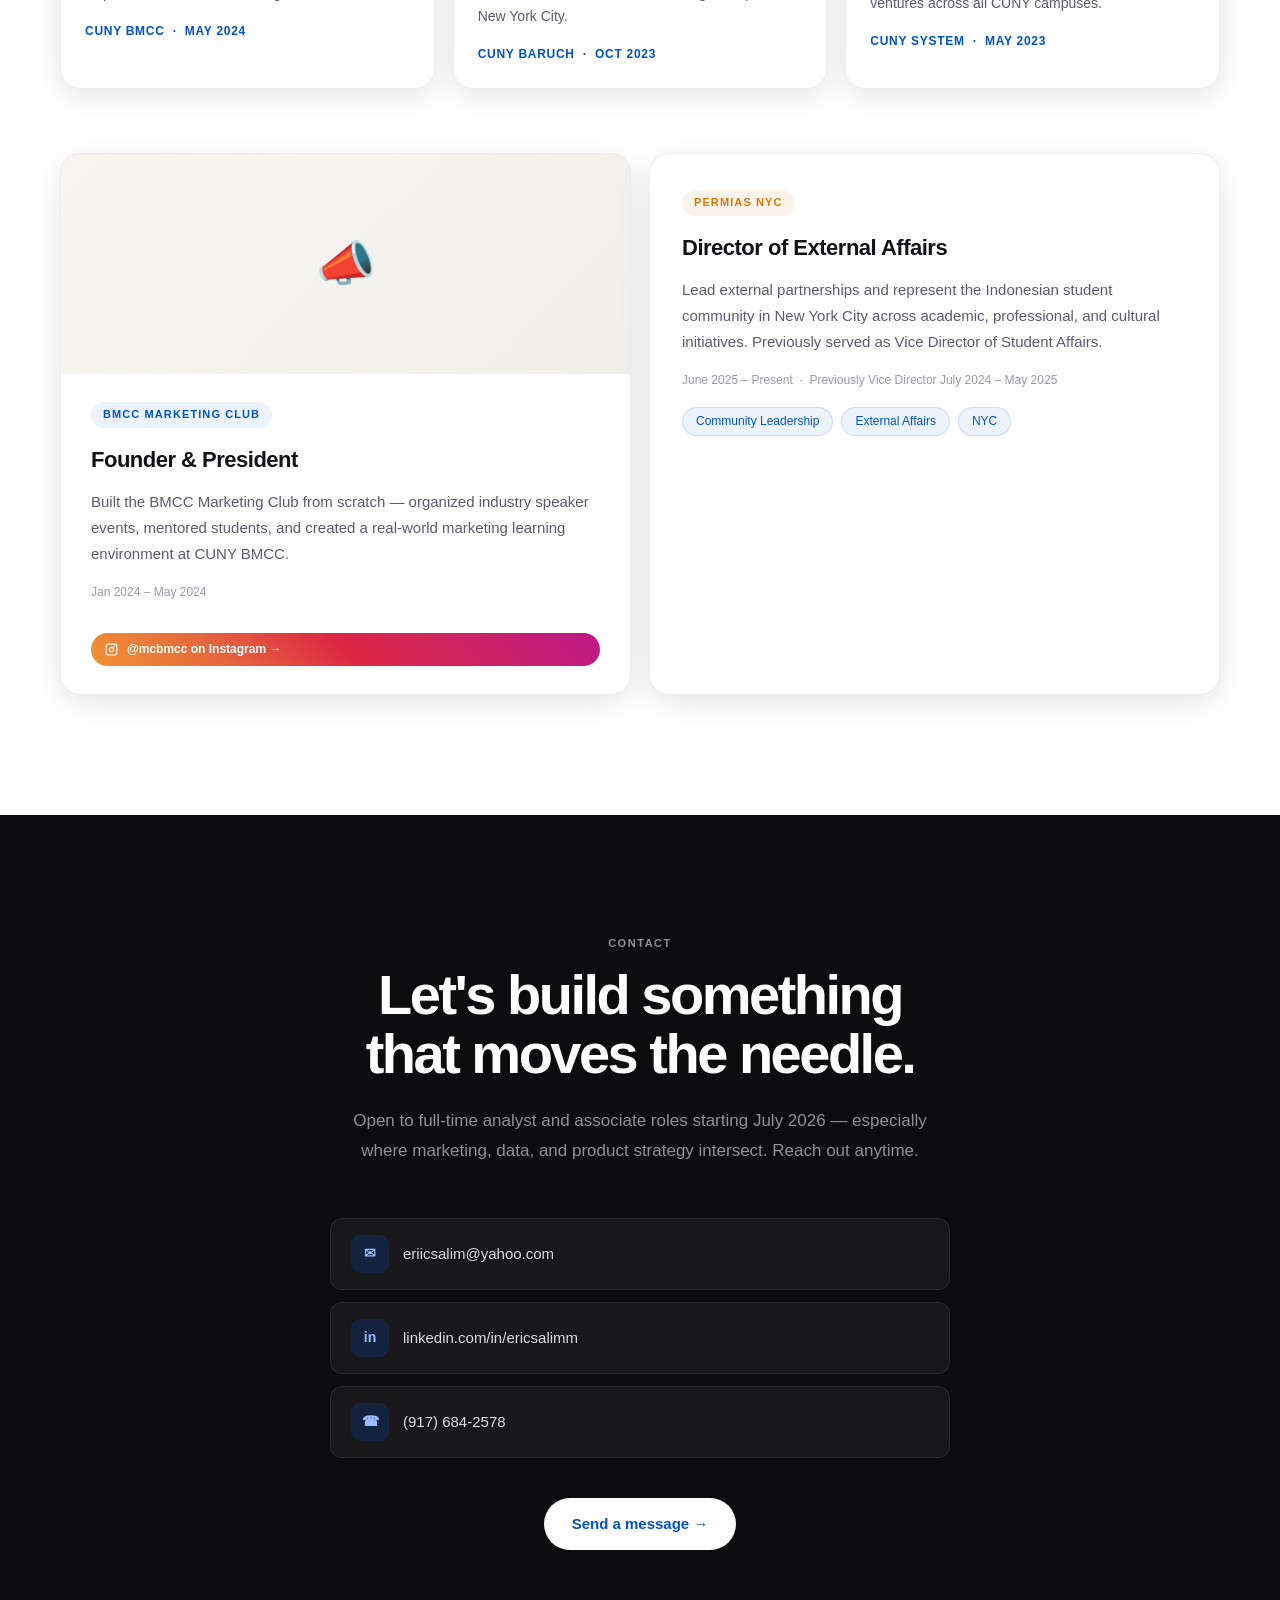
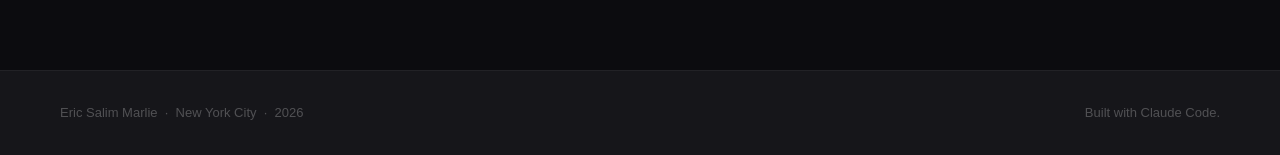
==== commit 4d200d9f: "Add Clean N Kick, BMCC awards, Marketing Club + navy blue rebrand Projects: Add Clean N Kick startup" ====
--- a/portfolio.html
+++ b/portfolio.html
@@ -18,9 +18,9 @@
   --text:       #111118;
   --text-2:     #5A5A72;
   --text-3:     #9999AA;
-  --accent:     #4F46E5;        /* indigo — alive, modern, distinct */
-  --accent-2:   #7C3AED;        /* violet */
-  --accent-grd: linear-gradient(135deg, #4F46E5 0%, #7C3AED 100%);
+  --accent:     #0052CC;        /* BBALLSTORE navy blue */
+  --accent-2:   #003D99;        /* deeper navy */
+  --accent-grd: linear-gradient(135deg, #0052CC 0%, #003D99 100%);
   --fox-red:    #E8272A;
   --leaf-green: #16A34A;
   --green-lt:   #22C55E;
@@ -272,9 +272,9 @@
   height: 100%;
   border-radius: 32px;
   overflow: hidden;
-  background: linear-gradient(135deg, #E0E7FF 0%, #DDD6FE 100%);
+  background: linear-gradient(135deg, #DBEAFE 0%, #BFDBFE 100%);
   position: relative;
-  box-shadow: var(--shadow-lg), 0 0 0 1px rgba(79,70,229,0.12);
+  box-shadow: var(--shadow-lg), 0 0 0 1px rgba(0,82,204,0.12);
 }
 
 .hero-img {
@@ -295,7 +295,7 @@
   justify-content: center;
   font-size: 64px;
   font-weight: 900;
-  color: rgba(79,70,229,0.25);
+  color: rgba(0,82,204,0.25);
   letter-spacing: -3px;
   pointer-events: none;
 }
@@ -371,9 +371,9 @@
   transition: background 0.2s, transform 0.2s, box-shadow 0.2s;
 }
 .btn-primary:hover {
-  background: #4338CA;
+  background: #003D99;
   transform: translateY(-2px);
-  box-shadow: 0 10px 36px rgba(79,70,229,0.35);
+  box-shadow: 0 10px 36px rgba(0,82,204,0.35);
 }
 .btn-ghost {
   display: inline-block;
@@ -382,12 +382,12 @@
   border-radius: 100px;
   font-size: 15px;
   font-weight: 600;
-  border: 2px solid rgba(79,70,229,0.25);
+  border: 2px solid rgba(0,82,204,0.25);
   transition: border-color 0.2s, background 0.2s, transform 0.2s;
 }
 .btn-ghost:hover {
   border-color: var(--accent);
-  background: rgba(79,70,229,0.05);
+  background: rgba(0,82,204,0.05);
   transform: translateY(-2px);
 }
 .btn-light {
@@ -557,7 +557,7 @@
   transition: border-color 0.3s, transform 0.3s, box-shadow 0.3s;
 }
 .acard:hover {
-  border-color: rgba(79,70,229,0.25);
+  border-color: rgba(0,82,204,0.25);
   transform: translateX(5px);
   box-shadow: var(--shadow-lg);
 }
@@ -604,7 +604,7 @@
   border-radius: 50%;
   background: var(--accent);
   flex-shrink: 0;
-  box-shadow: 0 0 0 4px rgba(79,70,229,0.15);
+  box-shadow: 0 0 0 4px rgba(0,82,204,0.15);
 }
 .tl-dot-fox   { background: var(--fox-red);   box-shadow: 0 0 0 4px rgba(232,39,42,0.12); }
 .tl-dot-leaf  { background: var(--leaf-green); box-shadow: 0 0 0 4px rgba(22,163,74,0.15); }
@@ -686,9 +686,9 @@
 .tl-tags span {
   font-size: 12px; font-weight: 500;
   padding: 4px 13px;
-  background: rgba(79,70,229,0.07);
+  background: rgba(0,82,204,0.07);
   color: var(--accent);
-  border: 1px solid rgba(79,70,229,0.15);
+  border: 1px solid rgba(0,82,204,0.15);
   border-radius: 100px;
 }
 
@@ -712,19 +712,19 @@
 .pcard:hover {
   transform: translateY(-5px);
   box-shadow: var(--shadow-lg);
-  border-color: rgba(79,70,229,0.2);
+  border-color: rgba(0,82,204,0.2);
 }
 .pcard-hero {
   grid-column: 1 / -1;
-  background: linear-gradient(135deg, #EEF2FF 0%, #F5F3FF 100%);
-  border-color: rgba(79,70,229,0.18);
+  background: linear-gradient(135deg, #E8F0FF 0%, #EBF0FF 100%);
+  border-color: rgba(0,82,204,0.18);
 }
 .pcard-glow {
   position: absolute;
   top: -60px; right: -60px;
   width: 200px; height: 200px;
   border-radius: 50%;
-  background: radial-gradient(circle, rgba(79,70,229,0.15) 0%, transparent 70%);
+  background: radial-gradient(circle, rgba(0,82,204,0.15) 0%, transparent 70%);
   pointer-events: none;
 }
 .pcard-inner { padding: 36px 40px; }
@@ -742,7 +742,7 @@
   display: flex; align-items: center; justify-content: center;
   flex-shrink: 0;
 }
-.pcard-icon-geo  { background: rgba(79,70,229,0.08); }
+.pcard-icon-geo  { background: rgba(0,82,204,0.08); }
 .pcard-icon-fox  { background: rgba(232,39,42,0.08); }
 .pcard-icon-crm  { background: rgba(16,185,129,0.08); }
 .pcard-icon-bball { background: rgba(249,115,22,0.08); }
@@ -823,11 +823,11 @@
   background: var(--white);
   transition: border-color 0.2s, color 0.2s;
 }
-.skill-tags span:hover { border-color: rgba(79,70,229,0.3); color: var(--text); }
+.skill-tags span:hover { border-color: rgba(0,82,204,0.3); color: var(--text); }
 .skill-tags .s-hi {
-  background: rgba(79,70,229,0.07);
+  background: rgba(0,82,204,0.07);
   color: var(--accent);
-  border-color: rgba(79,70,229,0.18);
+  border-color: rgba(0,82,204,0.18);
   font-weight: 500;
 }
 
@@ -896,15 +896,15 @@
   transition: all 0.25s;
 }
 .clink:hover {
-  background: rgba(79,70,229,0.15);
-  border-color: rgba(79,70,229,0.35);
+  background: rgba(0,82,204,0.15);
+  border-color: rgba(0,82,204,0.35);
   color: #fff;
   transform: translateX(5px);
 }
 .clink-icon {
   width: 38px; height: 38px;
-  background: rgba(79,70,229,0.2);
-  color: #A5B4FC;
+  background: rgba(0,82,204,0.2);
+  color: #99BBFF;
   border-radius: 9px;
   display: flex; align-items: center; justify-content: center;
   font-size: 14px; font-weight: 700; flex-shrink: 0;
@@ -981,6 +981,207 @@
   .kpi { text-align: left; }
 }
 
+/* ════════════════════════════════════════
+   INSTAGRAM LINK
+   ════════════════════════════════════════ */
+.ig-link {
+  display: inline-flex;
+  align-items: center;
+  gap: 9px;
+  margin-top: 20px;
+  padding: 9px 18px;
+  border-radius: 100px;
+  background: linear-gradient(45deg, #f09433 0%, #e6683c 25%, #dc2743 50%, #cc2366 75%, #bc1888 100%);
+  color: #fff;
+  font-size: 13px;
+  font-weight: 600;
+  text-decoration: none;
+  transition: opacity 0.2s, transform 0.2s, box-shadow 0.2s;
+}
+.ig-link:hover {
+  opacity: 0.88;
+  transform: translateY(-2px);
+  box-shadow: 0 8px 24px rgba(188,24,136,0.3);
+}
+.ig-link-sm { padding: 7px 14px; font-size: 12px; margin-top: 14px; }
+.ig-icon-wrap { display: flex; align-items: center; flex-shrink: 0; }
+
+/* ════════════════════════════════════════
+   PROJECT PHOTO (Clean N Kick card)
+   ════════════════════════════════════════ */
+.pcard-photo-wrap {
+  margin: -36px -40px 24px;
+  border-radius: var(--radius) var(--radius) 0 0;
+  overflow: hidden;
+  height: 180px;
+  background: var(--light);
+}
+.pcard-photo {
+  width: 100%;
+  height: 100%;
+  object-fit: cover;
+  object-position: center 20%;
+  display: block;
+}
+.pcard-icon-cnk { background: rgba(249,115,22,0.08); }
+
+/* ════════════════════════════════════════
+   AWARDS
+   ════════════════════════════════════════ */
+.awards-row {
+  display: grid;
+  grid-template-columns: 1fr 1fr 1fr;
+  gap: 18px;
+  margin-bottom: 64px;
+}
+.award-card {
+  background: var(--white);
+  border: 1px solid rgba(0,0,0,0.07);
+  border-radius: var(--radius);
+  overflow: hidden;
+  box-shadow: var(--shadow-md);
+  transition: transform 0.3s var(--ease), box-shadow 0.3s;
+}
+.award-card:hover { transform: translateY(-4px); box-shadow: var(--shadow-lg); }
+.award-photo-wrap { height: 160px; overflow: hidden; background: var(--light); }
+.award-photo {
+  width: 100%; height: 100%;
+  object-fit: cover;
+  object-position: center 20%;
+  display: block;
+}
+.award-body {
+  padding: 22px 24px;
+}
+.award-body-solo { padding: 32px 24px; }
+.award-emoji { font-size: 28px; display: block; margin-bottom: 12px; }
+.award-body h4 {
+  font-size: 16px;
+  font-weight: 700;
+  color: var(--text);
+  letter-spacing: -0.3px;
+  margin-bottom: 8px;
+}
+.award-body p {
+  font-size: 14px;
+  color: var(--text-2);
+  line-height: 1.65;
+  margin-bottom: 12px;
+}
+.award-meta {
+  font-size: 12px;
+  font-weight: 600;
+  color: var(--accent);
+  text-transform: uppercase;
+  letter-spacing: 0.06em;
+}
+
+/* ════════════════════════════════════════
+   LEADERSHIP
+   ════════════════════════════════════════ */
+.lead-grid {
+  display: grid;
+  grid-template-columns: 1fr 1fr;
+  gap: 18px;
+}
+.lead-card {
+  background: var(--white);
+  border: 1px solid rgba(0,0,0,0.07);
+  border-radius: var(--radius);
+  overflow: hidden;
+  box-shadow: var(--shadow-md);
+  display: flex;
+  flex-direction: column;
+  transition: transform 0.3s var(--ease), box-shadow 0.3s;
+}
+.lead-card:hover { transform: translateY(-4px); box-shadow: var(--shadow-lg); }
+.lead-photo-wrap {
+  height: 220px;
+  overflow: hidden;
+  background: var(--light);
+  position: relative;
+  flex-shrink: 0;
+}
+.lead-photo {
+  width: 100%; height: 100%;
+  object-fit: cover;
+  object-position: center;
+  display: block;
+  transition: transform 0.4s var(--ease);
+}
+.lead-card:hover .lead-photo { transform: scale(1.03); }
+.lead-photo-wrap.no-photo .lead-photo { display: none; }
+.lead-photo-placeholder {
+  position: absolute; inset: 0;
+  display: flex; align-items: center; justify-content: center;
+  font-size: 48px;
+  background: linear-gradient(135deg, var(--off-white), var(--light));
+  pointer-events: none;
+}
+.lead-photo-wrap:not(.no-photo) .lead-photo-placeholder { display: none; }
+
+.lead-body {
+  padding: 28px 30px;
+  display: flex;
+  flex-direction: column;
+}
+.lead-body-full { padding: 36px 32px; justify-content: center; }
+.lead-org-badge {
+  display: inline-block;
+  font-size: 11px;
+  font-weight: 700;
+  text-transform: uppercase;
+  letter-spacing: 0.1em;
+  color: var(--accent);
+  background: rgba(0,82,204,0.07);
+  padding: 4px 12px;
+  border-radius: 100px;
+  margin-bottom: 14px;
+  width: fit-content;
+}
+.lead-org-permias {
+  color: #D97706;
+  background: rgba(217,119,6,0.08);
+}
+.lead-body h3 {
+  font-size: 22px;
+  font-weight: 700;
+  letter-spacing: -0.5px;
+  color: var(--text);
+  margin-bottom: 12px;
+}
+.lead-body p {
+  font-size: 15px;
+  color: var(--text-2);
+  line-height: 1.75;
+  margin-bottom: 16px;
+}
+.lead-tenure {
+  font-size: 12px;
+  color: var(--text-3);
+  font-weight: 500;
+  margin-bottom: 16px;
+  display: block;
+}
+.lead-tags { display: flex; flex-wrap: wrap; gap: 8px; }
+.lead-tags span {
+  font-size: 12px;
+  font-weight: 500;
+  padding: 4px 13px;
+  background: rgba(0,82,204,0.07);
+  color: var(--accent);
+  border: 1px solid rgba(0,82,204,0.14);
+  border-radius: 100px;
+}
+
+@media (max-width: 960px) {
+  .awards-row { grid-template-columns: 1fr; }
+  .lead-grid { grid-template-columns: 1fr; }
+}
+@media (max-width: 768px) {
+  .pcard-photo-wrap { margin: -24px -22px 18px; height: 150px; }
+}
+
 </style>
 </head>
 <body>
@@ -994,6 +1195,7 @@
         <a href="#experience">Experience</a>
         <a href="#projects">Projects</a>
         <a href="#skills">Skills</a>
+        <a href="#recognition">Recognition</a>
         <a href="#contact" class="nav-cta">Get in Touch</a>
       </div>
       <button class="hamburger" id="hamburger" aria-label="Menu">
@@ -1007,6 +1209,7 @@
     <a href="#experience">Experience</a>
     <a href="#projects">Projects</a>
     <a href="#skills">Skills</a>
+    <a href="#recognition">Recognition</a>
     <a href="#contact">Get in Touch →</a>
   </div>
 
@@ -1396,15 +1599,39 @@
               <div class="pcard-kpis">
                 <div class="kpi">
                   <span class="kpi-v">$6.5K</span>
-                  <span class="kpi-l">Peak Monthly Revenue</span>
+                  <span class="kpi-l">Monthly Revenue</span>
                 </div>
               </div>
             </div>
-            <span class="pcard-tag-top">E-Commerce Brand &nbsp;·&nbsp; Jakarta</span>
+            <span class="pcard-tag-top">E-Commerce Brand &nbsp;·&nbsp; Jakarta, Indonesia</span>
             <h3>BBALLSTORE.ID</h3>
-            <p>Started at 16. Built a basketball social commerce brand to $6,500/month through influencer partnerships and marketplace optimization. First real lesson in growth from zero.</p>
+            <p>Started at 16. Built a basketball social commerce brand to $6,500/month through influencer partnerships and marketplace optimization across Tokopedia &amp; Shopee. First real lesson in growth from zero.</p>
             <div class="pcard-tags">
               <span>Influencer Marketing</span><span>Social Commerce</span><span>Tokopedia</span>
+            </div>
+            <a href="https://www.instagram.com/bballstore.id?igsh=aG9hMnJ4MTRiOGth" target="_blank" rel="noopener noreferrer" class="ig-link">
+              <span class="ig-icon-wrap"><svg width="14" height="14" viewBox="0 0 24 24" fill="none"><rect x="2" y="2" width="20" height="20" rx="5" stroke="white" stroke-width="2"/><circle cx="12" cy="12" r="4" stroke="white" stroke-width="2"/><circle cx="17.5" cy="6.5" r="1.5" fill="white"/></svg></span>
+              <span>@bballstore.id &nbsp;·&nbsp; View on Instagram →</span>
+            </a>
+          </div>
+        </div>
+
+        <div class="pcard reveal">
+          <div class="pcard-inner">
+            <div class="pcard-photo-wrap">
+              <img src="assets/cleannkick-pitch.jpg" alt="Eric pitching Clean N Kick at CUNY" class="pcard-photo" onerror="this.parentElement.style.display='none'" />
+            </div>
+            <div class="pcard-top">
+              <div class="pcard-icon pcard-icon-cnk">👟</div>
+              <div class="pcard-kpis">
+                <div class="kpi"><span class="kpi-v">$1K</span><span class="kpi-l">Blackstone Prize</span></div>
+              </div>
+            </div>
+            <span class="pcard-tag-top">Startup Pitch &nbsp;·&nbsp; CUNY Baruch / BMCC</span>
+            <h3>Clean N Kick</h3>
+            <p>On-demand shoe cleaning service for New Yorkers. Pitched live at CUNY's Blackstone Launchpad — won $1,000 first place. Also a CUNY Clash startup pitch finalist. Built the full business model, deck, and MVP concept solo.</p>
+            <div class="pcard-tags">
+              <span>Startup</span><span>Pitch Deck</span><span>NYC Market</span><span>$1K Winner</span>
             </div>
           </div>
         </div>
@@ -1490,6 +1717,86 @@
             <span>Semrush · May 2024</span>
           </div>
         </div>
+      </div>
+    </div>
+  </section>
+
+  <!-- ══════════════════ RECOGNITION & LEADERSHIP ══════════════════ -->
+  <section id="recognition" class="section">
+    <div class="container">
+      <div class="section-head reveal">
+        <span class="label">Recognition &amp; Leadership</span>
+        <h2>Beyond the Job Description.</h2>
+      </div>
+
+      <!-- Awards strip -->
+      <div class="awards-row reveal">
+        <div class="award-card">
+          <div class="award-photo-wrap">
+            <img src="assets/bmcc-excellence.jpg" alt="Academic Excellence in Digital Marketing Award" class="award-photo" onerror="this.parentElement.style.display='none'" />
+          </div>
+          <div class="award-body">
+            <span class="award-emoji">🥇</span>
+            <h4>Academic Excellence in Digital Marketing</h4>
+            <p>Recognized as the top student in the Digital Marketing program at CUNY BMCC by the Department of Business Management.</p>
+            <span class="award-meta">CUNY BMCC &nbsp;·&nbsp; May 2024</span>
+          </div>
+        </div>
+
+        <div class="award-card">
+          <div class="award-photo-wrap">
+            <img src="assets/bmcc-award-stage.jpg" alt="BMCC Award Ceremony on stage" class="award-photo" onerror="this.parentElement.style.display='none'" />
+          </div>
+          <div class="award-body">
+            <span class="award-emoji">🏆</span>
+            <h4>Blackstone Launchpad Competition</h4>
+            <p>Won $1,000 first place at CUNY Baruch's Blackstone Launchpad competition pitching Clean N Kick — an on-demand shoe cleaning startup for New York City.</p>
+            <span class="award-meta">CUNY Baruch &nbsp;·&nbsp; Oct 2023</span>
+          </div>
+        </div>
+
+        <div class="award-card">
+          <div class="award-body award-body-solo">
+            <span class="award-emoji">🎤</span>
+            <h4>CUNY Clash Pitch Finalist</h4>
+            <p>Selected as a finalist in the CUNY-wide Clash startup pitch competition, competing against student ventures across all CUNY campuses.</p>
+            <span class="award-meta">CUNY System &nbsp;·&nbsp; May 2023</span>
+          </div>
+        </div>
+      </div>
+
+      <!-- Leadership cards -->
+      <div class="lead-grid">
+
+        <div class="lead-card reveal">
+          <div class="lead-photo-wrap">
+            <img src="assets/bmcc-club.jpg" alt="BMCC Marketing Club" class="lead-photo" onerror="this.parentElement.classList.add('no-photo')" />
+            <div class="lead-photo-placeholder">📣</div>
+          </div>
+          <div class="lead-body">
+            <div class="lead-org-badge">BMCC Marketing Club</div>
+            <h3>Founder &amp; President</h3>
+            <p>Built the BMCC Marketing Club from scratch — organized industry speaker events, mentored students, and created a real-world marketing learning environment at CUNY BMCC.</p>
+            <span class="lead-tenure">Jan 2024 – May 2024</span>
+            <a href="https://www.instagram.com/mcbmcc?igsh=M2JtNTE3Mmk3Y3B3" target="_blank" rel="noopener noreferrer" class="ig-link ig-link-sm">
+              <span class="ig-icon-wrap"><svg width="13" height="13" viewBox="0 0 24 24" fill="none"><rect x="2" y="2" width="20" height="20" rx="5" stroke="white" stroke-width="2"/><circle cx="12" cy="12" r="4" stroke="white" stroke-width="2"/><circle cx="17.5" cy="6.5" r="1.5" fill="white"/></svg></span>
+              <span>@mcbmcc on Instagram →</span>
+            </a>
+          </div>
+        </div>
+
+        <div class="lead-card reveal">
+          <div class="lead-body lead-body-full">
+            <div class="lead-org-badge lead-org-permias">PERMIAS NYC</div>
+            <h3>Director of External Affairs</h3>
+            <p>Lead external partnerships and represent the Indonesian student community in New York City across academic, professional, and cultural initiatives. Previously served as Vice Director of Student Affairs.</p>
+            <span class="lead-tenure">June 2025 – Present &nbsp;·&nbsp; Previously Vice Director July 2024 – May 2025</span>
+            <div class="lead-tags">
+              <span>Community Leadership</span><span>External Affairs</span><span>NYC</span>
+            </div>
+          </div>
+        </div>
+
       </div>
     </div>
   </section>
